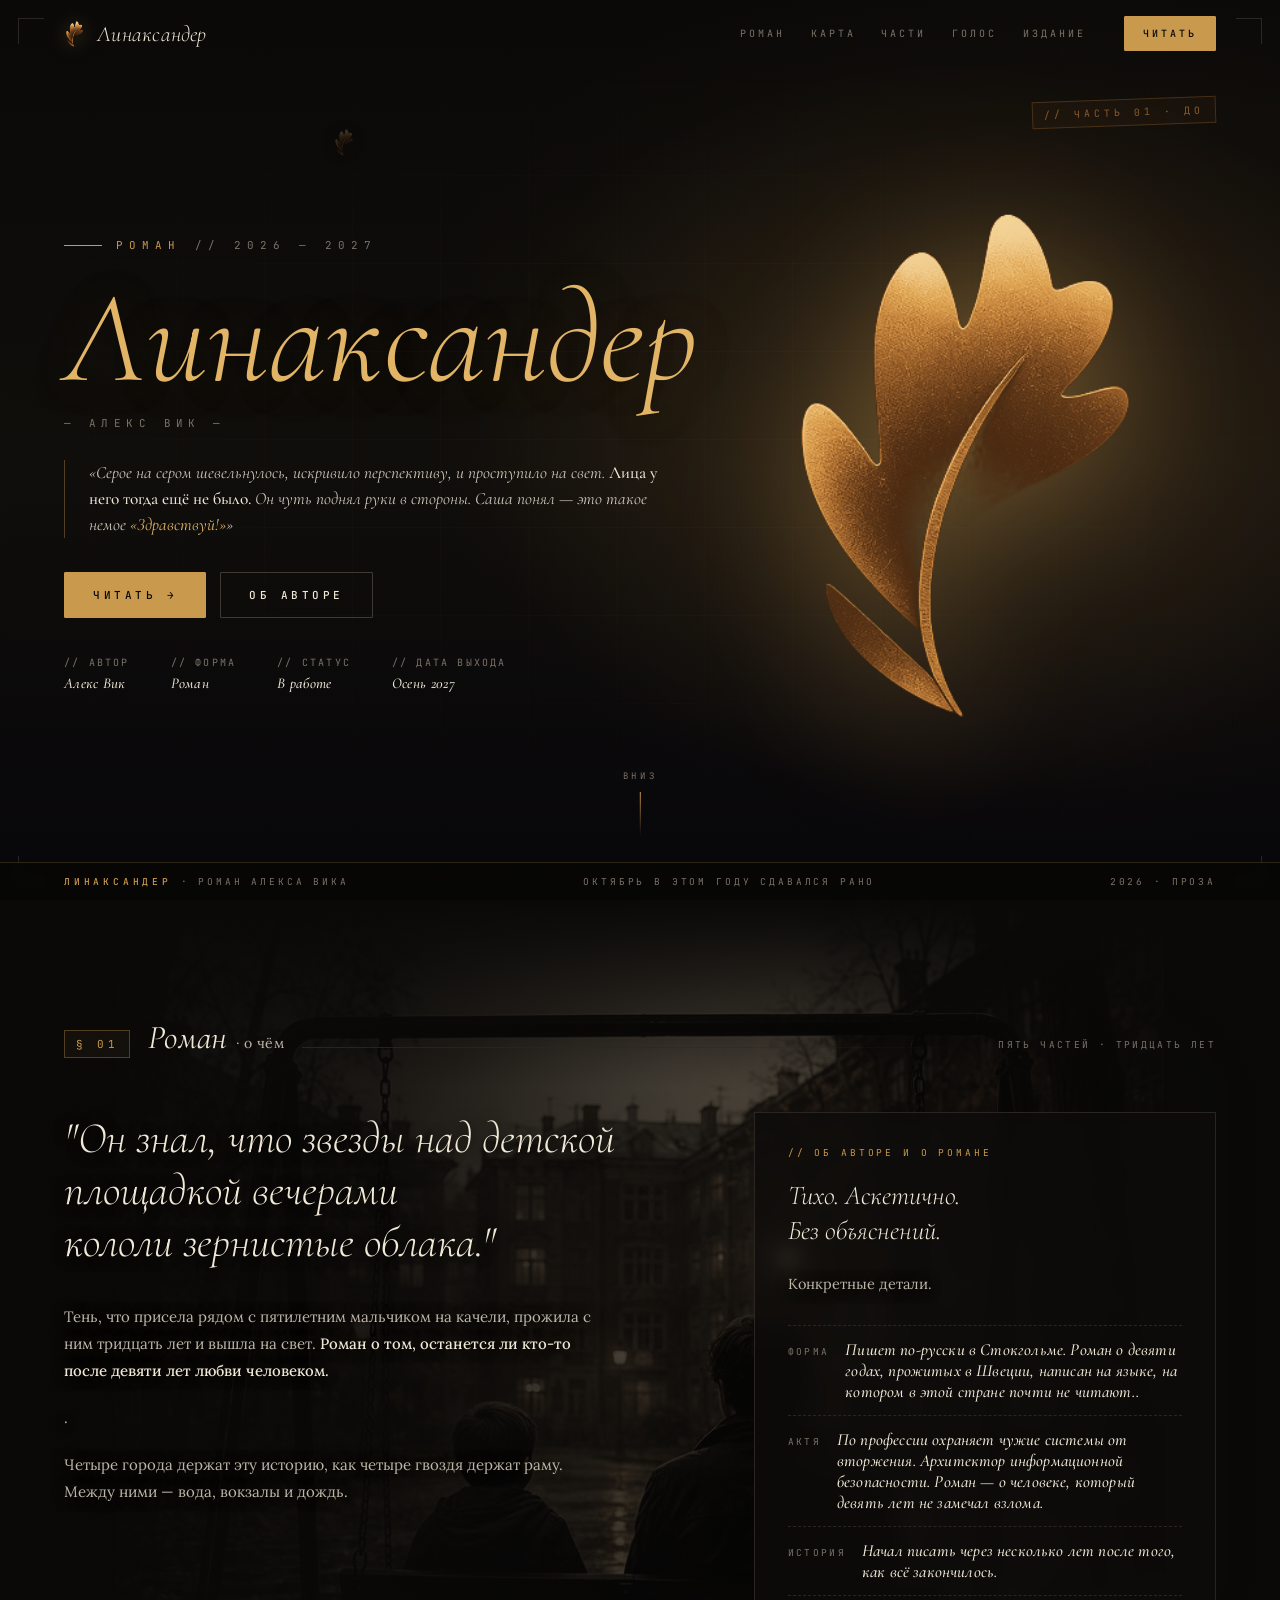
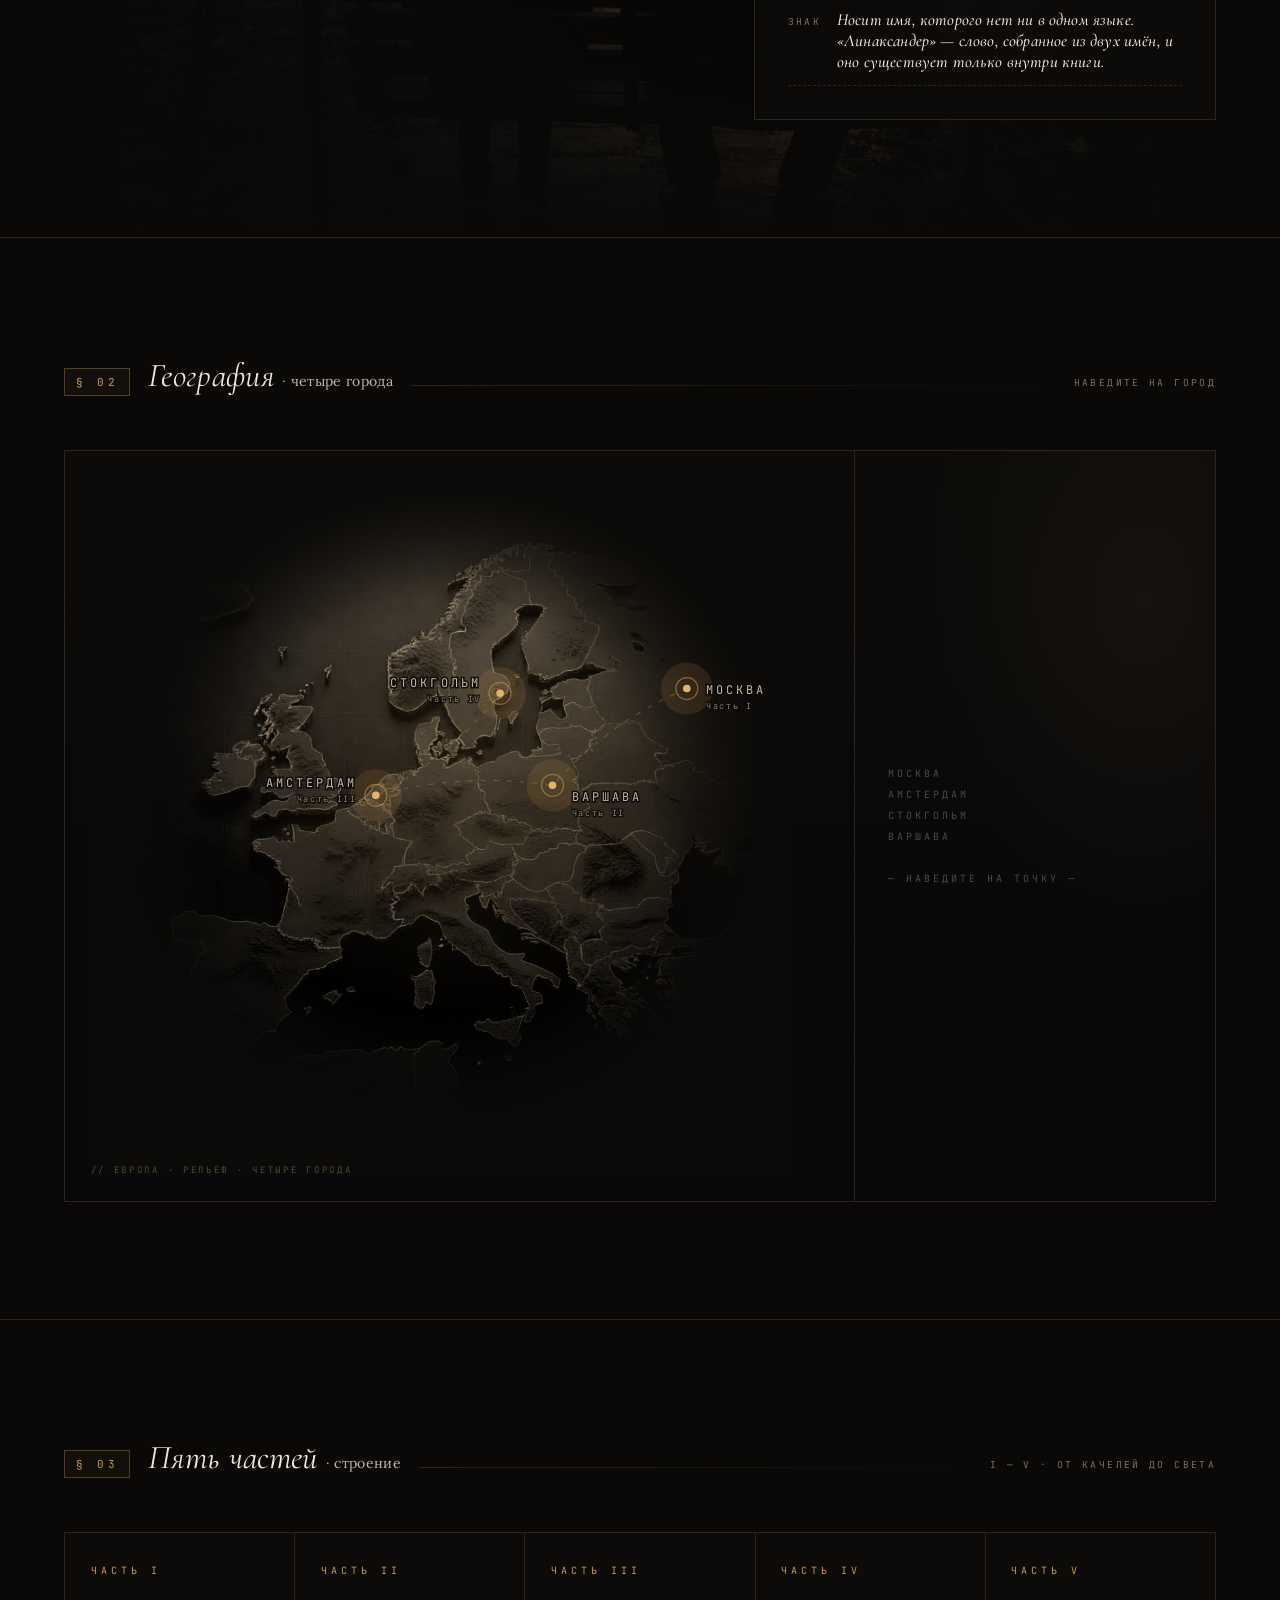
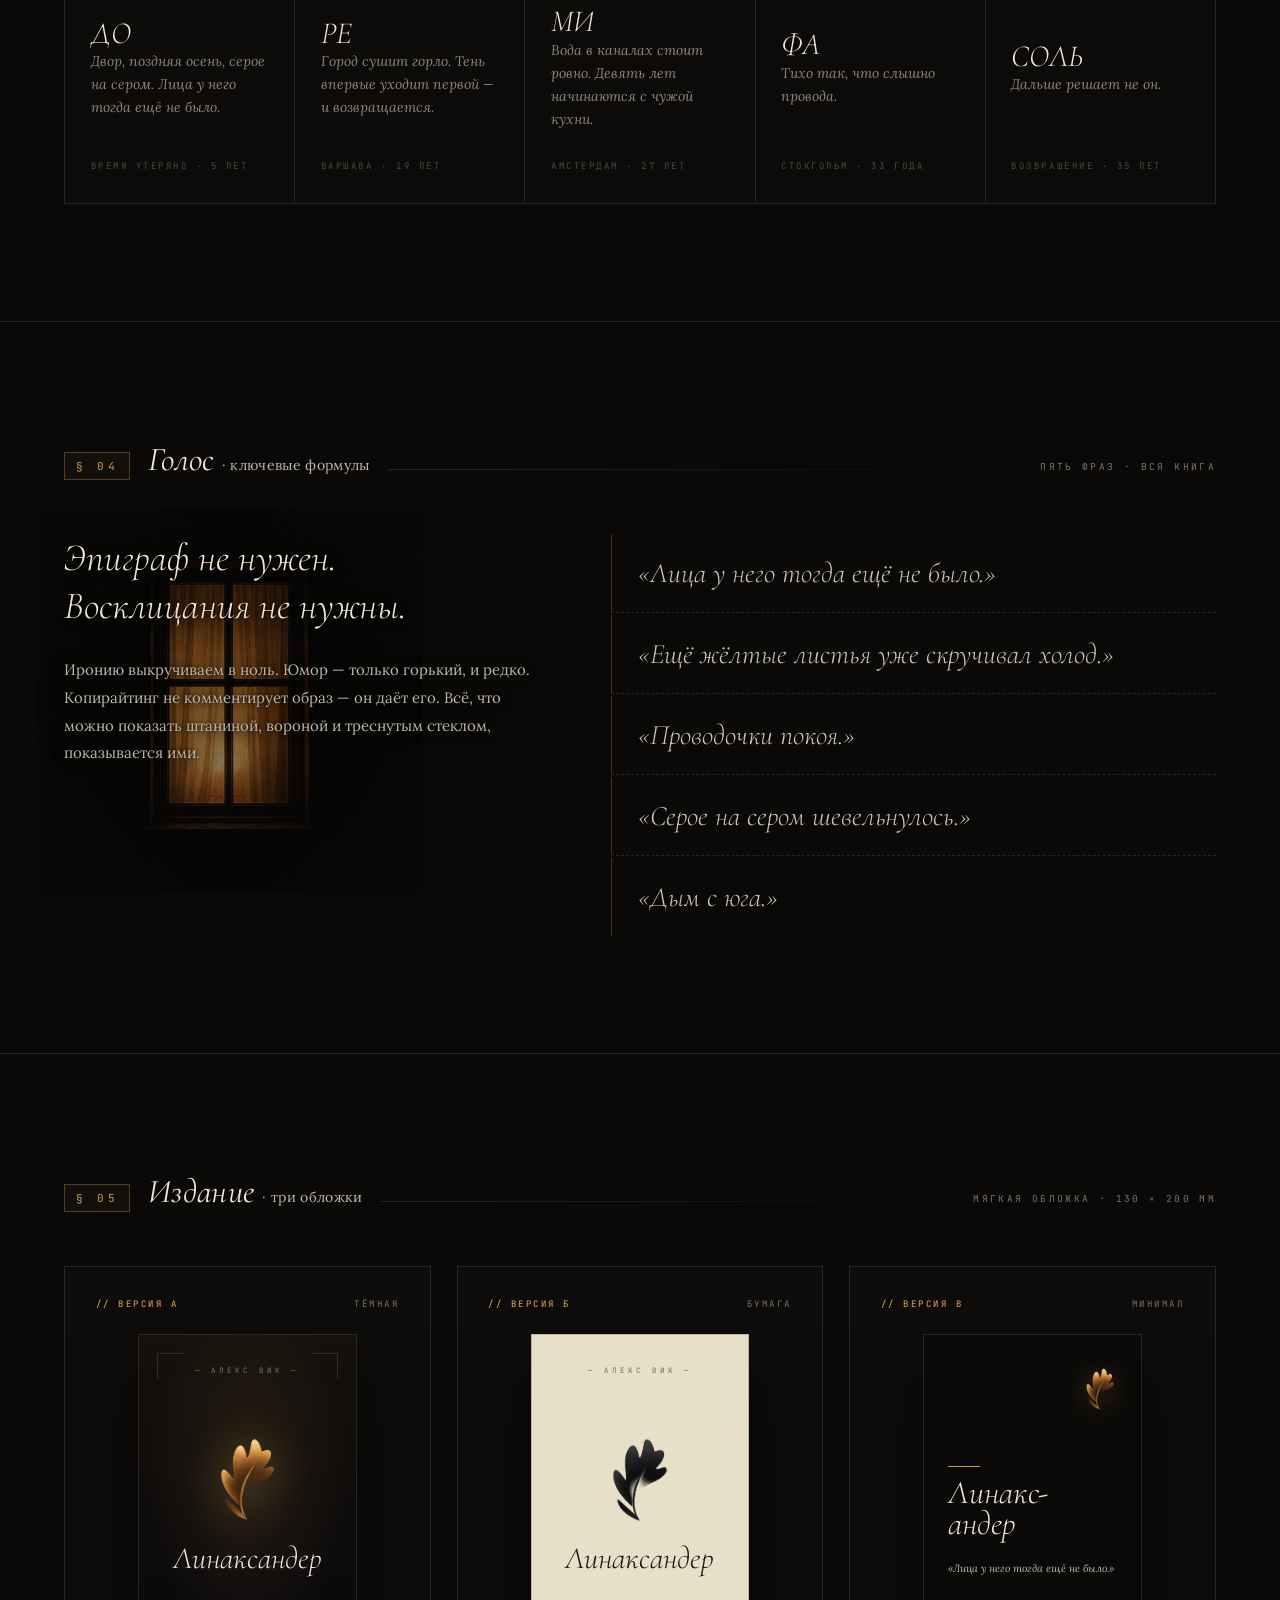
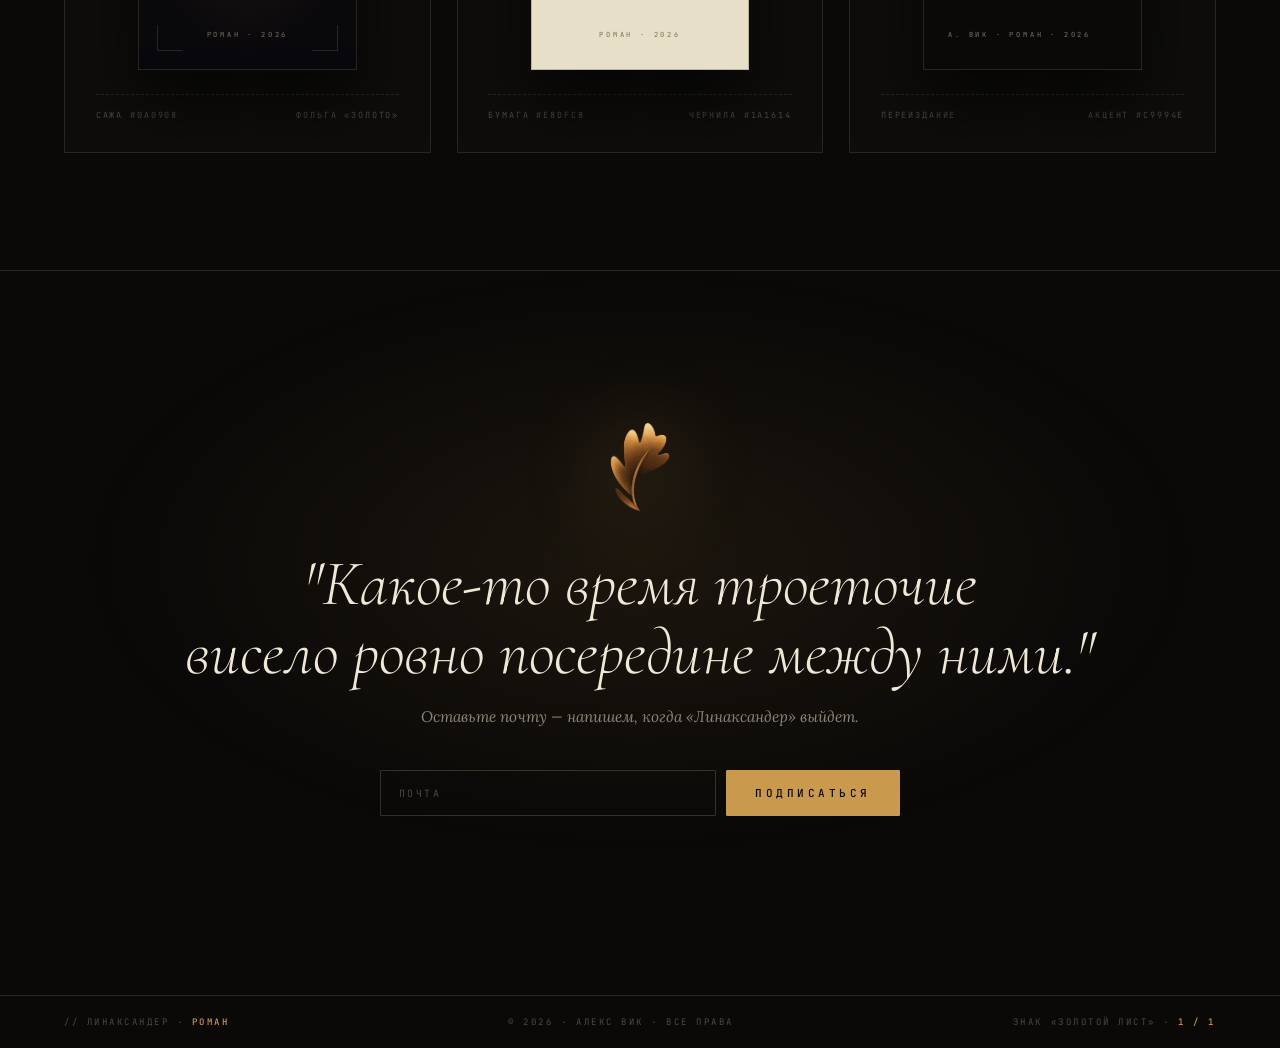
==== index.html @ ecb8b2ad "Add files via upload" ====
<!DOCTYPE html>
<html lang="ru">
<head>
<meta charset="UTF-8">
<meta name="viewport" content="width=device-width, initial-scale=1">
<title>Линаксандер · Роман Алекса Вика</title>
<meta name="description" content="Линаксандер — роман Алекса Вика. Тень, что присела рядом с пятилетним мальчиком на качели, прожила с ним тридцать лет и вышла на свет.">
<link rel="preconnect" href="https://fonts.googleapis.com">
<link rel="preconnect" href="https://fonts.gstatic.com" crossorigin>
<link href="https://fonts.googleapis.com/css2?family=Cormorant+Garamond:ital,wght@0,300;0,400;0,500;0,600;1,300;1,400;1,500;1,600&amp;family=JetBrains+Mono:wght@300;400;500&amp;family=Lora:ital,wght@0,400;0,500;0,600;1,400;1,500&amp;display=swap" rel="stylesheet">
<link rel="stylesheet" href="styles.css">
<script defer src="app.js"></script>
</head>
<body>
<canvas id="rain" aria-hidden="true"></canvas>
<div class="grain" aria-hidden="true"></div>
<div class="vignette" aria-hidden="true"></div>

<!-- ══════════════ ШАПКА ══════════════ -->
<div class="nav lx-nav" id="nav">
  <a class="nav-mark" href="#top">
    <i class="mk" aria-hidden="true"></i>
    <span>Линаксандер</span>
  </a>
  <nav class="nav-links">
    <a href="#roman">Роман</a>
    <a href="#karta">Карта</a>
    <a href="#akty">Части</a>
    <a href="#golos">Голос</a>
    <a href="#izdanie">Издание</a>
  </nav>
  <a class="nav-cta" href="#finale">Читать</a>
</div>

<div class="lx-main" id="top">

<!-- ══════════════ ГЕРОЙ ══════════════ -->
<section class="hero">
  <div class="hero-rules" aria-hidden="true"></div>
  <span class="ct tl"></span><span class="ct tr"></span><span class="ct bl"></span><span class="ct br"></span>

  <div class="drift" aria-hidden="true">
    <i class="mk"></i><i class="mk"></i>
    <i class="mk"></i><i class="mk"></i>
  </div>

  <div class="stamp-corner">// ЧАСТЬ 01 · ДО</div>

  <div class="hero-left">
    <div class="pre">Роман<i>// 2026 — 2027</i></div>
    <h1>Линаксандер</h1>
    <span class="stamp">— Алекс Вик —</span>
    <blockquote class="hero-quote">
      «Серое на сером шевельнулось, искривило перспективу, и проступило на свет.
      <b>Лица у него тогда ещё не было.</b> Он чуть поднял руки в стороны.
      Саша понял — это такое немое <em>«Здравствуй!»</em>»
    </blockquote>
    <div class="cta-row">
      <a class="btn btn-gold" href="#finale">Читать →</a>
      <a class="btn btn-ghost" href="#roman">Об авторе</a>
    </div>
    <div class="hero-meta">
      <div>// Автор<b>Алекс Вик</b></div>
      <div>// Форма<b>Роман</b></div>
      <div>// Статус<b>В работе</b></div>
      <div>// Дата выхода<b>Осень 2027</b></div>
    </div>
  </div>

  <div class="hero-right">
    <i class="mk hero-leaf" role="img" aria-label="Линаксандер — знак «золотой лист»"></i>
  </div>

  <a class="scroll-cue" href="#roman">Вниз</a>

  <div class="tape">
    <span><b>Линаксандер</b> · роман Алекса Вика</span>
    <span>Октябрь в этом году сдавался рано</span>
    <span>2026 · проза</span>
  </div>
</section>

<!-- ══════════════ §01 РОМАН ══════════════ -->
<section class="section" id="roman">
  <div class="sec-h reveal">
    <div class="sec-num">§ 01</div>
    <div class="sec-ttl">Роман<b>· о чём</b></div>
    <div class="sec-rule"></div>
    <div class="sec-meta">пять частей · тридцать лет</div>
  </div>

  <div class="about">
    <div class="reveal">
      <p class="lead">"Он знал, что звезды над детской площадкой вечерами<br>кололи зернистые облака."</p>
      <p>Тень, что присела рядом с пятилетним мальчиком на качели, прожила с ним тридцать лет и вышла на свет. <strong>Роман о том, останется ли кто-то после девяти лет любви человеком.</strong></p>
      <p>.</p>
      <p>Четыре города держат эту историю, как четыре гвоздя держат раму. Между ними — вода, вокзалы и дождь.</p>
    </div>

    <aside class="about-card reveal" data-d="2">
      <div class="tk">// Об авторе и о романе</div>
      <div class="tone">Тихо. Аскетично.<br>Без объяснений.</div>
      <p>Конкретные детали.</p>
      <ul class="facts">
        <li>Форма <b>Пишет по-русски в Стокгольме. Роман о девяти годах, прожитых в Швеции, написан на языке, на котором в этой стране почти не читают..</b></li>
        <li>Актя <b>По профессии охраняет чужие системы от вторжения. Архитектор информационной безопасности. Роман — о человеке, который девять лет не замечал взлома.</b></li>
        <li>История <b>Начал писать через несколько лет после того, как всё закончилось.</b></li>
        <li>Знак <b>Носит имя, которого нет ни в одном языке. «Линаксандер» — слово, собранное из двух имён, и оно существует только внутри книги.</b></li>
      </ul>
    </aside>
  </div>
</section>

<!-- ══════════════ §02 КАРТА ══════════════ -->
<section class="section" id="karta">
  <div class="sec-h reveal">
    <div class="sec-num">§ 02</div>
    <div class="sec-ttl">География<b>· четыре города</b></div>
    <div class="sec-rule"></div>
    <div class="sec-meta">наведите на город</div>
  </div>

  <div class="map-wrap reveal">
    <div class="map-stage" id="mapStage">
      <div class="map-canvas" id="mapCanvas">
        <div class="map-img" role="img" aria-label="Рельефная карта Европы"></div>
        <div class="map-fade"></div>
        <div class="map-glow"></div>
        <svg id="map" aria-label="Города романа на карте"></svg>
      </div>
      <div class="map-hint">// Европа · рельеф · четыре города</div>
    </div>

    <aside class="map-panel" id="mapPanel">
      <div class="mp-bg" id="mpBg"></div>
      <div class="mp-veil"></div>
      <div class="mp-idle">
        Москва<br>Амстердам<br>Стокгольм<br>Варшава<br><br>
        — наведите на точку —
      </div>
      <div class="mp-body">
        <div class="mp-act" id="mpAct"></div>
        <div class="mp-city" id="mpCity"></div>
        <div class="mp-geo" id="mpGeo"></div>
        <blockquote class="mp-quote" id="mpQuote"></blockquote>
        <div class="mp-note" id="mpNote"></div>
      </div>
    </aside>
  </div>
</section>

<!-- ══════════════ §03 АКТЫ ══════════════ -->
<section class="section" id="akty">
  <div class="sec-h reveal">
    <div class="sec-num">§ 03</div>
    <div class="sec-ttl">Пять частей<b>· строение</b></div>
    <div class="sec-rule"></div>
    <div class="sec-meta">I — V · от качелей до света</div>
  </div>

  <div class="acts reveal">
    <article class="act">
      <div class="n">Часть I</div>
      <div>
        <div class="t">ДО</div>
        <div class="d">Двор, поздняя осень, серое на сером. Лица у него тогда ещё не было.</div>
      </div>
      <div class="s">Время утеряно · 5 лет</div>
    </article>
    <article class="act">
      <div class="n">Часть II</div>
      <div>
        <div class="t">РЕ</div>
        <div class="d">Город сушит горло. Тень впервые уходит первой — и возвращается.</div>
      </div>
      <div class="s">Варшава · 19 лет</div>
    </article>
    <article class="act">
      <div class="n">Часть III</div>
      <div>
        <div class="t">МИ</div>
        <div class="d">Вода в каналах стоит ровно. Девять лет начинаются с чужой кухни.</div>
      </div>
      <div class="s">Амстердам · 27 лет</div>
    </article>
    <article class="act">
      <div class="n">Часть IV</div>
      <div>
        <div class="t">ФА</div>
        <div class="d">Тихо так, что слышно провода.</div>
      </div>
      <div class="s">Стокгольм · 33 года</div>
    </article>
    <article class="act">
      <div class="n">Часть V</div>
      <div>
        <div class="t">СОЛЬ</div>
        <div class="d">Дальше решает не он.</div>
      </div>
      <div class="s">Возвращение · 35 лет</div>
    </article>
  </div>
</section>

<!-- ══════════════ §04 ГОЛОС ══════════════ -->
<section class="section" id="golos">
  <div class="sec-h reveal">
    <div class="sec-num">§ 04</div>
    <div class="sec-ttl">Голос<b>· ключевые формулы</b></div>
    <div class="sec-rule"></div>
    <div class="sec-meta">пять фраз · вся книга</div>
  </div>

  <div class="voice">
    <div class="reveal">
      <p class="voice-lead">Эпиграф не нужен.<br>Восклицания не нужны.</p>
      <p>Иронию выкручиваем в ноль. Юмор — только горький, и редко. Копирайтинг не комментирует образ — он даёт его. Всё, что можно показать штаниной, вороной и треснутым стеклом, показывается ими.</p>
    </div>
    <ul class="formulas reveal" data-d="2">
      <li>«Лица у него тогда ещё не было.»</li>
      <li>«Ещё жёлтые листья уже скручивал холод.»</li>
      <li>«Проводочки покоя.»</li>
      <li>«Серое на сером шевельнулось.»</li>
      <li>«Дым с юга.»</li>
    </ul>
  </div>
</section>

<!-- ══════════════ §05 ИЗДАНИЕ ══════════════ -->
<section class="section" id="izdanie">
  <div class="sec-h reveal">
    <div class="sec-num">§ 05</div>
    <div class="sec-ttl">Издание<b>· три обложки</b></div>
    <div class="sec-rule"></div>
    <div class="sec-meta">мягкая обложка · 130 × 200 мм</div>
  </div>

  <div class="editions">
    <div class="ed reveal">
      <div class="tk"><b>// версия А</b><span>тёмная</span></div>
      <div class="cover-slot">
        <div class="cover dark">
          <span class="ct tl"></span><span class="ct tr"></span><span class="ct bl"></span><span class="ct br"></span>
          <div class="top">— Алекс Вик —</div>
          <div class="mid">
            <i class="mk" aria-hidden="true"></i>
            <div class="name">Линаксандер</div>
          </div>
          <div class="bot">Роман · 2026</div>
        </div>
      </div>
      <div class="spec"><span>Сажа #0A0908</span><span>Фольга «золото»</span></div>
    </div>

    <div class="ed reveal" data-d="2">
      <div class="tk"><b>// версия Б</b><span>бумага</span></div>
      <div class="cover-slot">
        <div class="cover paper">
          <div class="top">— Алекс Вик —</div>
          <div class="mid">
            <i class="mk" aria-hidden="true"></i>
            <div class="name">Линаксандер</div>
          </div>
          <div class="bot">Роман · 2026</div>
        </div>
      </div>
      <div class="spec"><span>Бумага #E8DFC8</span><span>Чернила #1A1614</span></div>
    </div>

    <div class="ed reveal" data-d="3">
      <div class="tk"><b>// версия В</b><span>минимал</span></div>
      <div class="cover-slot">
        <div class="cover min">
          <div class="corner"><i class="mk" aria-hidden="true"></i></div>
          <div class="mid">
            <div class="hair"></div>
            <div class="name">Линакс-<br>андер</div>
            <div class="ln">«Лица у него тогда ещё не было.»</div>
          </div>
          <div class="bot" style="text-align:left">А. Вик · роман · 2026</div>
        </div>
      </div>
      <div class="spec"><span>Переиздание</span><span>Акцент #C9994E</span></div>
    </div>
  </div>
</section>

<!-- ══════════════ ФИНАЛ ══════════════ -->
<section class="finale" id="finale">
  <i class="mk mark" aria-hidden="true"></i>
  <h2>"Какое-то время троеточие<br>висело ровно посередине между ними."</h2>
  <p class="sub">Оставьте почту — напишем, когда «Линаксандер» выйдет.</p>
  <form class="subscribe" id="subForm" novalidate>
    <input type="email" id="subMail" placeholder="почта" aria-label="Электронная почта" required>
    <button class="btn btn-gold" type="submit">Подписаться</button>
  </form>
  <div class="sub-done" id="subDone">// записали. остаемся на связи.</div>
</section>

</div>

<div class="foot lx-foot">
  <span>// Линаксандер · <b>роман</b></span>
  <span>© 2026 · Алекс Вик · все права</span>
  <span>Знак «золотой лист» · <b>1 / 1</b></span>
</div>
</body>
</html>
---- styles.css ----
/* ══════════════════════════════════════════════════════════════
   Squarespace: прячем меню, объявление и футер темы и снимаем
   ограничение ширины — страница должна остаться пустым холстом.
   На других сайтах этот блок просто ни на что не влияет.
   ══════════════════════════════════════════════════════════════ */
#header, .header, .Header, .Mobile-bar, .sqs-announcement-bar-dropzone,
#footer-sections, .Footer, #preFooter, .sqs-cookie-banner-v2,
.header-announcement-bar-wrapper, .page-title { display:none !important; }

#sections, .page-section, .content-wrapper, #canvas, #content, .sqs-layout,
.sqs-block, .sqs-block-content, .fluid-engine, [data-section-id],
#siteWrapper, .site-wrapper, #pageWrapper, #page, .Main, .Content {
  max-width:none !important; width:100% !important;
  margin:0 !important; padding:0 !important;
  background:transparent !important; border:0 !important;
}
.page-section, [data-section-id]{ min-height:0 !important; }
body{ overflow-x:hidden !important; }

/* ============================================================
   ЛИНАКСАНДЕР · ЛЕНДИНГ
   Палитра и типографика — по бренд-буку в. 3.0 (§04, §05)
   ============================================================ */
:root{
  --soot:#0a0908;        /* сажа · фон */
  --ink:#1a1614;         /* чернила */
  --bark:#3a2a1c;        /* кора */
  --acorn:#8a5a2a;       /* жёлудь · бронза */
  --leaf:#c9994e;        /* лист · золото · акцент */
  --leaf-2:#e2b466;      /* свет · блик */
  --paper:#e8dfc8;       /* бумага */
  --paper-hi:#f0e8d6;
  --fog:#7a7268;         /* туман · служебное */
  --body:#bdb6a8;
  --line:#2a2520;

  --serif:'Cormorant Garamond', Georgia, serif;
  --prose:'Lora', Georgia, serif;
  --mono:'JetBrains Mono', ui-monospace, monospace;

  --gutter:clamp(20px, 5vw, 76px);
  --rule:1px solid var(--line);

  /* знак «золотой лист» — встроен один раз, отсюда его берут все места */
  --mark:url("assets/leaf.png");
  /* фотографии городов — фон панели с цитатой */
  --photo-msk:url("assets/moscow.jpg");
  --photo-ams:url("assets/amsterdam.jpg");
  --photo-sth:url("assets/stockholm.jpg");
  --photo-wrs:url("assets/warsaw.jpg");
  --photo-yard:url("assets/yard-swing.jpg");
  --photo-window:url("assets/window.jpg");
  /* рельефная карта Европы — подложка §02 */
  --europe:url("assets/europe-map.jpg");
}
/* знак. Пропорции исходника 323 × 457, задаём только высоту */
.mk{
  display:block;flex-shrink:0;aspect-ratio:323/457;
  background:var(--mark) center/contain no-repeat;
}

*{margin:0;padding:0;box-sizing:border-box}
html{scroll-behavior:smooth;scroll-padding-top:84px}
body{
  background:var(--soot);
  color:var(--body);
  font-family:var(--prose);
  font-weight:400;
  -webkit-font-smoothing:antialiased;
  overflow-x:hidden;
}
::selection{background:rgba(201,153,78,.28);color:var(--paper-hi)}
img{display:block;max-width:100%}
button{font:inherit;cursor:pointer}

/* ---------- служебные слои ---------- */
#rain{position:fixed;inset:0;width:100%;height:100%;pointer-events:none;z-index:2}
.grain{
  position:fixed;inset:0;z-index:3;pointer-events:none;opacity:.5;mix-blend-mode:overlay;
  background-image:url("data:image/svg+xml;utf8,<svg xmlns='http://www.w3.org/2000/svg' width='220' height='220'><filter id='n'><feTurbulence type='fractalNoise' baseFrequency='0.95' numOctaves='2'/><feColorMatrix values='0 0 0 0 0.4  0 0 0 0 0.36  0 0 0 0 0.3  0 0 0 0.1 0'/></filter><rect width='100%' height='100%' filter='url(%23n)'/></svg>");
}
.vignette{
  position:fixed;inset:0;z-index:4;pointer-events:none;
  background:radial-gradient(ellipse 120% 90% at 50% 45%, transparent 45%, rgba(4,3,3,.72) 100%);
}
.lx-main,.lx-nav,.lx-foot{position:relative;z-index:5}

/* ---------- шапка ---------- */
.nav{
  position:fixed;top:0;left:0;right:0;z-index:60;
  display:flex;align-items:center;gap:clamp(16px,3vw,44px);
  padding:16px var(--gutter);
  border-bottom:1px solid transparent;
  transition:background .5s ease, border-color .5s ease, padding .5s ease, backdrop-filter .5s ease;
}
.nav.stuck{
  background:rgba(8,7,6,.82);backdrop-filter:blur(14px);
  border-bottom-color:var(--line);padding-top:11px;padding-bottom:11px;
}
.nav-mark{display:flex;align-items:center;gap:12px;text-decoration:none;flex-shrink:0}
.nav-mark .mk{height:30px;filter:drop-shadow(0 2px 10px rgba(201,153,78,.35))}
.nav-mark span{
  font-family:var(--serif);font-style:italic;font-weight:300;font-size:22px;
  color:var(--paper-hi);letter-spacing:.01em;white-space:nowrap;
}
.nav-links{display:flex;gap:clamp(14px,2vw,30px);margin-left:auto;align-items:center}
.nav-links a{
  font-family:var(--mono);font-size:10px;letter-spacing:.3em;text-transform:uppercase;
  color:var(--fog);text-decoration:none;padding:6px 0;position:relative;transition:color .35s ease;
}
.nav-links a::after{
  content:"";position:absolute;left:0;right:100%;bottom:0;height:1px;background:var(--leaf);
  transition:right .45s cubic-bezier(.22,1,.36,1);
}
.nav-links a:hover,.nav-links a.active{color:var(--paper-hi)}
.nav-links a:hover::after,.nav-links a.active::after{right:0}
.nav-cta{
  font-family:var(--mono);font-size:10px;letter-spacing:.3em;text-transform:uppercase;
  color:var(--soot);background:var(--leaf);border:1px solid var(--leaf);
  padding:10px 18px;border-radius:1px;text-decoration:none;font-weight:500;
  transition:background .3s ease, box-shadow .3s ease, transform .3s ease;
}
.nav-cta:hover{background:var(--leaf-2);box-shadow:0 0 26px rgba(201,153,78,.35);transform:translateY(-1px)}

/* ---------- герой ---------- */
.hero{
  min-height:100svh;position:relative;overflow:hidden;
  display:grid;grid-template-columns:1.05fr .95fr;align-items:center;
  gap:40px;padding:clamp(120px,14vh,180px) var(--gutter) 96px;
  background:
    radial-gradient(ellipse 720px 560px at 74% 48%, rgba(201,153,78,.15), transparent 66%),
    radial-gradient(ellipse 900px 640px at 82% 44%, rgba(138,90,42,.11), transparent 72%),
    linear-gradient(180deg,#0a0908 0%,#100e0b 52%,#07060a 100%);
}
.hero-rules{
  position:absolute;inset:0;pointer-events:none;
  background-image:
    linear-gradient(0deg,rgba(201,153,78,.028) 1px,transparent 1px),
    linear-gradient(90deg,rgba(201,153,78,.022) 1px,transparent 1px);
  background-size:88px 88px;
  -webkit-mask-image:radial-gradient(ellipse 76% 62% at 50% 48%, #000 28%, transparent 86%);
  mask-image:radial-gradient(ellipse 76% 62% at 50% 48%, #000 28%, transparent 86%);
}
.ct{position:absolute;width:26px;height:26px;border-color:rgba(232,223,200,.14);border-style:solid;border-width:0;z-index:6}
.ct.tl{top:18px;left:18px;border-top-width:1px;border-left-width:1px}
.ct.tr{top:18px;right:18px;border-top-width:1px;border-right-width:1px}
.ct.bl{bottom:18px;left:18px;border-bottom-width:1px;border-left-width:1px}
.ct.br{bottom:18px;right:18px;border-bottom-width:1px;border-right-width:1px}

.hero-left{position:relative;z-index:8;max-width:760px}
.pre{
  font-family:var(--mono);font-size:clamp(10px,.85vw,12px);letter-spacing:.55em;
  color:var(--leaf);text-transform:uppercase;margin-bottom:28px;
  display:flex;align-items:center;gap:14px;
}
.pre::before{content:"";display:inline-block;width:clamp(28px,3vw,46px);height:1px;background:var(--leaf)}
.pre i{font-style:normal;color:var(--fog)}
.hero h1{
  font-family:var(--serif);font-style:italic;font-weight:300;
  font-size:clamp(58px,10.2vw,168px);line-height:.9;letter-spacing:.004em;
  color:var(--leaf-2);margin-bottom:6px;
  text-shadow:0 2px 60px rgba(201,153,78,.18), 0 1px 30px rgba(0,0,0,.5);
}
.hero .stamp{
  display:block;font-family:var(--mono);font-size:clamp(10px,.85vw,14px);
  letter-spacing:.5em;color:var(--fog);text-transform:uppercase;margin:18px 0 30px;
}
.hero-quote{
  font-family:var(--serif);font-style:italic;font-weight:400;
  font-size:clamp(16px,1.35vw,23px);line-height:1.5;color:#cdc6b8;
  max-width:600px;padding-left:24px;border-left:1px solid rgba(201,153,78,.36);margin-bottom:34px;
}
.hero-quote b{color:var(--paper-hi);font-weight:500;font-style:normal}
.hero-quote em{color:var(--leaf-2)}
.cta-row{display:flex;gap:14px;align-items:center;flex-wrap:wrap}
.btn{
  padding:15px 28px;font-family:var(--mono);font-size:11px;letter-spacing:.32em;
  text-transform:uppercase;border-radius:1px;font-weight:500;text-decoration:none;
  display:inline-block;transition:transform .3s ease, box-shadow .3s ease, background .3s ease, border-color .3s ease, color .3s ease;
}
.btn-gold{background:var(--leaf);color:var(--soot);border:1px solid var(--leaf)}
.btn-gold:hover{background:var(--leaf-2);border-color:var(--leaf-2);transform:translateY(-2px);box-shadow:0 0 34px rgba(201,153,78,.38)}
.btn-ghost{background:transparent;color:var(--paper-hi);border:1px solid rgba(232,223,200,.22)}
.btn-ghost:hover{border-color:var(--paper);transform:translateY(-2px)}
.hero-meta{
  margin-top:38px;display:flex;gap:clamp(20px,3.2vw,42px);flex-wrap:wrap;
  font-family:var(--mono);font-size:10px;letter-spacing:.22em;color:var(--fog);text-transform:uppercase;
}
.hero-meta b{
  color:var(--paper-hi);font-weight:500;display:block;margin-top:5px;font-size:15px;
  letter-spacing:.02em;font-family:var(--serif);font-style:italic;text-transform:none;
}
.hero-right{position:relative;z-index:6;display:flex;align-items:center;justify-content:center;height:100%}
.hero-leaf{
  height:min(66vh,620px);
  filter:drop-shadow(0 18px 70px rgba(201,153,78,.42));
  animation:sway 13s ease-in-out infinite;
}
@keyframes sway{
  0%,100%{transform:translateY(0) rotate(0deg)}
  50%{transform:translateY(-16px) rotate(1.6deg)}
}
.stamp-corner{
  position:absolute;top:clamp(84px,11vh,120px);right:var(--gutter);z-index:9;
  font-family:var(--mono);font-size:10px;letter-spacing:.4em;color:var(--acorn);
  border:1px solid rgba(138,90,42,.4);padding:6px 11px;background:rgba(138,90,42,.07);
  text-transform:uppercase;transform:rotate(-2deg);
}
.tape{
  position:absolute;bottom:0;left:0;right:0;z-index:9;
  background:rgba(8,7,5,.72);border-top:1px solid rgba(201,153,78,.2);backdrop-filter:blur(5px);
  padding:12px var(--gutter);display:flex;justify-content:space-between;gap:20px;flex-wrap:wrap;
  font-family:var(--mono);font-size:9.5px;letter-spacing:.3em;color:var(--fog);text-transform:uppercase;
}
.tape b{color:var(--leaf);font-weight:500;letter-spacing:.4em}
.scroll-cue{
  position:absolute;bottom:64px;left:50%;transform:translateX(-50%);z-index:9;
  font-family:var(--mono);font-size:9px;letter-spacing:.4em;color:var(--fog);
  text-transform:uppercase;display:flex;flex-direction:column;align-items:center;gap:10px;
  text-decoration:none;transition:color .3s ease;
}
.scroll-cue:hover{color:var(--leaf)}
.scroll-cue::after{content:"";width:1px;height:44px;background:linear-gradient(180deg,var(--leaf),transparent);animation:drip 2.6s ease-in-out infinite}
@keyframes drip{0%{opacity:0;transform:scaleY(.2)}40%{opacity:1}100%{opacity:0;transform:scaleY(1)}}

/* дрейфующие листья */
.drift{position:absolute;inset:0;z-index:5;pointer-events:none;overflow:hidden}
.drift .mk{position:absolute;opacity:.22;filter:drop-shadow(0 2px 10px rgba(0,0,0,.5))}
.drift .mk:nth-child(1){top:14%;left:26%;height:32px;animation:fall1 26s linear infinite}
.drift .mk:nth-child(2){top:-8%;left:52%;height:24px;animation:fall2 34s linear infinite}
.drift .mk:nth-child(3){top:-12%;left:78%;height:28px;animation:fall1 41s linear infinite 6s}
.drift .mk:nth-child(4){top:-6%;left:8%;height:20px;animation:fall2 30s linear infinite 12s}
@keyframes fall1{0%{transform:translate(0,-14vh) rotate(12deg)}100%{transform:translate(-90px,116vh) rotate(340deg)}}
@keyframes fall2{0%{transform:translate(0,-14vh) rotate(-24deg)}100%{transform:translate(120px,116vh) rotate(300deg)}}

/* ---------- каркас секций ---------- */
.section{padding:clamp(90px,13vh,150px) var(--gutter);position:relative}
.section + .section{border-top:var(--rule)}
.sec-h{display:flex;align-items:baseline;gap:18px;margin-bottom:clamp(40px,6vh,68px);flex-wrap:wrap}
.sec-num{
  font-family:var(--mono);font-size:11px;color:var(--leaf);letter-spacing:.32em;
  border:1px solid rgba(201,153,78,.34);padding:6px 11px;background:rgba(201,153,78,.05);flex-shrink:0;
}
.sec-ttl{font-family:var(--serif);font-style:italic;font-weight:400;font-size:clamp(24px,2.6vw,34px);color:var(--paper-hi);letter-spacing:.01em}
.sec-ttl b{font-style:normal;font-family:var(--prose);font-weight:400;color:var(--body);font-size:clamp(13px,1.1vw,16px);margin-left:8px}
.sec-rule{flex:1;height:1px;background:linear-gradient(90deg,var(--line),transparent);min-width:40px}
.sec-meta{font-family:var(--mono);font-size:9.5px;color:var(--fog);letter-spacing:.25em;text-transform:uppercase}

/* ---------- §01 роман ---------- */
/* двор с качелями — фон под текстом; слои уводим за содержимое
   отрицательным z-index внутри собственного контекста наложения */
#roman{position:relative;isolation:isolate;overflow:hidden}
#roman::before{
  content:"";position:absolute;inset:0;z-index:-2;
  background:var(--photo-yard) 50% 50%/auto 112% no-repeat;
  filter:brightness(.66) contrast(1.08) saturate(.5) sepia(.28);
}
#roman::after{
  content:"";position:absolute;inset:0;z-index:-1;
  background:
    linear-gradient(90deg, rgba(10,9,8,.95) 0%, rgba(10,9,8,.86) 30%, rgba(10,9,8,.5) 62%, rgba(10,9,8,.72) 84%, rgba(10,9,8,.95) 100%),
    linear-gradient(180deg, #0a0908 0%, rgba(10,9,8,0) 20%, rgba(10,9,8,0) 72%, #0a0908 100%);
}
#roman .sec-h,#roman .about{position:relative}
.about .lead,.about > .reveal p{text-shadow:0 1px 14px rgba(6,5,4,.92)}
.about{display:grid;grid-template-columns:1.15fr .85fr;gap:clamp(32px,5vw,80px);align-items:start}
.about .lead{
  font-family:var(--serif);font-style:italic;font-weight:300;
  font-size:clamp(28px,3.4vw,50px);line-height:1.2;color:var(--paper-hi);margin-bottom:34px;
}
.about p{font-size:clamp(15px,1.15vw,17px);line-height:1.8;margin-bottom:20px;max-width:60ch}
.about p strong{color:var(--paper-hi);font-weight:500}
.about-card{
  border:var(--rule);background:rgba(14,13,11,.74);backdrop-filter:blur(8px);
  padding:clamp(24px,2.6vw,36px);
}
.about-card .tk{font-family:var(--mono);font-size:9.5px;letter-spacing:.3em;color:var(--leaf);text-transform:uppercase;margin-bottom:20px}
.about-card .tone{font-family:var(--serif);font-style:italic;font-weight:300;font-size:clamp(22px,2.1vw,30px);line-height:1.3;color:var(--paper-hi);margin-bottom:22px}
.about-card p{font-size:14.5px;line-height:1.75;color:var(--body)}
.facts{list-style:none;margin-top:28px;border-top:1px dashed var(--line)}
.facts li{
  display:flex;justify-content:space-between;gap:16px;align-items:baseline;
  padding:13px 0;border-bottom:1px dashed var(--line);
  font-family:var(--mono);font-size:9.5px;letter-spacing:.24em;color:var(--fog);text-transform:uppercase;
}
.facts li b{font-family:var(--serif);font-style:italic;font-size:17px;color:var(--paper-hi);font-weight:500;letter-spacing:.01em;text-transform:none}

/* ---------- §02 карта ---------- */
.map-wrap{
  display:grid;grid-template-columns:1.35fr .65fr;gap:clamp(24px,3vw,52px);align-items:stretch;
  border:var(--rule);background:linear-gradient(180deg,#0c0b09,#08070a);
}
.map-stage{position:relative;padding:clamp(16px,2vw,30px);min-width:0}
/* холст карты — строго квадрат: рельеф и слой точек делят одну систему
   координат (1024 × 1024 пикселя исходной картинки), поэтому метки
   держатся своих мест при любой ширине */
.map-canvas{position:relative;aspect-ratio:1/1;width:100%}
.map-canvas svg{position:absolute;inset:0;width:100%;height:100%;overflow:visible}
.map-img{
  position:absolute;inset:0;
  background:var(--europe) center/100% 100% no-repeat;
  /* рельеф серо-зелёный — уводим его в бренд: сажа и бронза */
  filter:brightness(1.25) contrast(1.18) saturate(.55) sepia(.6) hue-rotate(-8deg);
  -webkit-mask-image:radial-gradient(ellipse closest-side at 50% 48%, #000 64%, transparent 100%);
          mask-image:radial-gradient(ellipse closest-side at 50% 48%, #000 64%, transparent 100%);
}
/* растворяем квадратные края картинки в фоне страницы */
.map-fade{
  position:absolute;inset:-1px;pointer-events:none;
  background:radial-gradient(ellipse closest-side at 50% 48%,
    transparent 58%, rgba(11,10,8,.72) 86%, #0b0a08 100%);
}
.map-glow{
  position:absolute;inset:0;pointer-events:none;mix-blend-mode:screen;
  background:radial-gradient(ellipse 58% 52% at 54% 40%, rgba(201,153,78,.14), transparent 72%);
}
.route{
  fill:none;stroke:rgba(201,153,78,.34);stroke-width:1.1;stroke-dasharray:5 8;
  vector-effect:non-scaling-stroke;animation:march 24s linear infinite;
}
@keyframes march{to{stroke-dashoffset:-260}}

.city{cursor:pointer}
.city .halo{fill:rgba(201,153,78,.14);transform-box:fill-box;transform-origin:center;animation:pulse 4.2s ease-in-out infinite}
@keyframes pulse{0%,100%{transform:scale(.55);opacity:.75}50%{transform:scale(1.5);opacity:.06}}
.city .ring{fill:none;stroke:var(--leaf);stroke-width:1.2;vector-effect:non-scaling-stroke;opacity:.55;transition:opacity .35s ease}
.city .dot{fill:var(--leaf-2);transition:fill .35s ease}
/* размеры точек и подписей задаёт скрипт — в экранных пикселях,
   иначе на узком экране карта сжимает их до нечитаемого */
.city .lbl{
  font-family:var(--mono);letter-spacing:.26em;text-transform:uppercase;
  fill:#c3b9a6;transition:fill .35s ease;
  /* подписи лежат на рельефе — тёмная обводка держит их читаемыми */
  paint-order:stroke fill;stroke:rgba(6,5,4,.85);
}
.city .sub{
  font-family:var(--mono);letter-spacing:.2em;fill:#8b8172;transition:fill .35s ease;
  paint-order:stroke fill;stroke:rgba(6,5,4,.8);
}
.city:hover .lbl,.city.on .lbl{fill:var(--paper-hi)}
.city:hover .sub,.city.on .sub{fill:var(--leaf)}
.city:hover .ring,.city.on .ring{opacity:1}
.city:hover .dot,.city.on .dot{fill:#fff3dd}
.city:focus{outline:none}
.city:focus-visible .ring{opacity:1;stroke-width:2.4}
.map-stage.hot .city:not(.on){opacity:.42;transition:opacity .35s ease}

.map-hint{
  position:absolute;left:clamp(16px,2vw,30px);bottom:clamp(14px,2vw,26px);
  font-family:var(--mono);font-size:9px;letter-spacing:.3em;color:#4e4840;text-transform:uppercase;
}

/* панель цитаты */
.map-panel{
  border-left:var(--rule);padding:clamp(26px,2.6vw,40px);
  display:flex;flex-direction:column;justify-content:center;gap:18px;min-height:340px;position:relative;
  background:radial-gradient(ellipse 90% 60% at 80% 20%, rgba(201,153,78,.06), transparent 70%);
}
/* фон панели: фотография города под текстом + затемнение, чтобы текст читался */
.mp-bg,.mp-veil{position:absolute;inset:0;pointer-events:none;opacity:0;transition:opacity .9s ease}
.mp-bg{
  /* по вертикали кадр смещён к силуэту города — на узкой панели небо уходит вверх */
  background-position:50% 62%;background-size:cover;background-repeat:no-repeat;
  filter:brightness(.92) contrast(1.12) saturate(.55) sepia(.3);
  transform:scale(1.06);transition:opacity .9s ease, transform 7s ease;
}
.mp-veil{background:linear-gradient(180deg,rgba(10,9,8,.62),rgba(10,9,8,.46) 45%,rgba(10,9,8,.84))}
/* на фотографии силуэт города попадает прямо под текст — держим его тенью */
.map-panel.has-photo .mp-body{text-shadow:0 1px 14px rgba(6,5,4,.95), 0 0 3px rgba(6,5,4,.8)}
.map-panel.has-photo .mp-bg{opacity:1;transform:none}
.map-panel.has-photo .mp-veil{opacity:1}
.mp-idle,.mp-body{position:relative;z-index:1}
.mp-idle{font-family:var(--mono);font-size:10px;letter-spacing:.3em;color:#4e4840;text-transform:uppercase;line-height:2.1}
.mp-body{display:none}
.map-panel.on .mp-idle{display:none}
.map-panel.on .mp-body{display:block;animation:rise .55s cubic-bezier(.22,1,.36,1)}
@keyframes rise{from{opacity:0;transform:translateY(14px)}to{opacity:1;transform:none}}
.mp-act{font-family:var(--mono);font-size:9.5px;letter-spacing:.4em;color:var(--leaf);text-transform:uppercase;margin-bottom:14px}
.mp-city{font-family:var(--serif);font-style:italic;font-weight:300;font-size:clamp(30px,3vw,44px);color:var(--paper-hi);line-height:1;margin-bottom:6px}
.mp-geo{font-family:var(--mono);font-size:9.5px;letter-spacing:.24em;color:var(--fog);text-transform:uppercase;margin-bottom:26px}
.mp-quote{
  font-family:var(--serif);font-style:italic;font-weight:400;font-size:clamp(17px,1.5vw,24px);
  line-height:1.5;color:#d6cfc0;padding-left:20px;border-left:1px solid rgba(201,153,78,.4);
}
.mp-note{margin-top:22px;font-family:var(--prose);font-style:italic;font-size:13.5px;line-height:1.7;color:#8d8578}

/* ---------- §03 акты ---------- */
.acts{display:grid;grid-template-columns:repeat(auto-fit,minmax(220px,1fr));gap:1px;background:var(--line);border:var(--rule)}
.act{
  background:#0c0b09;padding:clamp(26px,2.4vw,38px) clamp(20px,2vw,30px);
  min-height:270px;display:flex;flex-direction:column;justify-content:space-between;gap:26px;
  transition:background .55s ease, transform .55s cubic-bezier(.22,1,.36,1);
}
.act:hover{background:#131109;transform:translateY(-4px)}
.act .n{font-family:var(--mono);font-size:10px;letter-spacing:.4em;color:var(--leaf);text-transform:uppercase}
.act .t{font-family:var(--serif);font-style:italic;font-weight:300;font-size:clamp(26px,2.4vw,36px);color:var(--paper-hi);line-height:1.05}
.act .d{font-family:var(--prose);font-style:italic;font-size:14px;line-height:1.65;color:#8d8578}
.act .s{font-family:var(--mono);font-size:9px;letter-spacing:.28em;color:#4e4840;text-transform:uppercase}

/* ---------- §04 голос ---------- */
/* освещённое окно — фон под текстом, левее центра.
   Края снимка заранее сведены к цвету страницы и растворены по эллипсу,
   поэтому прямоугольник кадра не читается — светится только окно. */
#golos{position:relative;isolation:isolate;overflow:hidden}
#golos::before{
  content:"";position:absolute;z-index:-1;pointer-events:none;
  left:3%;top:52%;transform:translateY(-50%);
  width:clamp(230px,30vw,410px);aspect-ratio:1;
  background:var(--photo-window) center/contain no-repeat;
  opacity:.5;
}
/* текст лежит поверх освещённого окна — держим его тенью */
.voice .voice-lead,.voice > .reveal p{text-shadow:0 1px 12px rgba(6,5,4,.95), 0 0 3px rgba(6,5,4,.7)}
.voice{display:grid;grid-template-columns:.9fr 1.1fr;gap:clamp(28px,4vw,70px);align-items:start}
.voice p{font-size:15px;line-height:1.85;max-width:52ch}
/* .voice p специфичнее одного класса — поэтому лид задаём через .voice */
.voice .voice-lead{font-family:var(--serif);font-style:italic;font-weight:300;font-size:clamp(26px,3vw,42px);line-height:1.25;color:var(--paper-hi);margin-bottom:26px;max-width:none}
.formulas{list-style:none;display:flex;flex-direction:column;gap:2px}
.formulas li{
  font-family:var(--serif);font-style:italic;font-weight:300;
  font-size:clamp(20px,2.2vw,32px);line-height:1.35;color:#cdc6b8;
  padding:20px 0 20px 26px;border-left:1px solid rgba(201,153,78,.3);
  border-bottom:1px dashed var(--line);
  transition:color .45s ease, border-left-color .45s ease, padding-left .45s cubic-bezier(.22,1,.36,1);
}
.formulas li:hover{color:var(--leaf-2);border-left-color:var(--leaf);padding-left:36px}
.formulas li:last-child{border-bottom:none}

/* ---------- §05 издание ---------- */
.editions{display:grid;grid-template-columns:repeat(auto-fit,minmax(240px,1fr));gap:clamp(18px,2vw,26px)}
.ed{border:var(--rule);background:#0e0d0b;padding:clamp(24px,2.4vw,38px);position:relative;overflow:hidden}
.ed .tk{font-family:var(--mono);font-size:9px;letter-spacing:.28em;color:var(--fog);text-transform:uppercase;margin-bottom:24px;display:flex;justify-content:space-between;gap:12px}
.ed .tk b{color:var(--leaf);font-weight:500}
.cover-slot{display:flex;justify-content:center;perspective:1200px}
.cover{
  aspect-ratio:130/200;width:min(230px,72%);padding:30px 24px;position:relative;
  display:flex;flex-direction:column;justify-content:space-between;
  box-shadow:0 34px 64px rgba(0,0,0,.62);
  transition:transform .8s cubic-bezier(.22,1,.36,1), box-shadow .8s ease;
}
.ed:hover .cover{transform:rotateY(-11deg) translateY(-8px);box-shadow:0 46px 80px rgba(0,0,0,.7)}
.cover.dark{background:radial-gradient(ellipse at 50% 42%,rgba(201,153,78,.11),transparent 66%),linear-gradient(180deg,#15110c,#08070b);border:1px solid #2a2520;color:var(--paper-hi)}
.cover.paper{background:var(--paper);border:1px solid #bfb59c;color:var(--ink)}
.cover.min{background:var(--soot);border:1px solid #2a2520;color:var(--paper-hi)}
.cover .top{font-family:var(--mono);font-size:7.5px;letter-spacing:.4em;text-transform:uppercase;text-align:center;color:var(--fog)}
.cover.paper .top,.cover.paper .bot{color:#7a6f55}
.cover .mid{display:flex;flex-direction:column;align-items:center}
.cover .mid .mk{height:96px}
.cover.dark .mid .mk{filter:drop-shadow(0 6px 24px rgba(201,153,78,.4))}
.cover.paper .mid .mk{filter:grayscale(1) brightness(.28)}
.cover .name{font-family:var(--serif);font-style:italic;font-weight:300;font-size:31px;line-height:.95;margin-top:16px;text-align:center}
.cover .bot{font-family:var(--mono);font-size:7px;letter-spacing:.4em;text-transform:uppercase;text-align:center;color:var(--fog)}
.cover.min .mid{align-items:flex-start;flex:1;justify-content:center;gap:10px}
.cover.min .hair{width:32px;height:1px;background:var(--leaf)}
.cover.min .name{text-align:left;font-size:33px;margin-top:0}
.cover.min .ln{font-family:var(--prose);font-style:italic;font-size:10.5px;line-height:1.5;color:var(--body);margin-top:12px}
.cover.min .corner{display:flex;justify-content:flex-end}
.cover.min .corner .mk{height:48px;filter:drop-shadow(0 4px 16px rgba(201,153,78,.35))}
.ed .spec{margin-top:24px;display:flex;justify-content:space-between;gap:12px;font-family:var(--mono);font-size:8.5px;letter-spacing:.22em;color:#4e4840;text-transform:uppercase;border-top:1px dashed var(--line);padding-top:14px}

/* ---------- финал ---------- */
.finale{
  text-align:center;padding:clamp(100px,16vh,180px) var(--gutter);border-top:var(--rule);position:relative;overflow:hidden;
  background:radial-gradient(ellipse 800px 420px at 50% 40%, rgba(201,153,78,.09), transparent 70%);
}
.finale .mark{height:104px;margin:0 auto 30px;filter:drop-shadow(0 10px 44px rgba(201,153,78,.4));animation:sway 15s ease-in-out infinite}
.finale h2{font-family:var(--serif);font-style:italic;font-weight:300;font-size:clamp(32px,5vw,74px);line-height:1.08;color:var(--paper-hi);margin-bottom:20px}
.finale .sub{font-family:var(--prose);font-style:italic;font-size:clamp(14px,1.2vw,17px);color:#8d8578;margin-bottom:44px}
.subscribe{display:flex;gap:10px;justify-content:center;flex-wrap:wrap;max-width:520px;margin:0 auto}
.subscribe input{
  flex:1;min-width:220px;background:transparent;border:1px solid rgba(232,223,200,.18);
  color:var(--paper-hi);padding:15px 18px;font-family:var(--mono);font-size:11px;letter-spacing:.18em;
  border-radius:1px;transition:border-color .35s ease;
}
.subscribe input::placeholder{color:#4e4840;text-transform:uppercase;letter-spacing:.24em;font-size:10px}
.subscribe input:focus{outline:none;border-color:var(--leaf)}
.sub-done{
  font-family:var(--mono);font-size:10px;letter-spacing:.3em;color:var(--leaf);
  text-transform:uppercase;margin-top:22px;opacity:0;transition:opacity .6s ease;
}
.sub-done.on{opacity:1}

.foot{
  padding:20px var(--gutter);border-top:var(--rule);
  display:flex;justify-content:space-between;align-items:center;gap:18px;flex-wrap:wrap;
  font-family:var(--mono);font-size:9px;letter-spacing:.28em;color:#4e4840;text-transform:uppercase;
}
.foot b{color:var(--leaf);font-weight:500}

/* ---------- появление ---------- */
.reveal{opacity:0;transform:translateY(26px);transition:opacity 1s cubic-bezier(.22,1,.36,1),transform 1s cubic-bezier(.22,1,.36,1)}
.reveal.in{opacity:1;transform:none}
.reveal[data-d="1"]{transition-delay:.1s}
.reveal[data-d="2"]{transition-delay:.2s}
.reveal[data-d="3"]{transition-delay:.3s}
.reveal[data-d="4"]{transition-delay:.4s}

/* ---------- адаптив ---------- */
@media (max-width:1080px){
  .hero{grid-template-columns:1fr;min-height:auto;padding-bottom:130px}
  .hero-right{order:-1;margin-bottom:8px}
  .hero-leaf{height:min(34vh,280px)}
  .about,.voice{grid-template-columns:1fr}
  /* в столбик окно уходит под вводный текст, ближе к левому краю */
  #golos::before{width:clamp(200px,56vw,300px);left:-3%;top:34%;opacity:.42}
  /* на узком экране секция вытягивается в столбик, и фотография превращалась
     в вертикальную полоску — показываем её кадром сверху и растворяем вниз */
  #roman::before{
    background-size:142% auto;background-position:50% 0;
    -webkit-mask-image:linear-gradient(180deg,#000 0 24%,transparent 46%);
            mask-image:linear-gradient(180deg,#000 0 24%,transparent 46%);
  }
  #roman::after{
    background:linear-gradient(180deg, rgba(10,9,8,.5) 0%, rgba(10,9,8,.72) 22%, #0a0908 46%);
  }
  .map-wrap{grid-template-columns:1fr}
  .map-panel{border-left:none;border-top:var(--rule);min-height:auto}
  .scroll-cue{display:none}
  .stamp-corner{display:none}
}
@media (max-width:720px){
  .nav-links{display:none}
  .nav-cta{margin-left:auto}
  .tape span:nth-child(2){display:none}
  .city .sub{display:none}   /* на телефоне достаточно названия */
}
@media (prefers-reduced-motion:reduce){
  html{scroll-behavior:auto}
  *,*::before,*::after{animation-duration:.001ms!important;animation-iteration-count:1!important;transition-duration:.01ms!important}
  .reveal{opacity:1;transform:none}
}
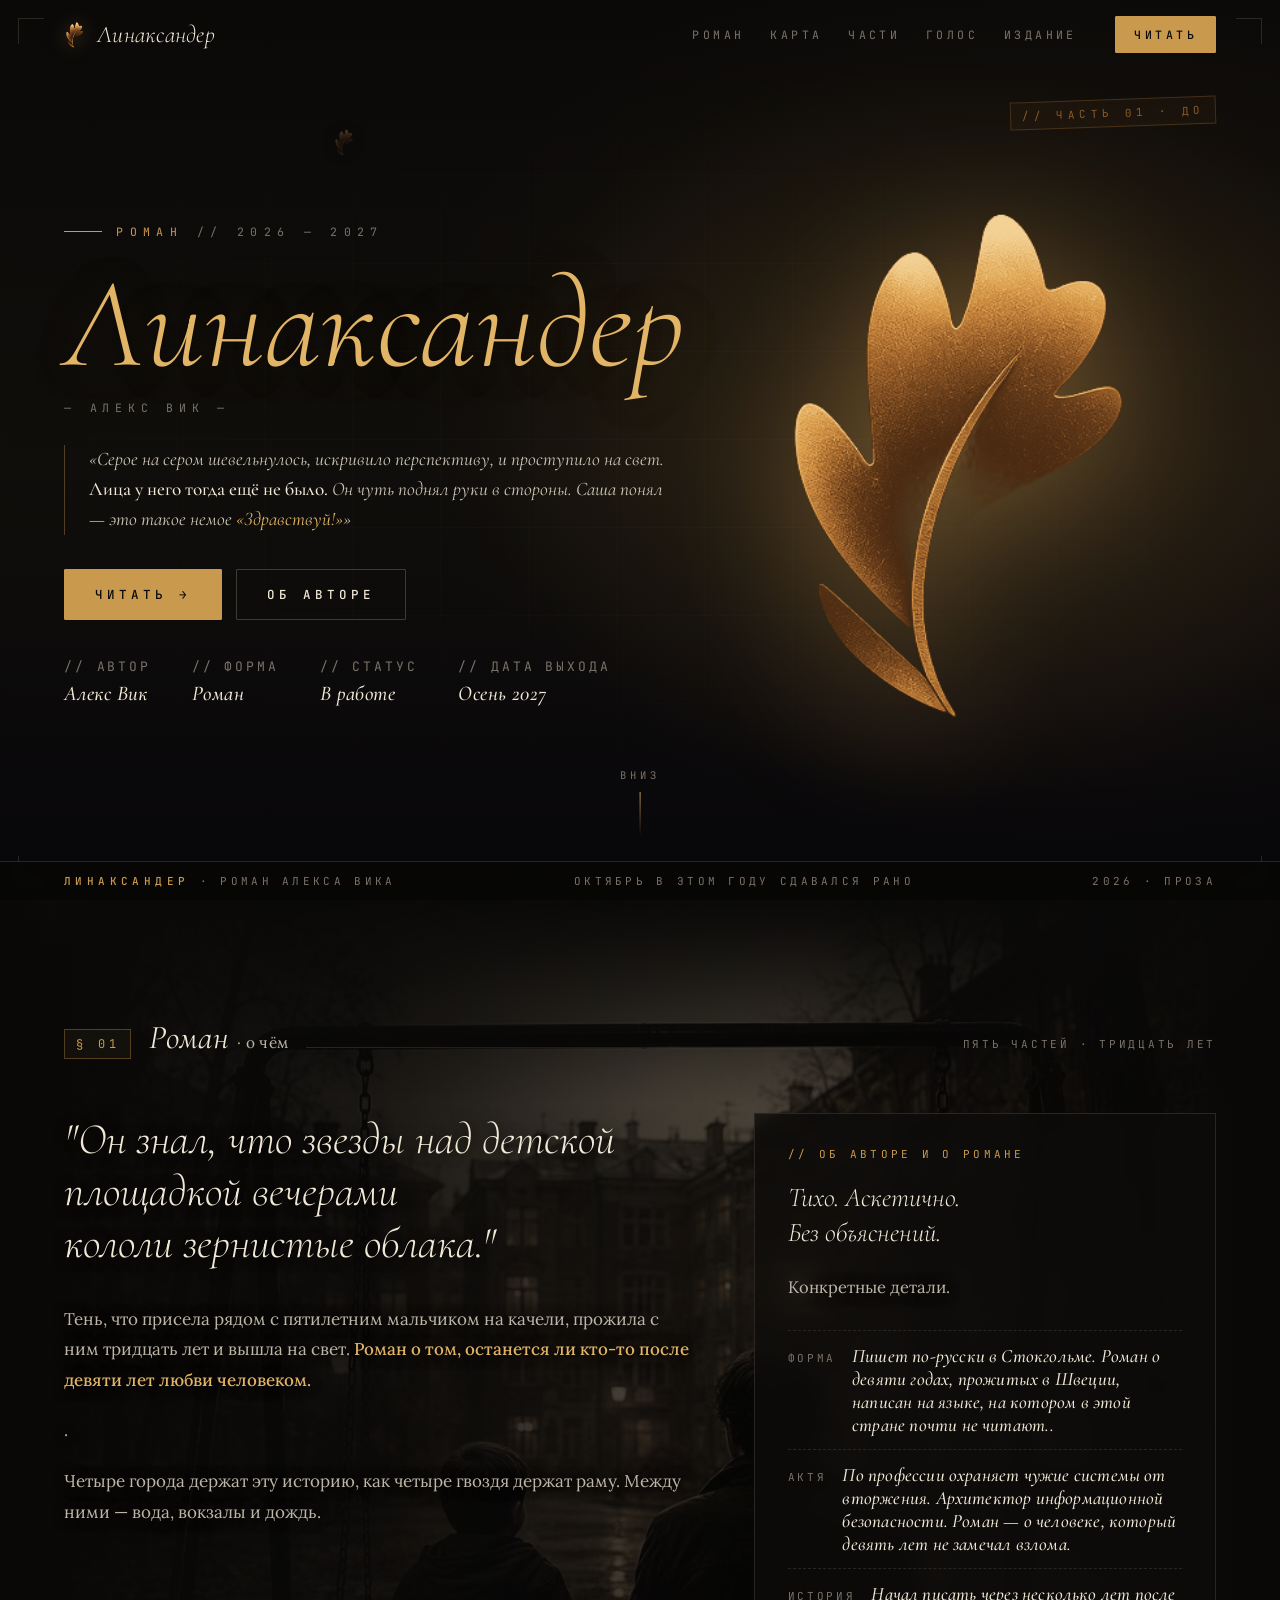
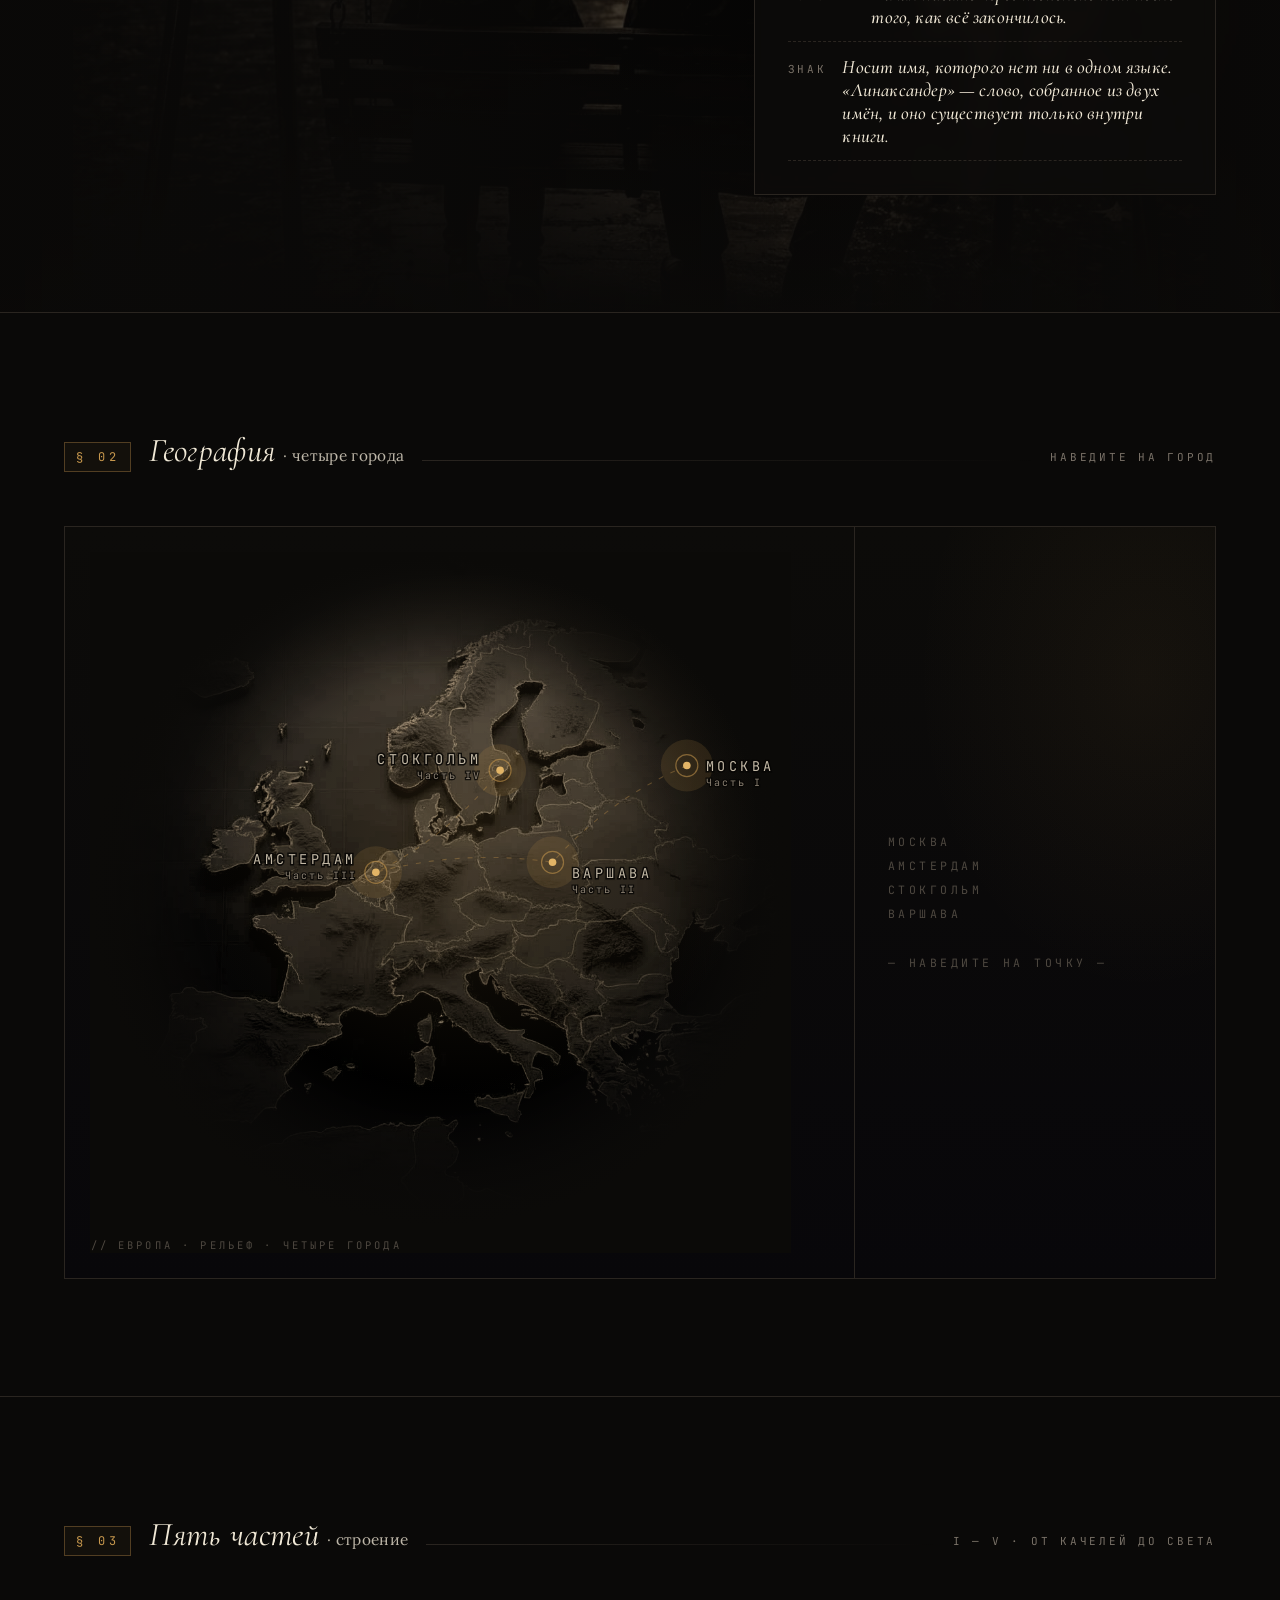
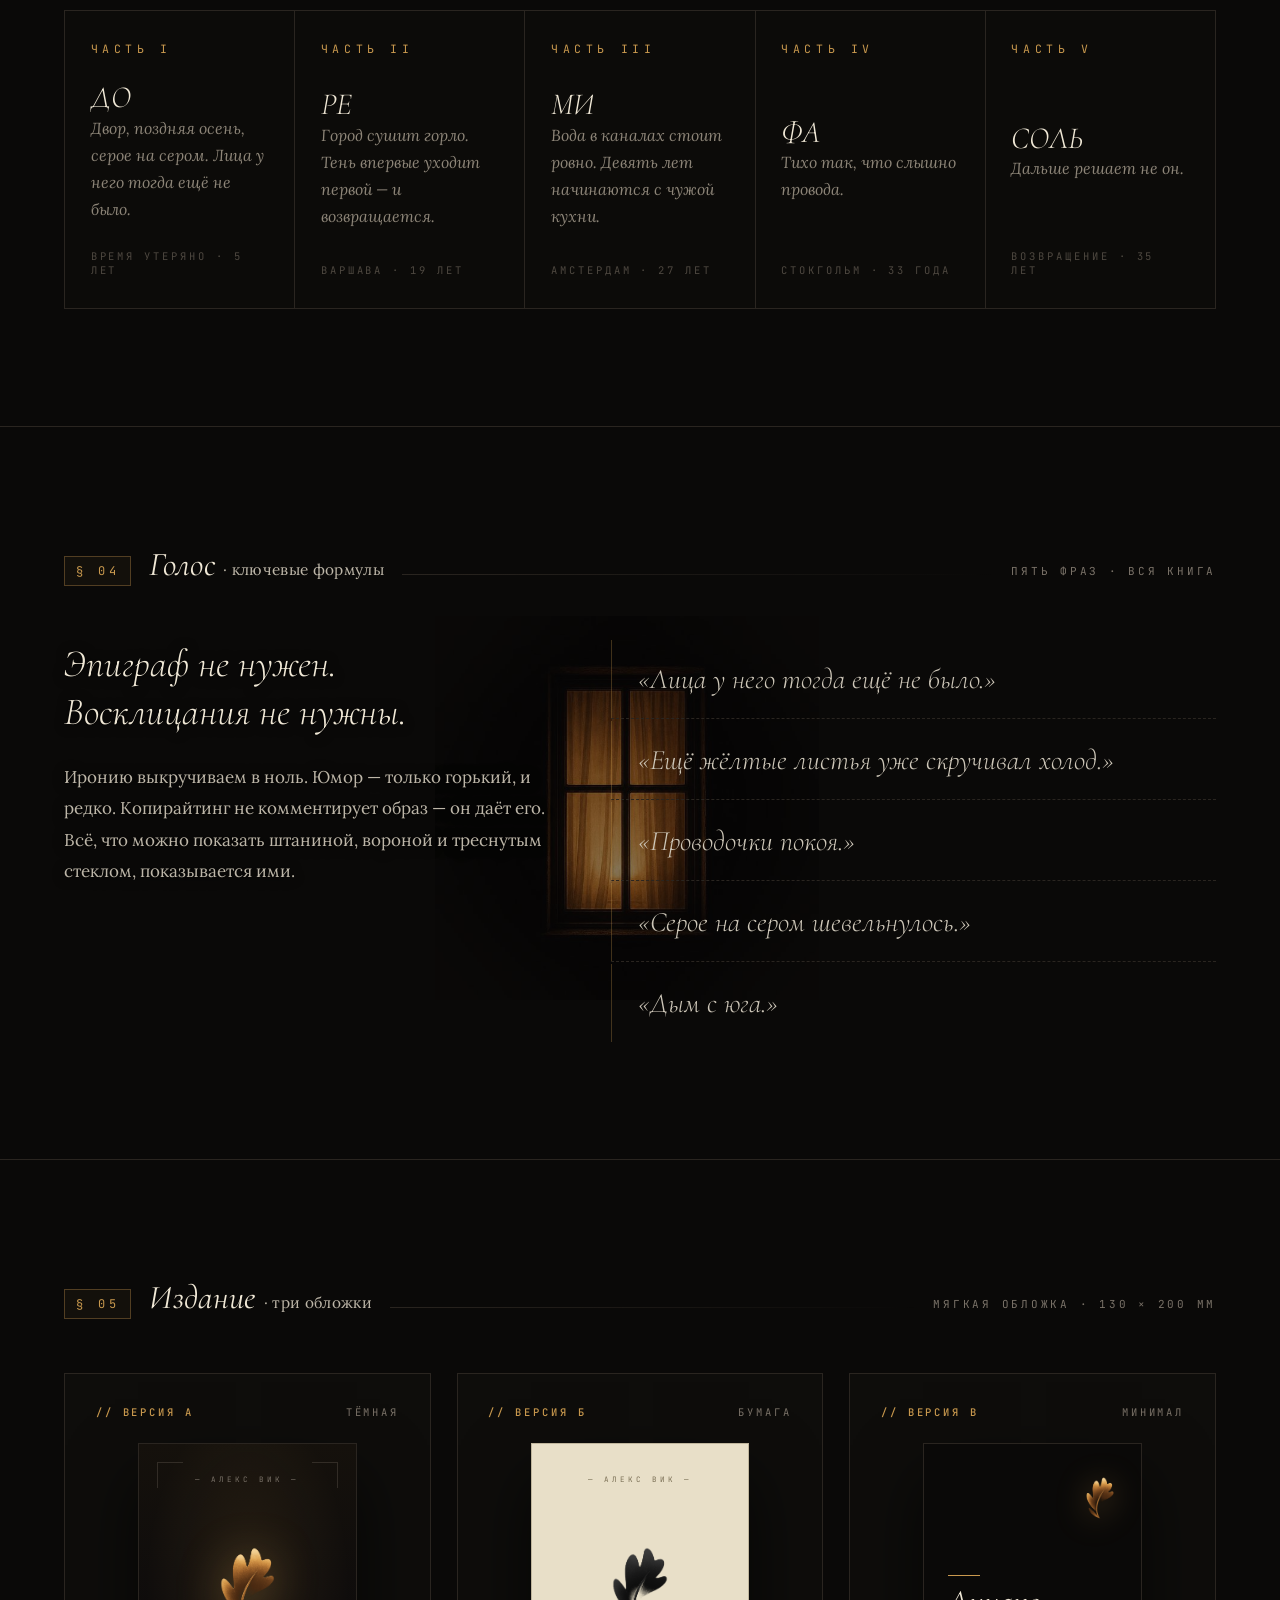
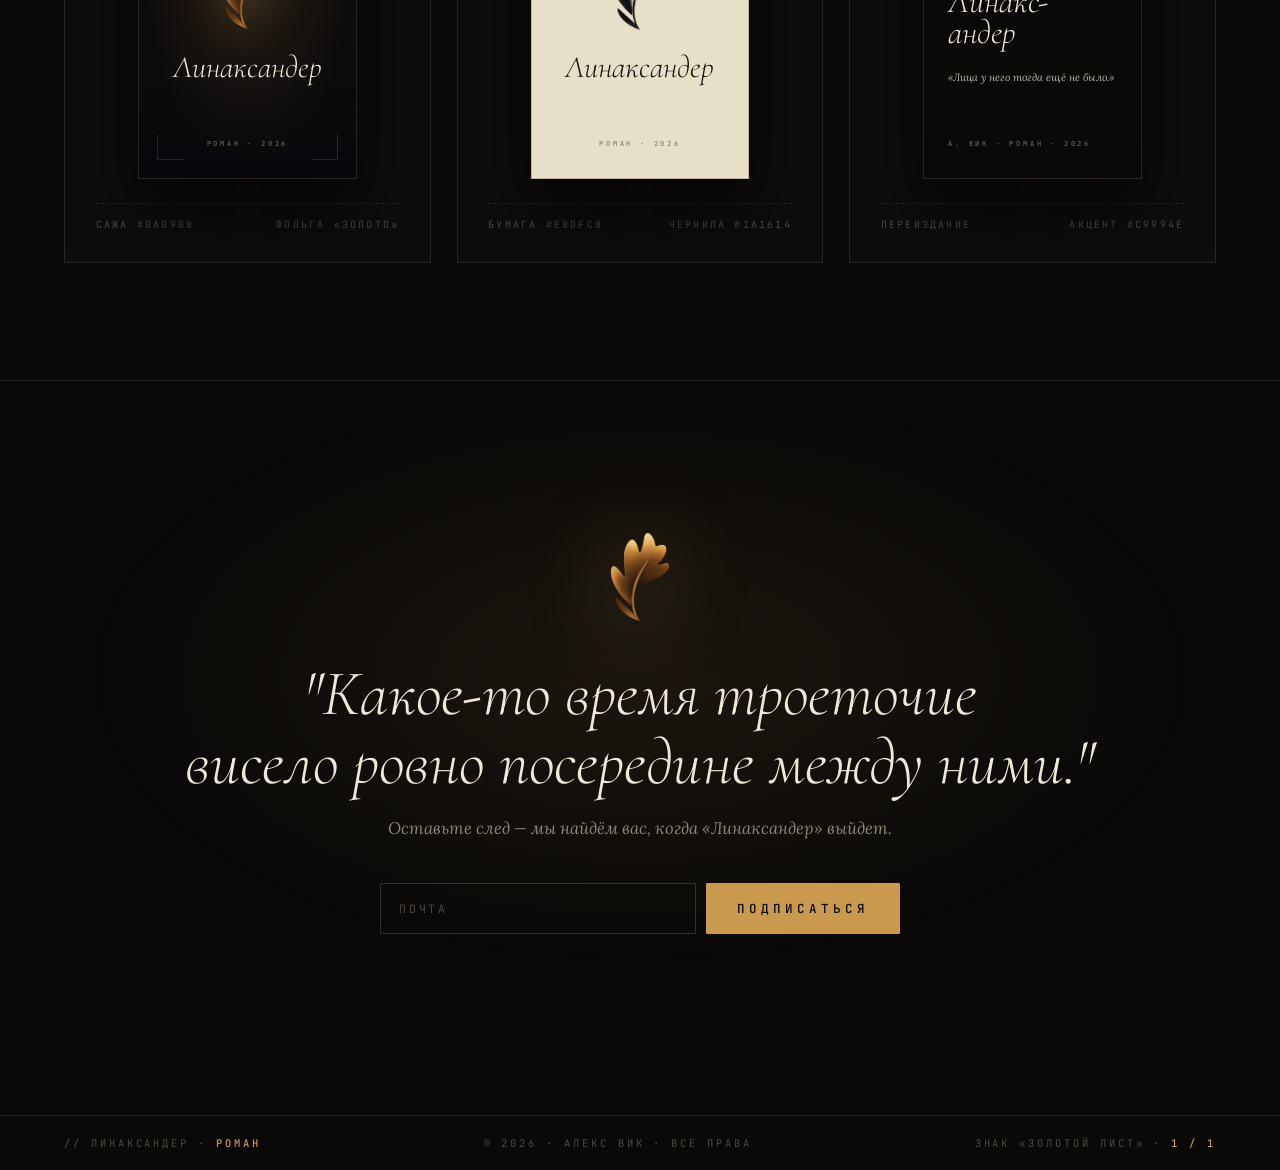
==== commit 144b5025: "Add files via upload" ====
--- a/index.html
+++ b/index.html
@@ -289,7 +289,7 @@
 <section class="finale" id="finale">
   <i class="mk mark" aria-hidden="true"></i>
   <h2>"Какое-то время троеточие<br>висело ровно посередине между ними."</h2>
-  <p class="sub">Оставьте почту — напишем, когда «Линаксандер» выйдет.</p>
+  <p class="sub">Оставьте след — мы найдём вас, когда «Линаксандер» выйдет.</p>
   <form class="subscribe" id="subForm" novalidate>
     <input type="email" id="subMail" placeholder="почта" aria-label="Электронная почта" required>
     <button class="btn btn-gold" type="submit">Подписаться</button>
--- a/styles.css
+++ b/styles.css
@@ -60,6 +60,9 @@
 }
 
 *{margin:0;padding:0;box-sizing:border-box}
+/* чужая тема (Squarespace) включает перенос по буквам — свои слова не рвём */
+.nav,.hero,.section,.finale,.foot,
+.nav *,.hero *,.section *,.finale *,.foot *{overflow-wrap:normal;word-break:normal;hyphens:none}
 html{scroll-behavior:smooth;scroll-padding-top:84px}
 body{
   background:var(--soot);
@@ -100,12 +103,12 @@
 .nav-mark{display:flex;align-items:center;gap:12px;text-decoration:none;flex-shrink:0}
 .nav-mark .mk{height:30px;filter:drop-shadow(0 2px 10px rgba(201,153,78,.35))}
 .nav-mark span{
-  font-family:var(--serif);font-style:italic;font-weight:300;font-size:22px;
+  font-family:var(--serif);font-style:italic;font-weight:300;font-size:24px;
   color:var(--paper-hi);letter-spacing:.01em;white-space:nowrap;
 }
 .nav-links{display:flex;gap:clamp(14px,2vw,30px);margin-left:auto;align-items:center}
 .nav-links a{
-  font-family:var(--mono);font-size:10px;letter-spacing:.3em;text-transform:uppercase;
+  font-family:var(--mono);font-size:11.5px;letter-spacing:.3em;text-transform:uppercase;
   color:var(--fog);text-decoration:none;padding:6px 0;position:relative;transition:color .35s ease;
 }
 .nav-links a::after{
@@ -115,7 +118,7 @@
 .nav-links a:hover,.nav-links a.active{color:var(--paper-hi)}
 .nav-links a:hover::after,.nav-links a.active::after{right:0}
 .nav-cta{
-  font-family:var(--mono);font-size:10px;letter-spacing:.3em;text-transform:uppercase;
+  font-family:var(--mono);font-size:11.5px;letter-spacing:.3em;text-transform:uppercase;
   color:var(--soot);background:var(--leaf);border:1px solid var(--leaf);
   padding:10px 18px;border-radius:1px;text-decoration:none;font-weight:500;
   transition:background .3s ease, box-shadow .3s ease, transform .3s ease;
@@ -149,7 +152,7 @@
 
 .hero-left{position:relative;z-index:8;max-width:760px}
 .pre{
-  font-family:var(--mono);font-size:clamp(10px,.85vw,12px);letter-spacing:.55em;
+  font-family:var(--mono);font-size:clamp(11px,.9vw,13px);letter-spacing:.55em;
   color:var(--leaf);text-transform:uppercase;margin-bottom:28px;
   display:flex;align-items:center;gap:14px;
 }
@@ -157,24 +160,25 @@
 .pre i{font-style:normal;color:var(--fog)}
 .hero h1{
   font-family:var(--serif);font-style:italic;font-weight:300;
-  font-size:clamp(58px,10.2vw,168px);line-height:.9;letter-spacing:.004em;
+  font-size:clamp(52px,10vw,168px);line-height:.9;letter-spacing:.004em;
+  white-space:nowrap;
   color:var(--leaf-2);margin-bottom:6px;
   text-shadow:0 2px 60px rgba(201,153,78,.18), 0 1px 30px rgba(0,0,0,.5);
 }
 .hero .stamp{
-  display:block;font-family:var(--mono);font-size:clamp(10px,.85vw,14px);
+  display:block;font-family:var(--mono);font-size:clamp(11px,.9vw,15px);
   letter-spacing:.5em;color:var(--fog);text-transform:uppercase;margin:18px 0 30px;
 }
 .hero-quote{
   font-family:var(--serif);font-style:italic;font-weight:400;
-  font-size:clamp(16px,1.35vw,23px);line-height:1.5;color:#cdc6b8;
+  font-size:clamp(19px,1.5vw,26px);line-height:1.55;color:#cdc6b8;
   max-width:600px;padding-left:24px;border-left:1px solid rgba(201,153,78,.36);margin-bottom:34px;
 }
 .hero-quote b{color:var(--paper-hi);font-weight:500;font-style:normal}
 .hero-quote em{color:var(--leaf-2)}
 .cta-row{display:flex;gap:14px;align-items:center;flex-wrap:wrap}
 .btn{
-  padding:15px 28px;font-family:var(--mono);font-size:11px;letter-spacing:.32em;
+  padding:16px 30px;font-family:var(--mono);font-size:12.5px;letter-spacing:.32em;
   text-transform:uppercase;border-radius:1px;font-weight:500;text-decoration:none;
   display:inline-block;transition:transform .3s ease, box-shadow .3s ease, background .3s ease, border-color .3s ease, color .3s ease;
 }
@@ -184,10 +188,10 @@
 .btn-ghost:hover{border-color:var(--paper);transform:translateY(-2px)}
 .hero-meta{
   margin-top:38px;display:flex;gap:clamp(20px,3.2vw,42px);flex-wrap:wrap;
-  font-family:var(--mono);font-size:10px;letter-spacing:.22em;color:var(--fog);text-transform:uppercase;
+  font-family:var(--mono);font-size:13px;letter-spacing:.22em;color:var(--fog);text-transform:uppercase;
 }
 .hero-meta b{
-  color:var(--paper-hi);font-weight:500;display:block;margin-top:5px;font-size:15px;
+  color:var(--paper-hi);font-weight:500;display:block;margin-top:6px;font-size:21px;
   letter-spacing:.02em;font-family:var(--serif);font-style:italic;text-transform:none;
 }
 .hero-right{position:relative;z-index:6;display:flex;align-items:center;justify-content:center;height:100%}
@@ -202,7 +206,7 @@
 }
 .stamp-corner{
   position:absolute;top:clamp(84px,11vh,120px);right:var(--gutter);z-index:9;
-  font-family:var(--mono);font-size:10px;letter-spacing:.4em;color:var(--acorn);
+  font-family:var(--mono);font-size:11px;letter-spacing:.4em;color:var(--acorn);
   border:1px solid rgba(138,90,42,.4);padding:6px 11px;background:rgba(138,90,42,.07);
   text-transform:uppercase;transform:rotate(-2deg);
 }
@@ -210,12 +214,12 @@
   position:absolute;bottom:0;left:0;right:0;z-index:9;
   background:rgba(8,7,5,.72);border-top:1px solid rgba(201,153,78,.2);backdrop-filter:blur(5px);
   padding:12px var(--gutter);display:flex;justify-content:space-between;gap:20px;flex-wrap:wrap;
-  font-family:var(--mono);font-size:9.5px;letter-spacing:.3em;color:var(--fog);text-transform:uppercase;
+  font-family:var(--mono);font-size:11px;letter-spacing:.3em;color:var(--fog);text-transform:uppercase;
 }
 .tape b{color:var(--leaf);font-weight:500;letter-spacing:.4em}
 .scroll-cue{
   position:absolute;bottom:64px;left:50%;transform:translateX(-50%);z-index:9;
-  font-family:var(--mono);font-size:9px;letter-spacing:.4em;color:var(--fog);
+  font-family:var(--mono);font-size:10.5px;letter-spacing:.4em;color:var(--fog);
   text-transform:uppercase;display:flex;flex-direction:column;align-items:center;gap:10px;
   text-decoration:none;transition:color .3s ease;
 }
@@ -238,13 +242,13 @@
 .section + .section{border-top:var(--rule)}
 .sec-h{display:flex;align-items:baseline;gap:18px;margin-bottom:clamp(40px,6vh,68px);flex-wrap:wrap}
 .sec-num{
-  font-family:var(--mono);font-size:11px;color:var(--leaf);letter-spacing:.32em;
+  font-family:var(--mono);font-size:12px;color:var(--leaf);letter-spacing:.32em;
   border:1px solid rgba(201,153,78,.34);padding:6px 11px;background:rgba(201,153,78,.05);flex-shrink:0;
 }
 .sec-ttl{font-family:var(--serif);font-style:italic;font-weight:400;font-size:clamp(24px,2.6vw,34px);color:var(--paper-hi);letter-spacing:.01em}
-.sec-ttl b{font-style:normal;font-family:var(--prose);font-weight:400;color:var(--body);font-size:clamp(13px,1.1vw,16px);margin-left:8px}
+.sec-ttl b{font-style:normal;font-family:var(--prose);font-weight:400;color:var(--body);font-size:clamp(15px,1.2vw,18px);margin-left:8px}
 .sec-rule{flex:1;height:1px;background:linear-gradient(90deg,var(--line),transparent);min-width:40px}
-.sec-meta{font-family:var(--mono);font-size:9.5px;color:var(--fog);letter-spacing:.25em;text-transform:uppercase}
+.sec-meta{font-family:var(--mono);font-size:11px;color:var(--fog);letter-spacing:.25em;text-transform:uppercase}
 
 /* ---------- §01 роман ---------- */
 /* двор с качелями — фон под текстом; слои уводим за содержимое
@@ -268,22 +272,22 @@
   font-family:var(--serif);font-style:italic;font-weight:300;
   font-size:clamp(28px,3.4vw,50px);line-height:1.2;color:var(--paper-hi);margin-bottom:34px;
 }
-.about p{font-size:clamp(15px,1.15vw,17px);line-height:1.8;margin-bottom:20px;max-width:60ch}
-.about p strong{color:var(--paper-hi);font-weight:500}
+.about p{font-size:clamp(17px,1.3vw,19px);line-height:1.8;margin-bottom:20px;max-width:60ch}
+.about p strong{color:var(--leaf-2);font-weight:500}
 .about-card{
   border:var(--rule);background:rgba(14,13,11,.74);backdrop-filter:blur(8px);
   padding:clamp(24px,2.6vw,36px);
 }
-.about-card .tk{font-family:var(--mono);font-size:9.5px;letter-spacing:.3em;color:var(--leaf);text-transform:uppercase;margin-bottom:20px}
+.about-card .tk{font-family:var(--mono);font-size:11px;letter-spacing:.3em;color:var(--leaf);text-transform:uppercase;margin-bottom:20px}
 .about-card .tone{font-family:var(--serif);font-style:italic;font-weight:300;font-size:clamp(22px,2.1vw,30px);line-height:1.3;color:var(--paper-hi);margin-bottom:22px}
-.about-card p{font-size:14.5px;line-height:1.75;color:var(--body)}
+.about-card p{font-size:16.5px;line-height:1.75;color:var(--body)}
 .facts{list-style:none;margin-top:28px;border-top:1px dashed var(--line)}
 .facts li{
   display:flex;justify-content:space-between;gap:16px;align-items:baseline;
   padding:13px 0;border-bottom:1px dashed var(--line);
-  font-family:var(--mono);font-size:9.5px;letter-spacing:.24em;color:var(--fog);text-transform:uppercase;
-}
-.facts li b{font-family:var(--serif);font-style:italic;font-size:17px;color:var(--paper-hi);font-weight:500;letter-spacing:.01em;text-transform:none}
+  font-family:var(--mono);font-size:11px;letter-spacing:.24em;color:var(--fog);text-transform:uppercase;
+}
+.facts li b{font-family:var(--serif);font-style:italic;font-size:19px;color:var(--paper-hi);font-weight:500;letter-spacing:.01em;text-transform:none}
 
 /* ---------- §02 карта ---------- */
 .map-wrap{
@@ -347,7 +351,7 @@
 
 .map-hint{
   position:absolute;left:clamp(16px,2vw,30px);bottom:clamp(14px,2vw,26px);
-  font-family:var(--mono);font-size:9px;letter-spacing:.3em;color:#4e4840;text-transform:uppercase;
+  font-family:var(--mono);font-size:10.5px;letter-spacing:.3em;color:#4e4840;text-transform:uppercase;
 }
 
 /* панель цитаты */
@@ -370,19 +374,19 @@
 .map-panel.has-photo .mp-bg{opacity:1;transform:none}
 .map-panel.has-photo .mp-veil{opacity:1}
 .mp-idle,.mp-body{position:relative;z-index:1}
-.mp-idle{font-family:var(--mono);font-size:10px;letter-spacing:.3em;color:#4e4840;text-transform:uppercase;line-height:2.1}
+.mp-idle{font-family:var(--mono);font-size:11.5px;letter-spacing:.3em;color:#4e4840;text-transform:uppercase;line-height:2.1}
 .mp-body{display:none}
 .map-panel.on .mp-idle{display:none}
 .map-panel.on .mp-body{display:block;animation:rise .55s cubic-bezier(.22,1,.36,1)}
 @keyframes rise{from{opacity:0;transform:translateY(14px)}to{opacity:1;transform:none}}
-.mp-act{font-family:var(--mono);font-size:9.5px;letter-spacing:.4em;color:var(--leaf);text-transform:uppercase;margin-bottom:14px}
+.mp-act{font-family:var(--mono);font-size:11px;letter-spacing:.4em;color:var(--leaf);text-transform:uppercase;margin-bottom:14px}
 .mp-city{font-family:var(--serif);font-style:italic;font-weight:300;font-size:clamp(30px,3vw,44px);color:var(--paper-hi);line-height:1;margin-bottom:6px}
-.mp-geo{font-family:var(--mono);font-size:9.5px;letter-spacing:.24em;color:var(--fog);text-transform:uppercase;margin-bottom:26px}
+.mp-geo{font-family:var(--mono);font-size:11px;letter-spacing:.24em;color:var(--fog);text-transform:uppercase;margin-bottom:26px}
 .mp-quote{
-  font-family:var(--serif);font-style:italic;font-weight:400;font-size:clamp(17px,1.5vw,24px);
+  font-family:var(--serif);font-style:italic;font-weight:400;font-size:clamp(20px,1.7vw,27px);
   line-height:1.5;color:#d6cfc0;padding-left:20px;border-left:1px solid rgba(201,153,78,.4);
 }
-.mp-note{margin-top:22px;font-family:var(--prose);font-style:italic;font-size:13.5px;line-height:1.7;color:#8d8578}
+.mp-note{margin-top:22px;font-family:var(--prose);font-style:italic;font-size:15.5px;line-height:1.7;color:#8d8578}
 
 /* ---------- §03 акты ---------- */
 .acts{display:grid;grid-template-columns:repeat(auto-fit,minmax(220px,1fr));gap:1px;background:var(--line);border:var(--rule)}
@@ -392,10 +396,10 @@
   transition:background .55s ease, transform .55s cubic-bezier(.22,1,.36,1);
 }
 .act:hover{background:#131109;transform:translateY(-4px)}
-.act .n{font-family:var(--mono);font-size:10px;letter-spacing:.4em;color:var(--leaf);text-transform:uppercase}
+.act .n{font-family:var(--mono);font-size:11.5px;letter-spacing:.4em;color:var(--leaf);text-transform:uppercase}
 .act .t{font-family:var(--serif);font-style:italic;font-weight:300;font-size:clamp(26px,2.4vw,36px);color:var(--paper-hi);line-height:1.05}
-.act .d{font-family:var(--prose);font-style:italic;font-size:14px;line-height:1.65;color:#8d8578}
-.act .s{font-family:var(--mono);font-size:9px;letter-spacing:.28em;color:#4e4840;text-transform:uppercase}
+.act .d{font-family:var(--prose);font-style:italic;font-size:16px;line-height:1.7;color:#8d8578}
+.act .s{font-family:var(--mono);font-size:10.5px;letter-spacing:.28em;color:#4e4840;text-transform:uppercase}
 
 /* ---------- §04 голос ---------- */
 /* освещённое окно — фон под текстом, левее центра.
@@ -404,7 +408,8 @@
 #golos{position:relative;isolation:isolate;overflow:hidden}
 #golos::before{
   content:"";position:absolute;z-index:-1;pointer-events:none;
-  left:3%;top:52%;transform:translateY(-50%);
+  /* сдвинуто вправо на собственную ширину */
+  left:calc(4% + clamp(230px,30vw,410px));top:52%;transform:translateY(-50%);
   width:clamp(230px,30vw,410px);aspect-ratio:1;
   background:var(--photo-window) center/contain no-repeat;
   opacity:.5;
@@ -412,7 +417,7 @@
 /* текст лежит поверх освещённого окна — держим его тенью */
 .voice .voice-lead,.voice > .reveal p{text-shadow:0 1px 12px rgba(6,5,4,.95), 0 0 3px rgba(6,5,4,.7)}
 .voice{display:grid;grid-template-columns:.9fr 1.1fr;gap:clamp(28px,4vw,70px);align-items:start}
-.voice p{font-size:15px;line-height:1.85;max-width:52ch}
+.voice p{font-size:17px;line-height:1.85;max-width:52ch}
 /* .voice p специфичнее одного класса — поэтому лид задаём через .voice */
 .voice .voice-lead{font-family:var(--serif);font-style:italic;font-weight:300;font-size:clamp(26px,3vw,42px);line-height:1.25;color:var(--paper-hi);margin-bottom:26px;max-width:none}
 .formulas{list-style:none;display:flex;flex-direction:column;gap:2px}
@@ -429,7 +434,7 @@
 /* ---------- §05 издание ---------- */
 .editions{display:grid;grid-template-columns:repeat(auto-fit,minmax(240px,1fr));gap:clamp(18px,2vw,26px)}
 .ed{border:var(--rule);background:#0e0d0b;padding:clamp(24px,2.4vw,38px);position:relative;overflow:hidden}
-.ed .tk{font-family:var(--mono);font-size:9px;letter-spacing:.28em;color:var(--fog);text-transform:uppercase;margin-bottom:24px;display:flex;justify-content:space-between;gap:12px}
+.ed .tk{font-family:var(--mono);font-size:10.5px;letter-spacing:.28em;color:var(--fog);text-transform:uppercase;margin-bottom:24px;display:flex;justify-content:space-between;gap:12px}
 .ed .tk b{color:var(--leaf);font-weight:500}
 .cover-slot{display:flex;justify-content:center;perspective:1200px}
 .cover{
@@ -456,7 +461,7 @@
 .cover.min .ln{font-family:var(--prose);font-style:italic;font-size:10.5px;line-height:1.5;color:var(--body);margin-top:12px}
 .cover.min .corner{display:flex;justify-content:flex-end}
 .cover.min .corner .mk{height:48px;filter:drop-shadow(0 4px 16px rgba(201,153,78,.35))}
-.ed .spec{margin-top:24px;display:flex;justify-content:space-between;gap:12px;font-family:var(--mono);font-size:8.5px;letter-spacing:.22em;color:#4e4840;text-transform:uppercase;border-top:1px dashed var(--line);padding-top:14px}
+.ed .spec{margin-top:24px;display:flex;justify-content:space-between;gap:12px;font-family:var(--mono);font-size:10px;letter-spacing:.22em;color:#4e4840;text-transform:uppercase;border-top:1px dashed var(--line);padding-top:14px}
 
 /* ---------- финал ---------- */
 .finale{
@@ -465,17 +470,17 @@
 }
 .finale .mark{height:104px;margin:0 auto 30px;filter:drop-shadow(0 10px 44px rgba(201,153,78,.4));animation:sway 15s ease-in-out infinite}
 .finale h2{font-family:var(--serif);font-style:italic;font-weight:300;font-size:clamp(32px,5vw,74px);line-height:1.08;color:var(--paper-hi);margin-bottom:20px}
-.finale .sub{font-family:var(--prose);font-style:italic;font-size:clamp(14px,1.2vw,17px);color:#8d8578;margin-bottom:44px}
+.finale .sub{font-family:var(--prose);font-style:italic;font-size:clamp(16px,1.3vw,19px);color:#8d8578;margin-bottom:44px}
 .subscribe{display:flex;gap:10px;justify-content:center;flex-wrap:wrap;max-width:520px;margin:0 auto}
 .subscribe input{
   flex:1;min-width:220px;background:transparent;border:1px solid rgba(232,223,200,.18);
-  color:var(--paper-hi);padding:15px 18px;font-family:var(--mono);font-size:11px;letter-spacing:.18em;
+  color:var(--paper-hi);padding:16px 18px;font-family:var(--mono);font-size:12.5px;letter-spacing:.18em;
   border-radius:1px;transition:border-color .35s ease;
 }
-.subscribe input::placeholder{color:#4e4840;text-transform:uppercase;letter-spacing:.24em;font-size:10px}
+.subscribe input::placeholder{color:#4e4840;text-transform:uppercase;letter-spacing:.24em;font-size:11.5px}
 .subscribe input:focus{outline:none;border-color:var(--leaf)}
 .sub-done{
-  font-family:var(--mono);font-size:10px;letter-spacing:.3em;color:var(--leaf);
+  font-family:var(--mono);font-size:11.5px;letter-spacing:.3em;color:var(--leaf);
   text-transform:uppercase;margin-top:22px;opacity:0;transition:opacity .6s ease;
 }
 .sub-done.on{opacity:1}
@@ -483,7 +488,7 @@
 .foot{
   padding:20px var(--gutter);border-top:var(--rule);
   display:flex;justify-content:space-between;align-items:center;gap:18px;flex-wrap:wrap;
-  font-family:var(--mono);font-size:9px;letter-spacing:.28em;color:#4e4840;text-transform:uppercase;
+  font-family:var(--mono);font-size:10.5px;letter-spacing:.28em;color:#4e4840;text-transform:uppercase;
 }
 .foot b{color:var(--leaf);font-weight:500}
 
@@ -502,7 +507,7 @@
   .hero-leaf{height:min(34vh,280px)}
   .about,.voice{grid-template-columns:1fr}
   /* в столбик окно уходит под вводный текст, ближе к левому краю */
-  #golos::before{width:clamp(200px,56vw,300px);left:-3%;top:34%;opacity:.42}
+  #golos::before{width:clamp(200px,56vw,300px);left:auto;right:-4%;top:34%;opacity:.42}
   /* на узком экране секция вытягивается в столбик, и фотография превращалась
      в вертикальную полоску — показываем её кадром сверху и растворяем вниз */
   #roman::before{
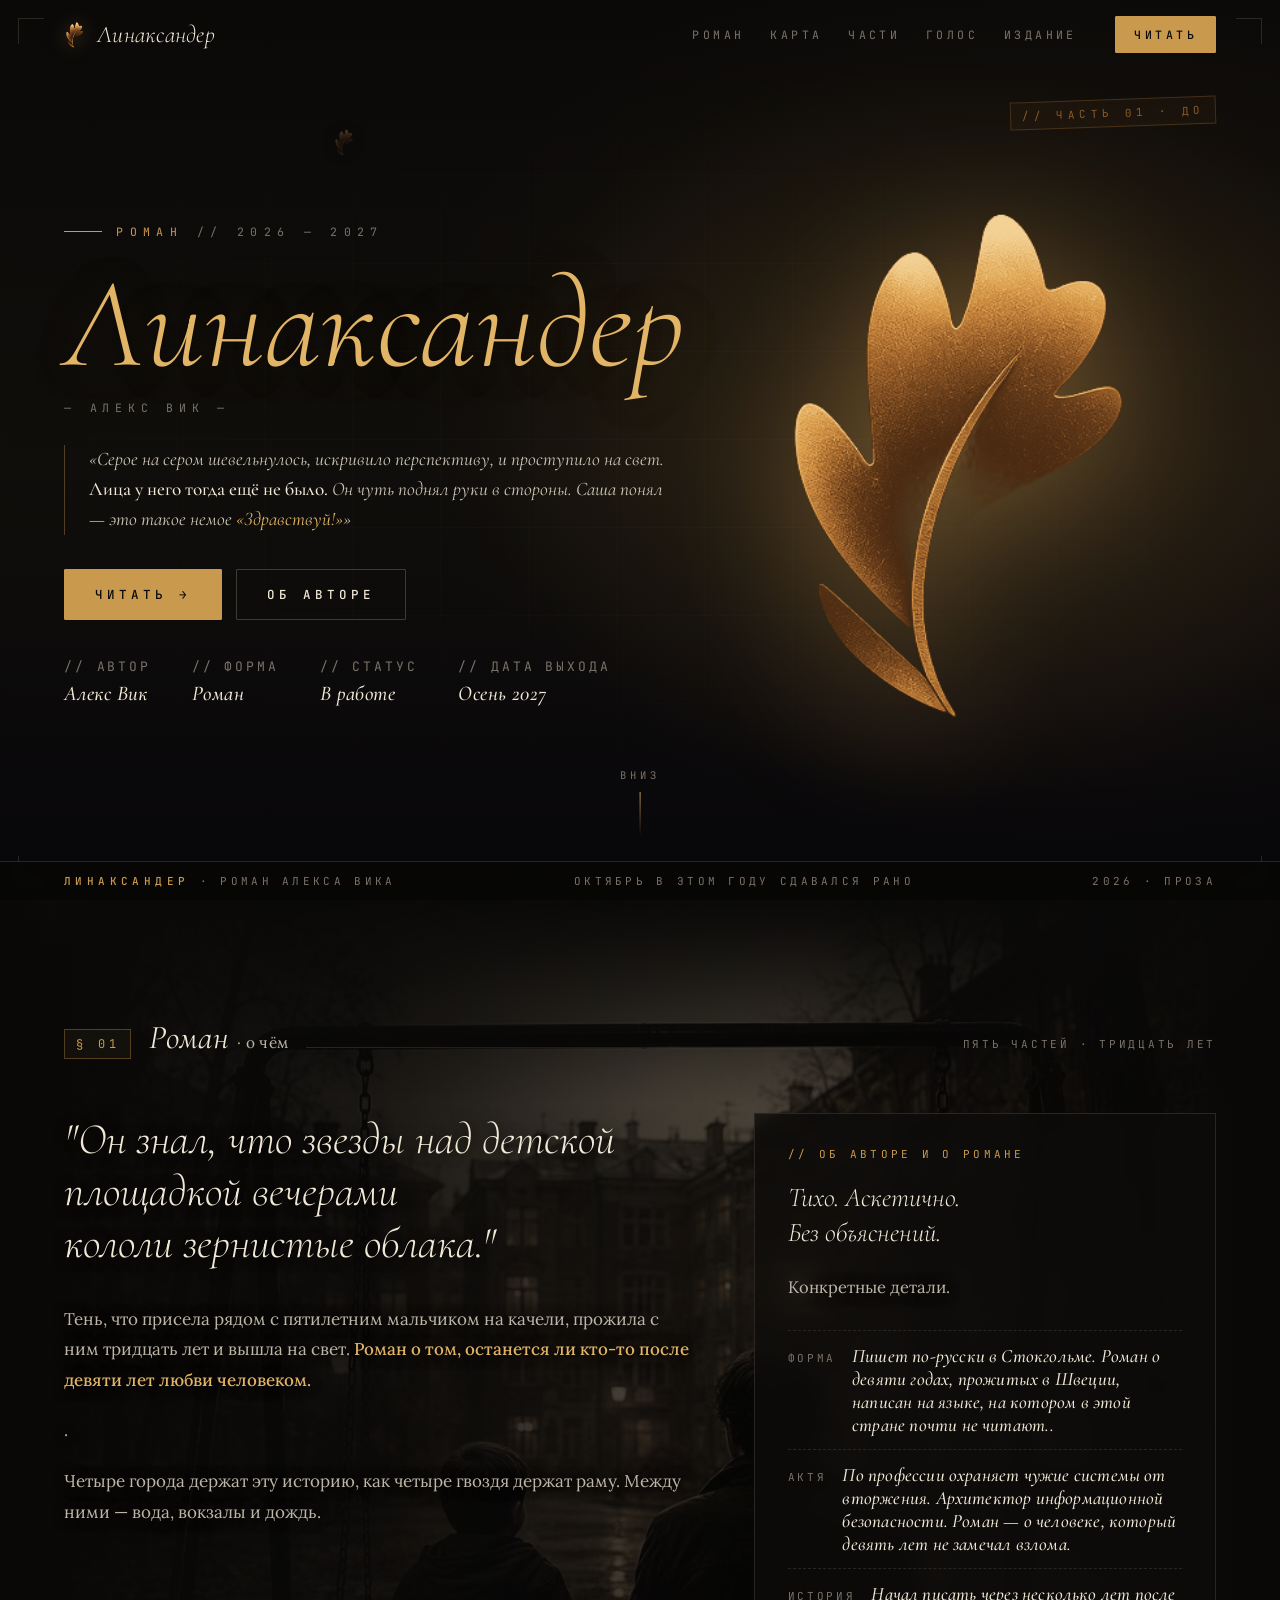
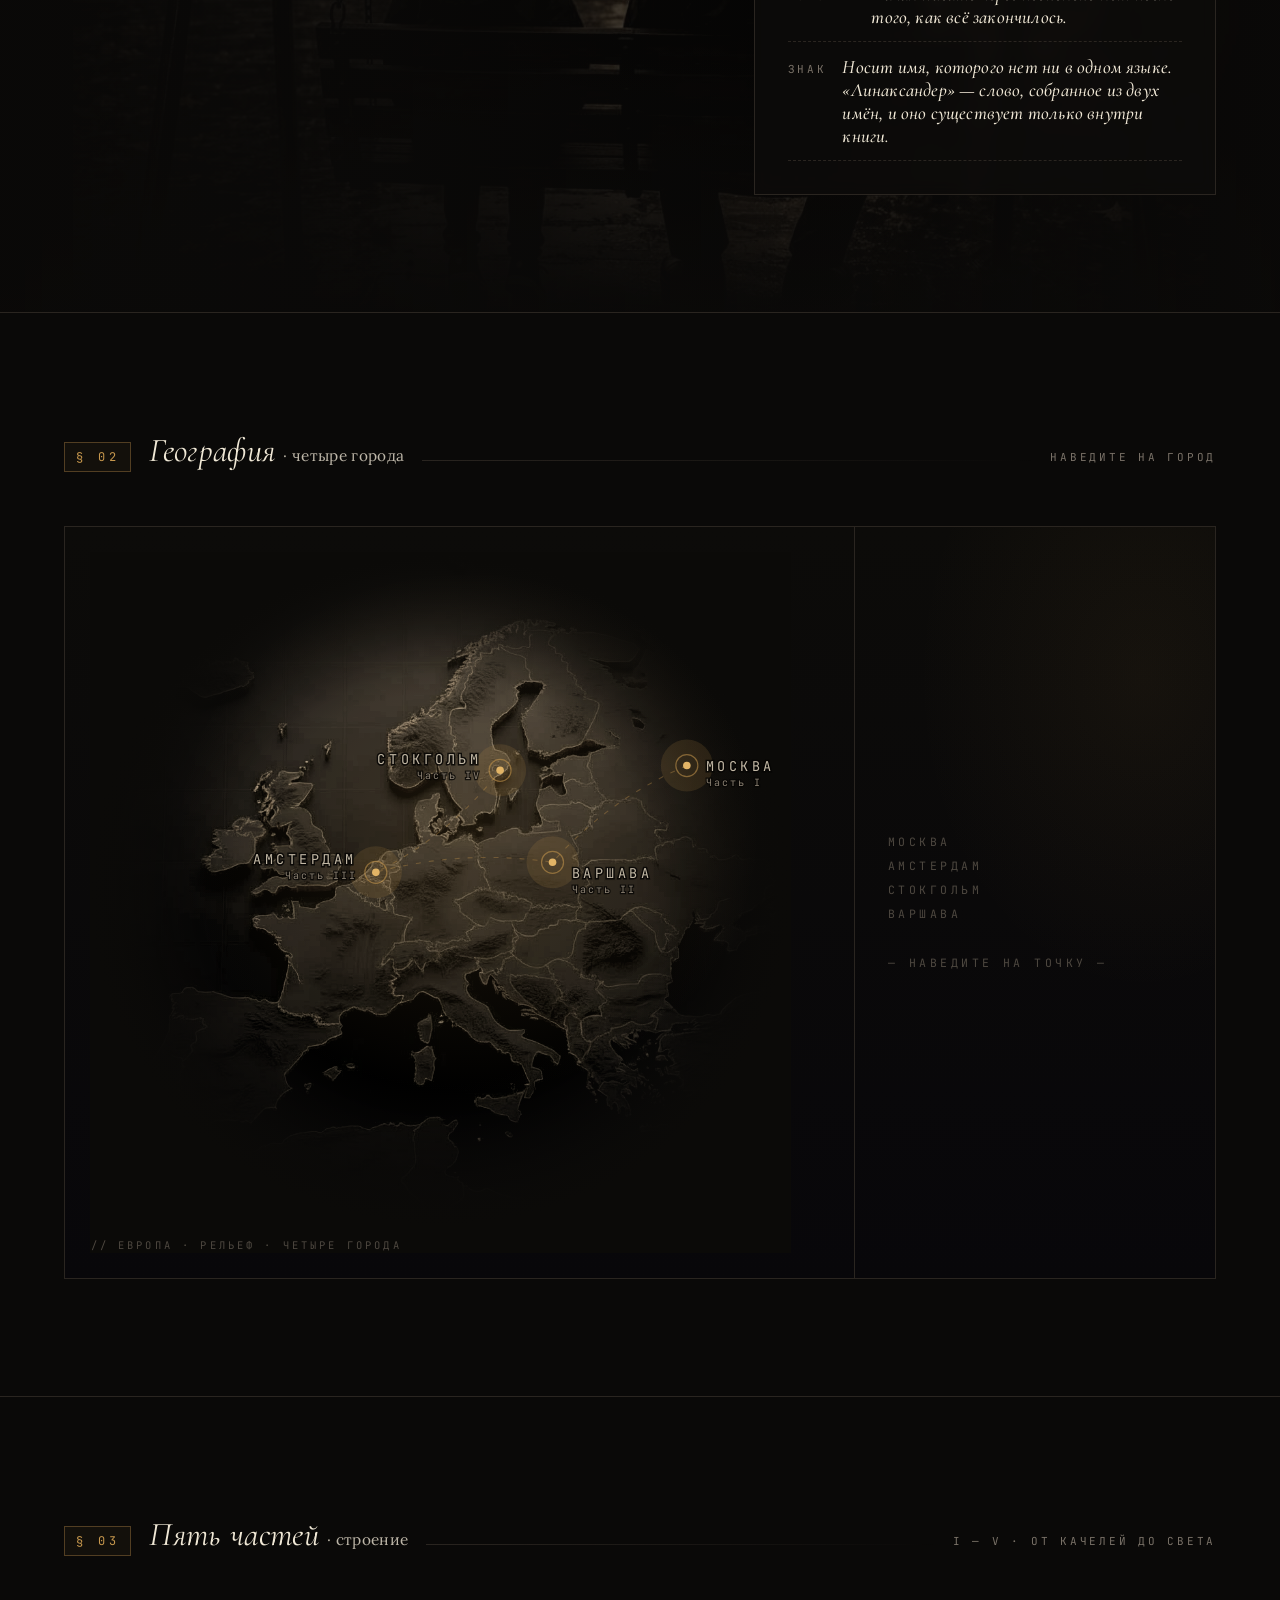
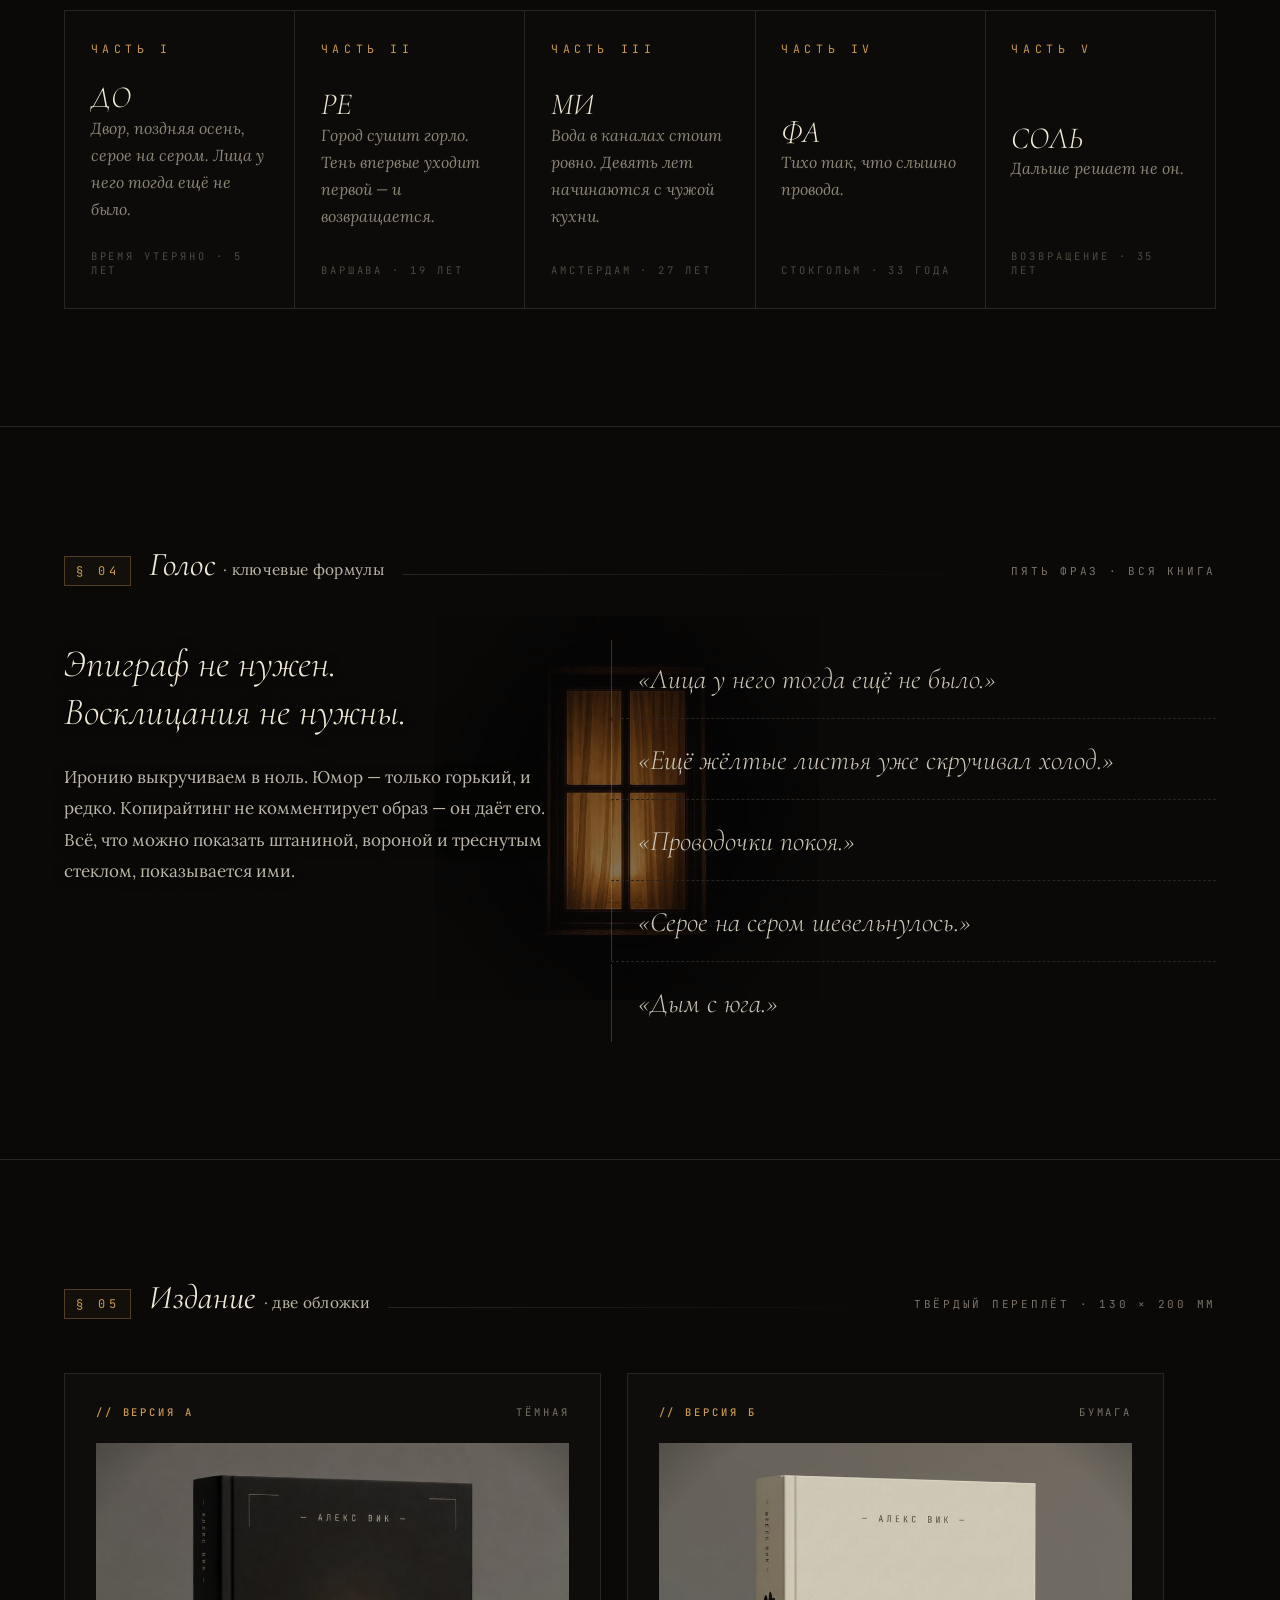
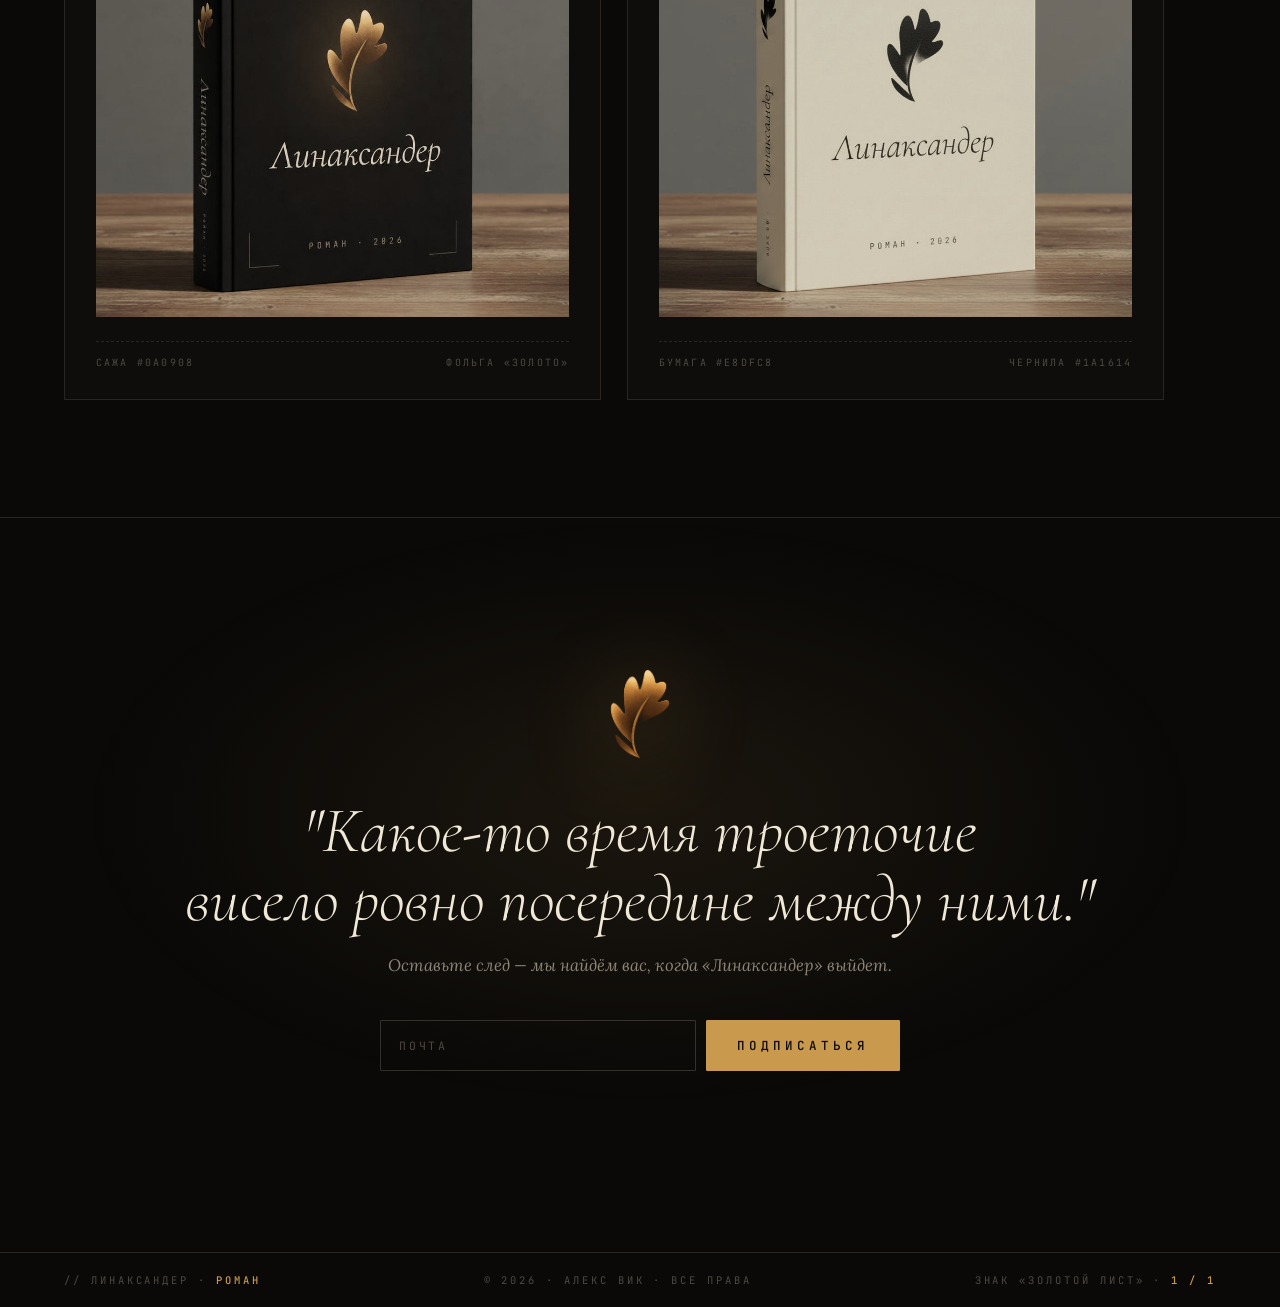
==== commit cb87ae37: "Add files via upload" ====
--- a/index.html
+++ b/index.html
@@ -230,24 +230,16 @@
 <section class="section" id="izdanie">
   <div class="sec-h reveal">
     <div class="sec-num">§ 05</div>
-    <div class="sec-ttl">Издание<b>· три обложки</b></div>
-    <div class="sec-rule"></div>
-    <div class="sec-meta">мягкая обложка · 130 × 200 мм</div>
+    <div class="sec-ttl">Издание<b>· две обложки</b></div>
+    <div class="sec-rule"></div>
+    <div class="sec-meta">твёрдый переплёт · 130 × 200 мм</div>
   </div>
 
   <div class="editions">
     <div class="ed reveal">
       <div class="tk"><b>// версия А</b><span>тёмная</span></div>
       <div class="cover-slot">
-        <div class="cover dark">
-          <span class="ct tl"></span><span class="ct tr"></span><span class="ct bl"></span><span class="ct br"></span>
-          <div class="top">— Алекс Вик —</div>
-          <div class="mid">
-            <i class="mk" aria-hidden="true"></i>
-            <div class="name">Линаксандер</div>
-          </div>
-          <div class="bot">Роман · 2026</div>
-        </div>
+        <div class="cover-photo dark" role="img" aria-label="Обложка «Линаксандер», тёмная версия"></div>
       </div>
       <div class="spec"><span>Сажа #0A0908</span><span>Фольга «золото»</span></div>
     </div>
@@ -255,32 +247,9 @@
     <div class="ed reveal" data-d="2">
       <div class="tk"><b>// версия Б</b><span>бумага</span></div>
       <div class="cover-slot">
-        <div class="cover paper">
-          <div class="top">— Алекс Вик —</div>
-          <div class="mid">
-            <i class="mk" aria-hidden="true"></i>
-            <div class="name">Линаксандер</div>
-          </div>
-          <div class="bot">Роман · 2026</div>
-        </div>
+        <div class="cover-photo paper" role="img" aria-label="Обложка «Линаксандер», версия на бумаге"></div>
       </div>
       <div class="spec"><span>Бумага #E8DFC8</span><span>Чернила #1A1614</span></div>
-    </div>
-
-    <div class="ed reveal" data-d="3">
-      <div class="tk"><b>// версия В</b><span>минимал</span></div>
-      <div class="cover-slot">
-        <div class="cover min">
-          <div class="corner"><i class="mk" aria-hidden="true"></i></div>
-          <div class="mid">
-            <div class="hair"></div>
-            <div class="name">Линакс-<br>андер</div>
-            <div class="ln">«Лица у него тогда ещё не было.»</div>
-          </div>
-          <div class="bot" style="text-align:left">А. Вик · роман · 2026</div>
-        </div>
-      </div>
-      <div class="spec"><span>Переиздание</span><span>Акцент #C9994E</span></div>
     </div>
   </div>
 </section>
--- a/styles.css
+++ b/styles.css
@@ -50,6 +50,8 @@
   --photo-wrs:url("assets/warsaw.jpg");
   --photo-yard:url("assets/yard-swing.jpg");
   --photo-window:url("assets/window.jpg");
+  --cover-dark:url("[data-uri]");
+  --cover-paper:url("[data-uri]");
   /* рельефная карта Европы — подложка §02 */
   --europe:url("assets/europe-map.jpg");
 }
@@ -432,35 +434,26 @@
 .formulas li:last-child{border-bottom:none}
 
 /* ---------- §05 издание ---------- */
-.editions{display:grid;grid-template-columns:repeat(auto-fit,minmax(240px,1fr));gap:clamp(18px,2vw,26px)}
+.editions{display:grid;grid-template-columns:repeat(auto-fit,minmax(280px,1fr));gap:clamp(18px,2vw,30px);max-width:1100px}
 .ed{border:var(--rule);background:#0e0d0b;padding:clamp(24px,2.4vw,38px);position:relative;overflow:hidden}
 .ed .tk{font-family:var(--mono);font-size:10.5px;letter-spacing:.28em;color:var(--fog);text-transform:uppercase;margin-bottom:24px;display:flex;justify-content:space-between;gap:12px}
 .ed .tk b{color:var(--leaf);font-weight:500}
 .cover-slot{display:flex;justify-content:center;perspective:1200px}
-.cover{
-  aspect-ratio:130/200;width:min(230px,72%);padding:30px 24px;position:relative;
-  display:flex;flex-direction:column;justify-content:space-between;
-  box-shadow:0 34px 64px rgba(0,0,0,.62);
-  transition:transform .8s cubic-bezier(.22,1,.36,1), box-shadow .8s ease;
-}
-.ed:hover .cover{transform:rotateY(-11deg) translateY(-8px);box-shadow:0 46px 80px rgba(0,0,0,.7)}
-.cover.dark{background:radial-gradient(ellipse at 50% 42%,rgba(201,153,78,.11),transparent 66%),linear-gradient(180deg,#15110c,#08070b);border:1px solid #2a2520;color:var(--paper-hi)}
-.cover.paper{background:var(--paper);border:1px solid #bfb59c;color:var(--ink)}
-.cover.min{background:var(--soot);border:1px solid #2a2520;color:var(--paper-hi)}
-.cover .top{font-family:var(--mono);font-size:7.5px;letter-spacing:.4em;text-transform:uppercase;text-align:center;color:var(--fog)}
-.cover.paper .top,.cover.paper .bot{color:#7a6f55}
-.cover .mid{display:flex;flex-direction:column;align-items:center}
-.cover .mid .mk{height:96px}
-.cover.dark .mid .mk{filter:drop-shadow(0 6px 24px rgba(201,153,78,.4))}
-.cover.paper .mid .mk{filter:grayscale(1) brightness(.28)}
-.cover .name{font-family:var(--serif);font-style:italic;font-weight:300;font-size:31px;line-height:.95;margin-top:16px;text-align:center}
-.cover .bot{font-family:var(--mono);font-size:7px;letter-spacing:.4em;text-transform:uppercase;text-align:center;color:var(--fog)}
-.cover.min .mid{align-items:flex-start;flex:1;justify-content:center;gap:10px}
-.cover.min .hair{width:32px;height:1px;background:var(--leaf)}
-.cover.min .name{text-align:left;font-size:33px;margin-top:0}
-.cover.min .ln{font-family:var(--prose);font-style:italic;font-size:10.5px;line-height:1.5;color:var(--body);margin-top:12px}
-.cover.min .corner{display:flex;justify-content:flex-end}
-.cover.min .corner .mk{height:48px;filter:drop-shadow(0 4px 16px rgba(201,153,78,.35))}
+/* снимок макета: тонируем под палитру и гасим края, чтобы квадрат кадра
+   не спорил с чёрным фоном страницы */
+.cover-photo{
+  width:100%;aspect-ratio:1/1;position:relative;overflow:hidden;
+  background:center/cover no-repeat;
+  filter:brightness(.94) contrast(1.04) saturate(.7) sepia(.12);
+  transition:transform .8s cubic-bezier(.22,1,.36,1), filter .8s ease;
+}
+.cover-photo::after{
+  content:"";position:absolute;inset:0;
+  background:radial-gradient(ellipse 92% 92% at 50% 50%, transparent 64%, rgba(11,10,8,.4) 90%, rgba(11,10,8,.72) 100%);
+}
+.cover-photo.dark{background-image:var(--cover-dark)}
+.cover-photo.paper{background-image:var(--cover-paper)}
+.ed:hover .cover-photo{transform:scale(1.03);filter:brightness(1.06) contrast(1.04) saturate(.8) sepia(.06)}
 .ed .spec{margin-top:24px;display:flex;justify-content:space-between;gap:12px;font-family:var(--mono);font-size:10px;letter-spacing:.22em;color:#4e4840;text-transform:uppercase;border-top:1px dashed var(--line);padding-top:14px}
 
 /* ---------- финал ---------- */
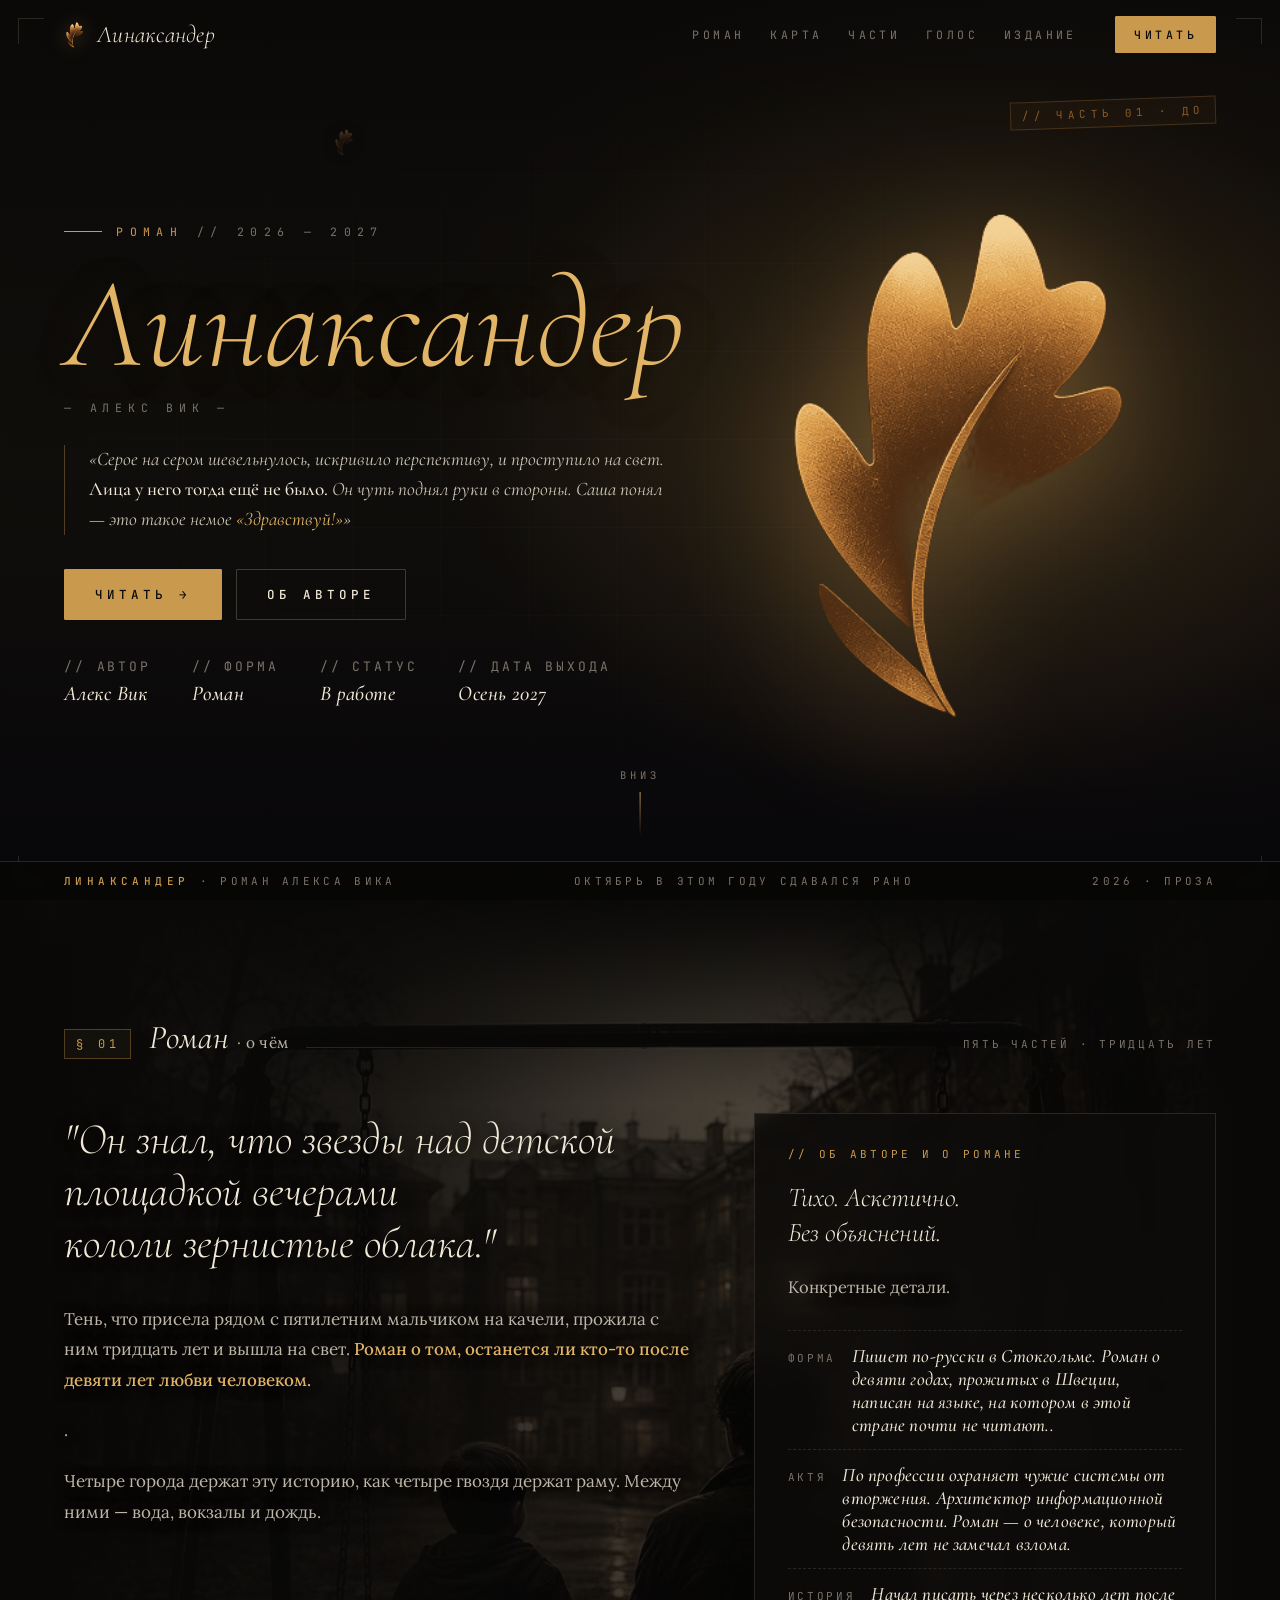
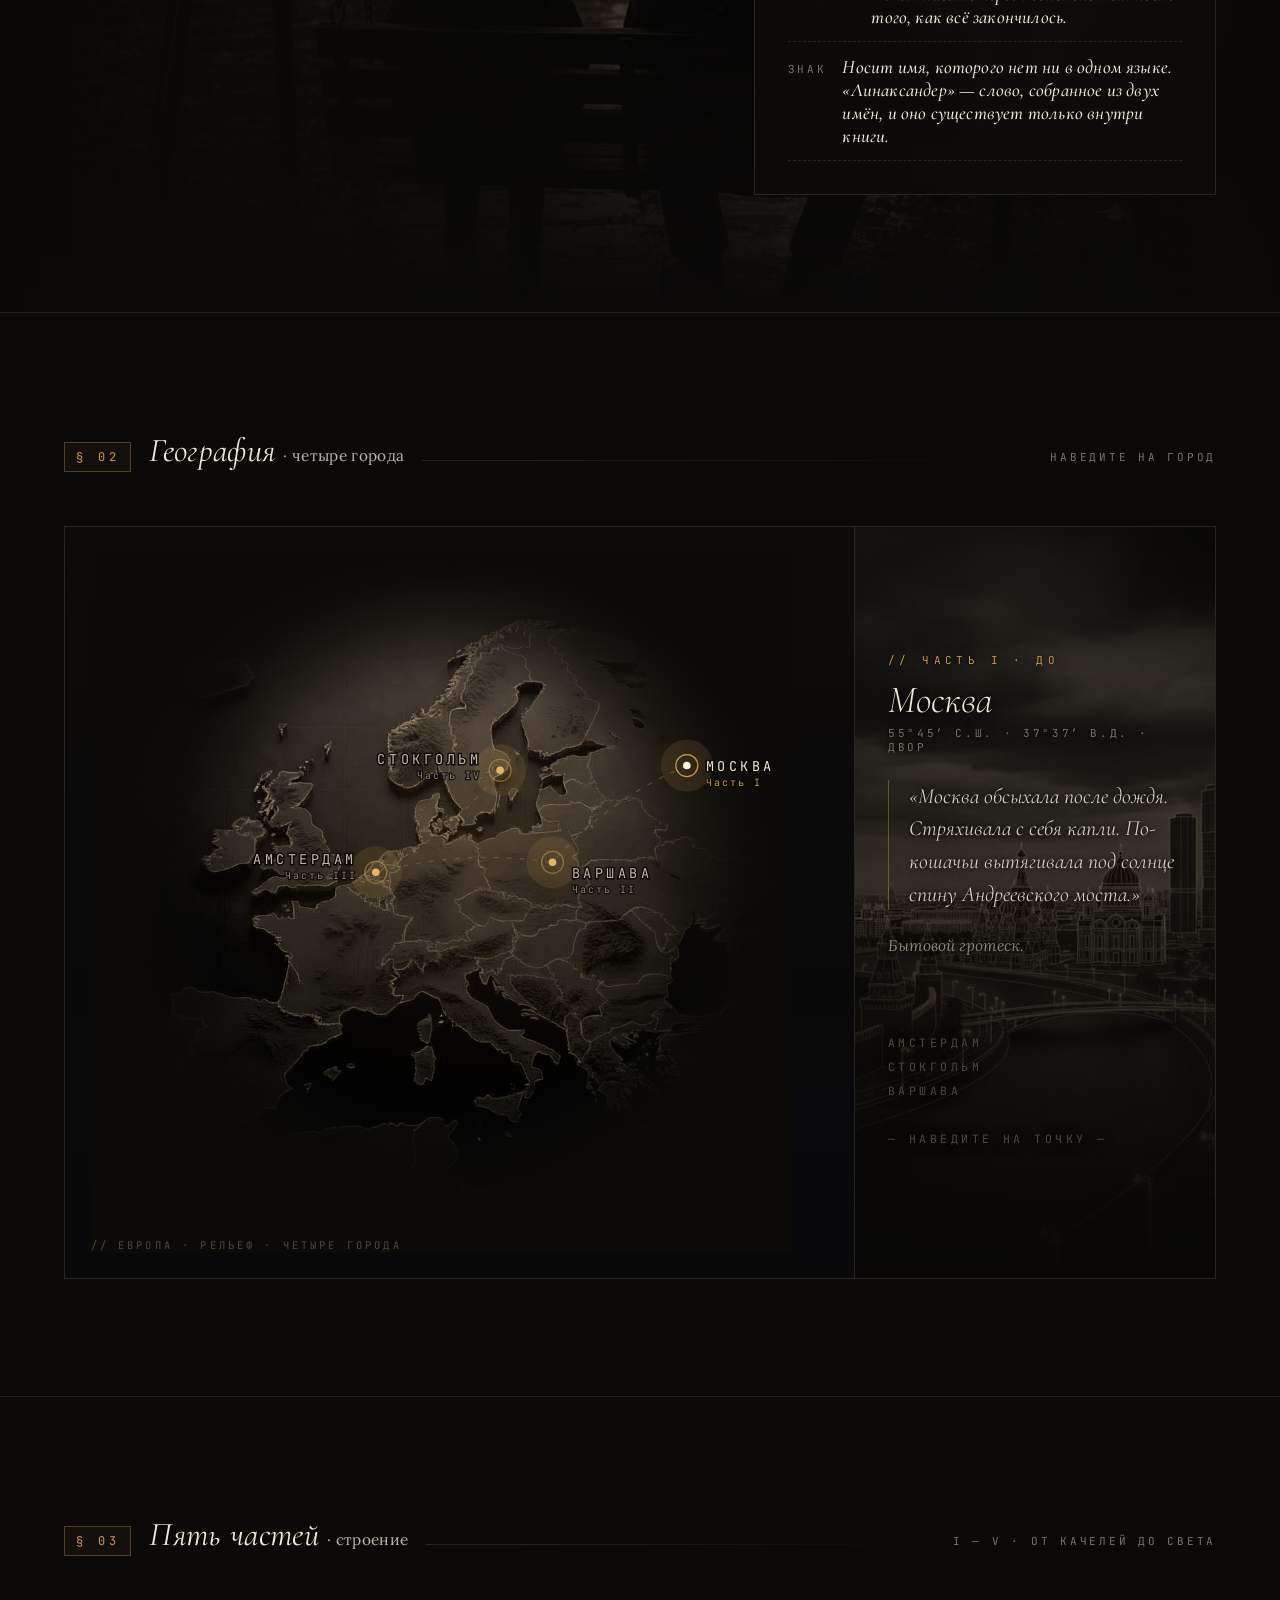
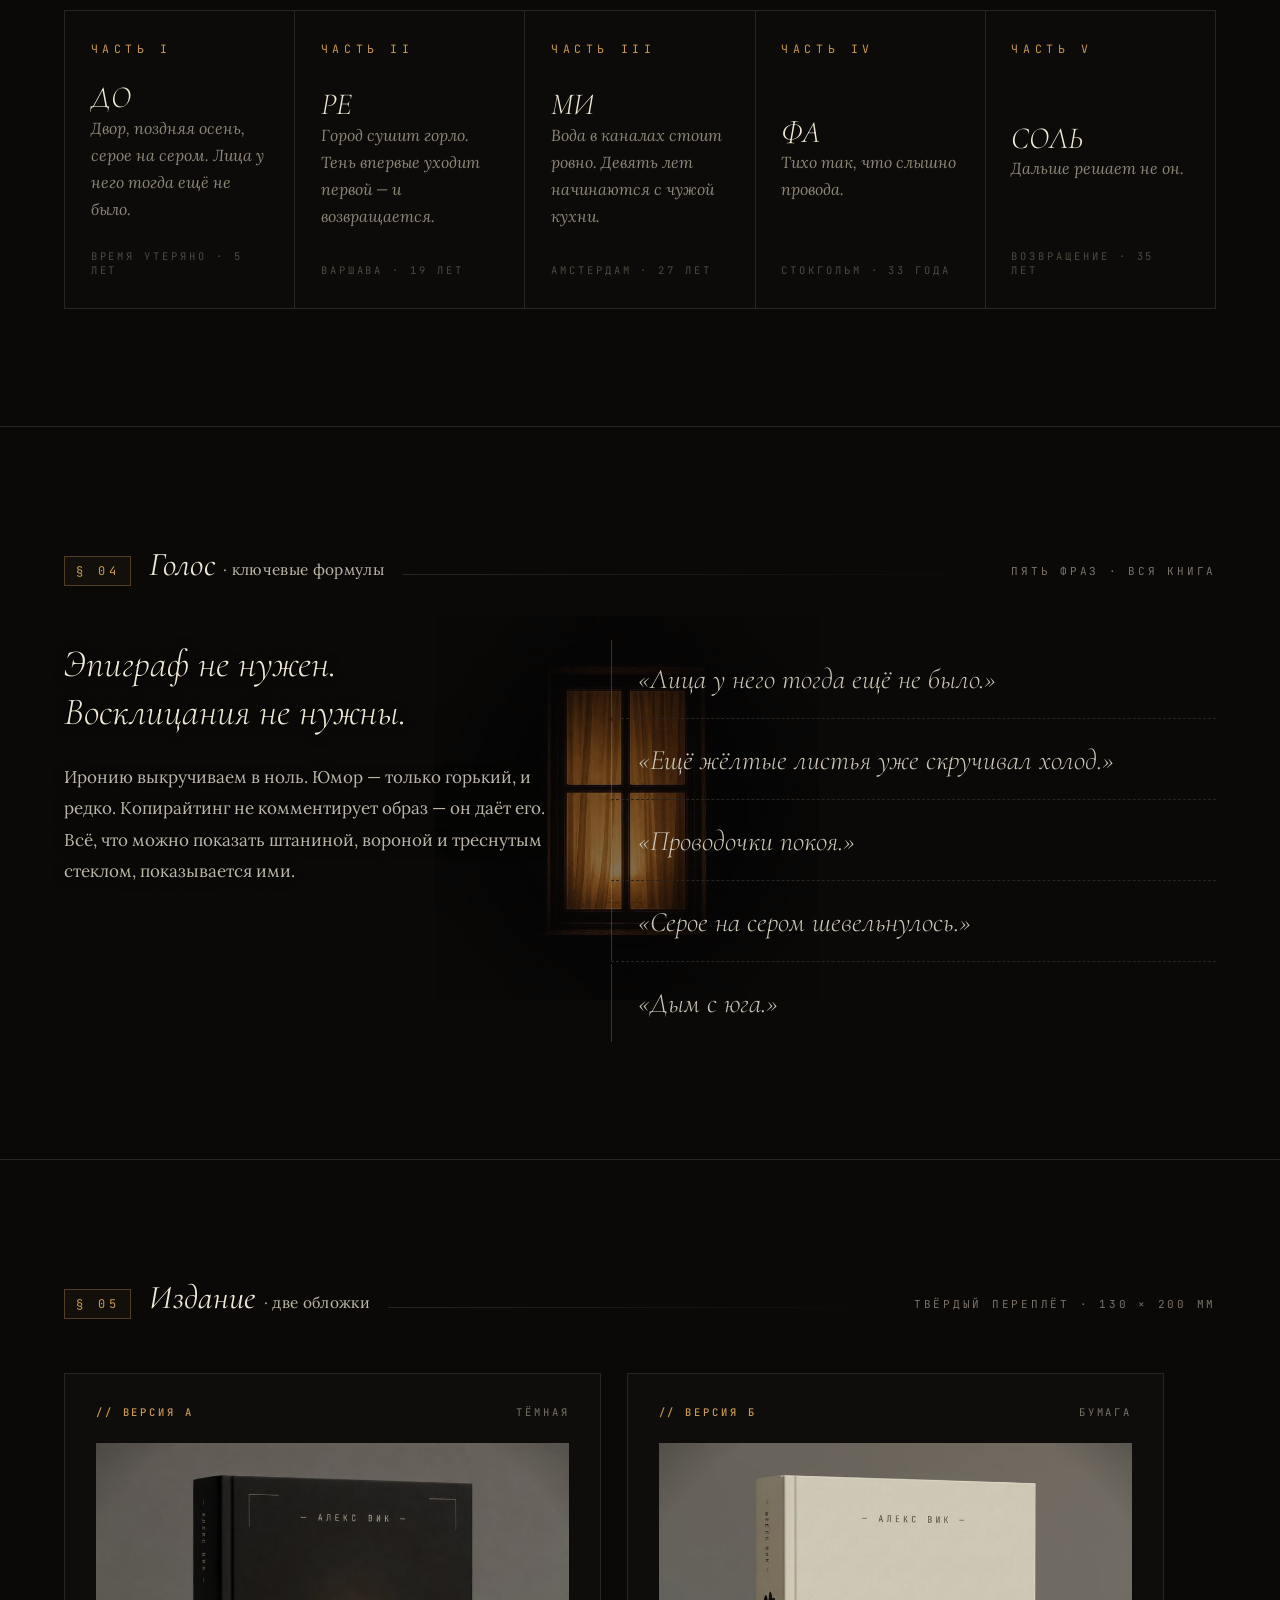
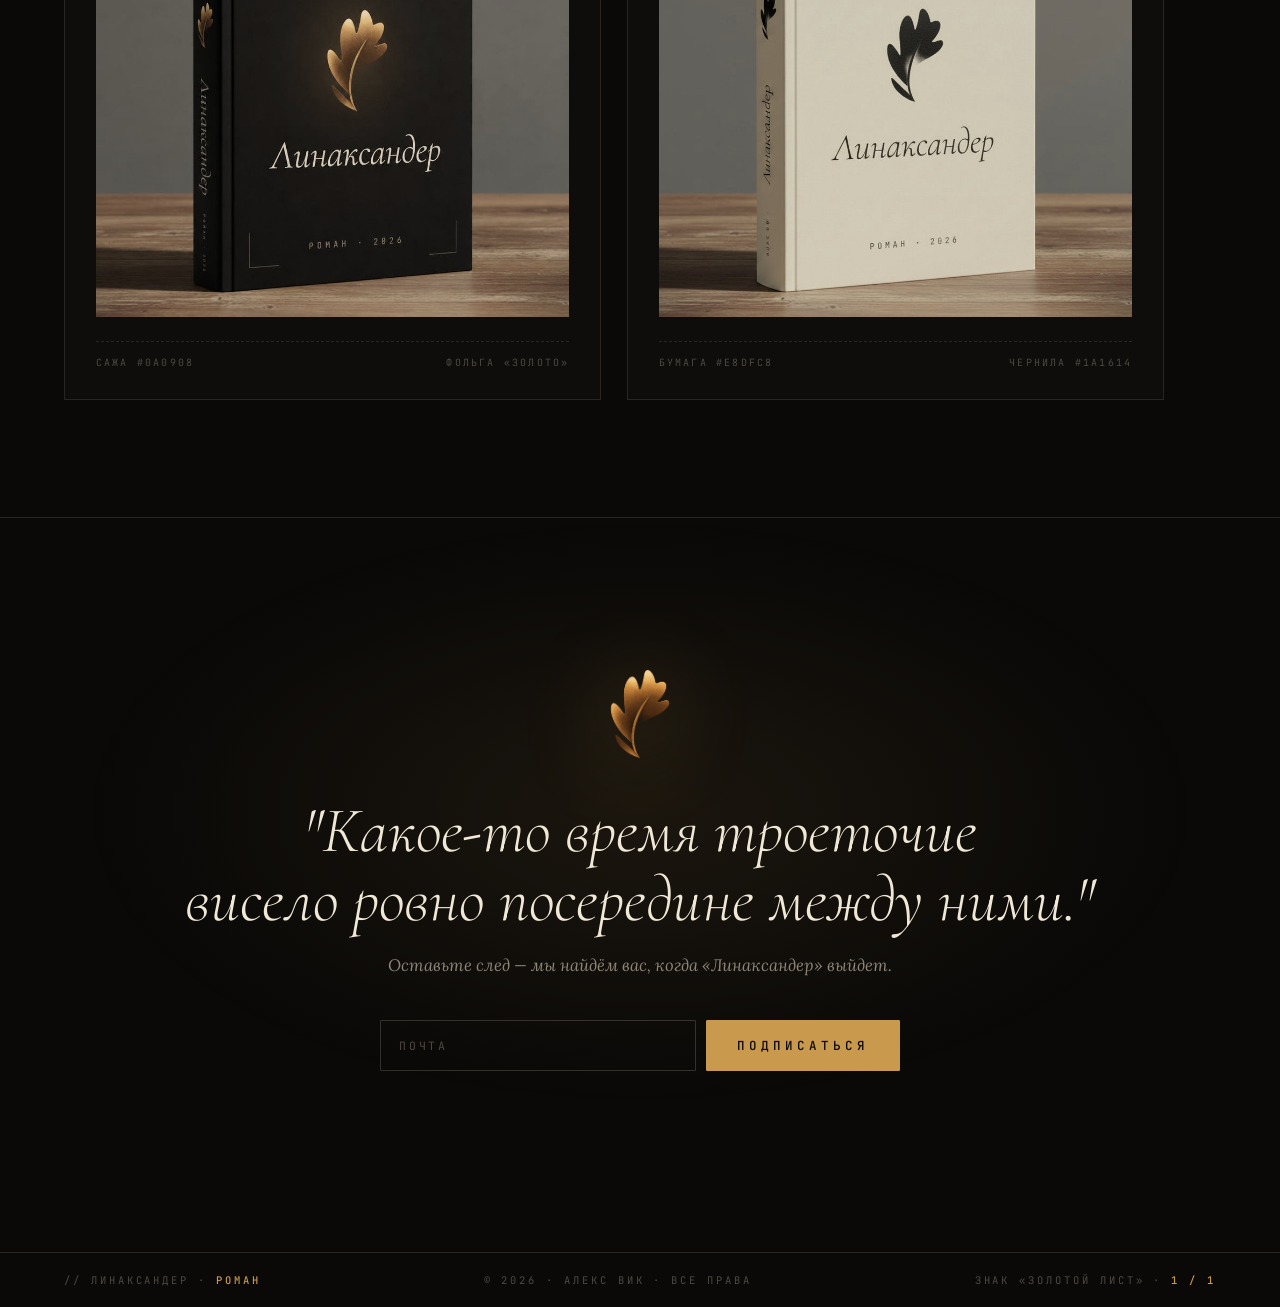
==== commit 31b2262c: "Add files via upload" ====
--- a/index.html
+++ b/index.html
@@ -8,8 +8,8 @@
 <link rel="preconnect" href="https://fonts.googleapis.com">
 <link rel="preconnect" href="https://fonts.gstatic.com" crossorigin>
 <link href="https://fonts.googleapis.com/css2?family=Cormorant+Garamond:ital,wght@0,300;0,400;0,500;0,600;1,300;1,400;1,500;1,600&amp;family=JetBrains+Mono:wght@300;400;500&amp;family=Lora:ital,wght@0,400;0,500;0,600;1,400;1,500&amp;display=swap" rel="stylesheet">
-<link rel="stylesheet" href="styles.css">
-<script defer src="app.js"></script>
+<link rel="stylesheet" href="styles.css?v=202608091255">
+<script defer src="app.js?v=202608091255"></script>
 </head>
 <body>
 <canvas id="rain" aria-hidden="true"></canvas>
@@ -29,7 +29,7 @@
     <a href="#golos">Голос</a>
     <a href="#izdanie">Издание</a>
   </nav>
-  <a class="nav-cta" href="#finale">Читать</a>
+  <a class="nav-cta" href="read.html">Читать</a>
 </div>
 
 <div class="lx-main" id="top">
@@ -56,7 +56,7 @@
       Саша понял — это такое немое <em>«Здравствуй!»</em>»
     </blockquote>
     <div class="cta-row">
-      <a class="btn btn-gold" href="#finale">Читать →</a>
+      <a class="btn btn-gold" href="read.html">Читать →</a>
       <a class="btn btn-ghost" href="#roman">Об авторе</a>
     </div>
     <div class="hero-meta">
@@ -134,16 +134,13 @@
     <aside class="map-panel" id="mapPanel">
       <div class="mp-bg" id="mpBg"></div>
       <div class="mp-veil"></div>
-      <div class="mp-idle">
-        Москва<br>Амстердам<br>Стокгольм<br>Варшава<br><br>
-        — наведите на точку —
-      </div>
       <div class="mp-body">
         <div class="mp-act" id="mpAct"></div>
         <div class="mp-city" id="mpCity"></div>
         <div class="mp-geo" id="mpGeo"></div>
         <blockquote class="mp-quote" id="mpQuote"></blockquote>
         <div class="mp-note" id="mpNote"></div>
+        <div class="mp-hint" id="mpHint"></div>
       </div>
     </aside>
   </div>
--- a/styles.css
+++ b/styles.css
@@ -375,10 +375,17 @@
 .map-panel.has-photo .mp-body{text-shadow:0 1px 14px rgba(6,5,4,.95), 0 0 3px rgba(6,5,4,.8)}
 .map-panel.has-photo .mp-bg{opacity:1;transform:none}
 .map-panel.has-photo .mp-veil{opacity:1}
-.mp-idle,.mp-body{position:relative;z-index:1}
-.mp-idle{font-family:var(--mono);font-size:11.5px;letter-spacing:.3em;color:#4e4840;text-transform:uppercase;line-height:2.1}
+.mp-hint,.mp-body{position:relative;z-index:1}
+/* список остальных городов — под текстом, с большим отступом,
+   проявляется медленно после загрузки */
+.mp-hint{
+  margin-top:clamp(54px,8vh,96px);
+  font-family:var(--mono);font-size:11.5px;letter-spacing:.3em;color:#4e4840;
+  text-transform:uppercase;line-height:2.1;
+  opacity:0;transition:opacity 1.8s ease;
+}
+.mp-hint.in{opacity:1}
 .mp-body{display:none}
-.map-panel.on .mp-idle{display:none}
 .map-panel.on .mp-body{display:block;animation:rise .55s cubic-bezier(.22,1,.36,1)}
 @keyframes rise{from{opacity:0;transform:translateY(14px)}to{opacity:1;transform:none}}
 .mp-act{font-family:var(--mono);font-size:11px;letter-spacing:.4em;color:var(--leaf);text-transform:uppercase;margin-bottom:14px}
@@ -455,6 +462,49 @@
 .cover-photo.paper{background-image:var(--cover-paper)}
 .ed:hover .cover-photo{transform:scale(1.03);filter:brightness(1.06) contrast(1.04) saturate(.8) sepia(.06)}
 .ed .spec{margin-top:24px;display:flex;justify-content:space-between;gap:12px;font-family:var(--mono);font-size:10px;letter-spacing:.22em;color:#4e4840;text-transform:uppercase;border-top:1px dashed var(--line);padding-top:14px}
+
+
+/* ---------- страница отрывка ---------- */
+.read{padding:clamp(120px,16vh,190px) var(--gutter) clamp(60px,8vh,100px);position:relative}
+.read-head{max-width:40rem;margin:0 auto clamp(40px,6vh,70px)}
+.read-pre{
+  font-family:var(--mono);font-size:11px;letter-spacing:.5em;color:var(--leaf);
+  text-transform:uppercase;margin-bottom:22px;display:flex;align-items:center;gap:14px;
+}
+.read-pre::before{content:"";display:inline-block;width:38px;height:1px;background:var(--leaf)}
+.read h1{
+  font-family:var(--serif);font-style:italic;font-weight:300;
+  font-size:clamp(40px,6vw,86px);line-height:.95;color:var(--leaf-2);letter-spacing:.004em;
+}
+.read-note{
+  font-family:var(--mono);font-size:10.5px;letter-spacing:.3em;color:var(--fog);
+  text-transform:uppercase;margin-top:20px;
+}
+/* сам текст: колонка под чтение, абзацы с красной строки */
+.prose{
+  max-width:40rem;margin:0 auto;
+  font-family:var(--prose);font-size:clamp(18px,1.45vw,21px);line-height:1.85;color:#cdc6b8;
+}
+.prose p{text-indent:1.8em;margin-bottom:.15em}
+.prose > p:first-child{text-indent:0}
+/* буквица — только у самого первого абзаца, не у строк переписки */
+.prose > p:first-child::first-letter{
+  font-family:var(--serif);font-style:italic;font-size:3.4em;line-height:.8;
+  float:left;padding:.06em .12em 0 0;color:var(--leaf-2);
+}
+/* переписка: строки идут как в рукописи — с отступом, но без красной строки */
+.prose .msgs{margin:1.4em 0;display:flex;flex-direction:column;gap:.35em}
+.prose .msgs p{text-indent:0;padding-left:1.8em;margin:0;color:#d6cfc0}
+.read-end{
+  max-width:40rem;margin:clamp(50px,7vh,80px) auto 0;display:flex;align-items:center;gap:18px;
+  font-family:var(--mono);font-size:10.5px;letter-spacing:.3em;color:#4e4840;text-transform:uppercase;
+}
+.read-end::before,.read-end::after{content:"";flex:1;height:1px;background:var(--line)}
+.read-back{
+  font-family:var(--mono);font-size:11.5px;letter-spacing:.3em;text-transform:uppercase;
+  color:var(--fog);text-decoration:none;transition:color .35s ease;margin-left:auto;
+}
+.read-back:hover{color:var(--paper-hi)}
 
 /* ---------- финал ---------- */
 .finale{
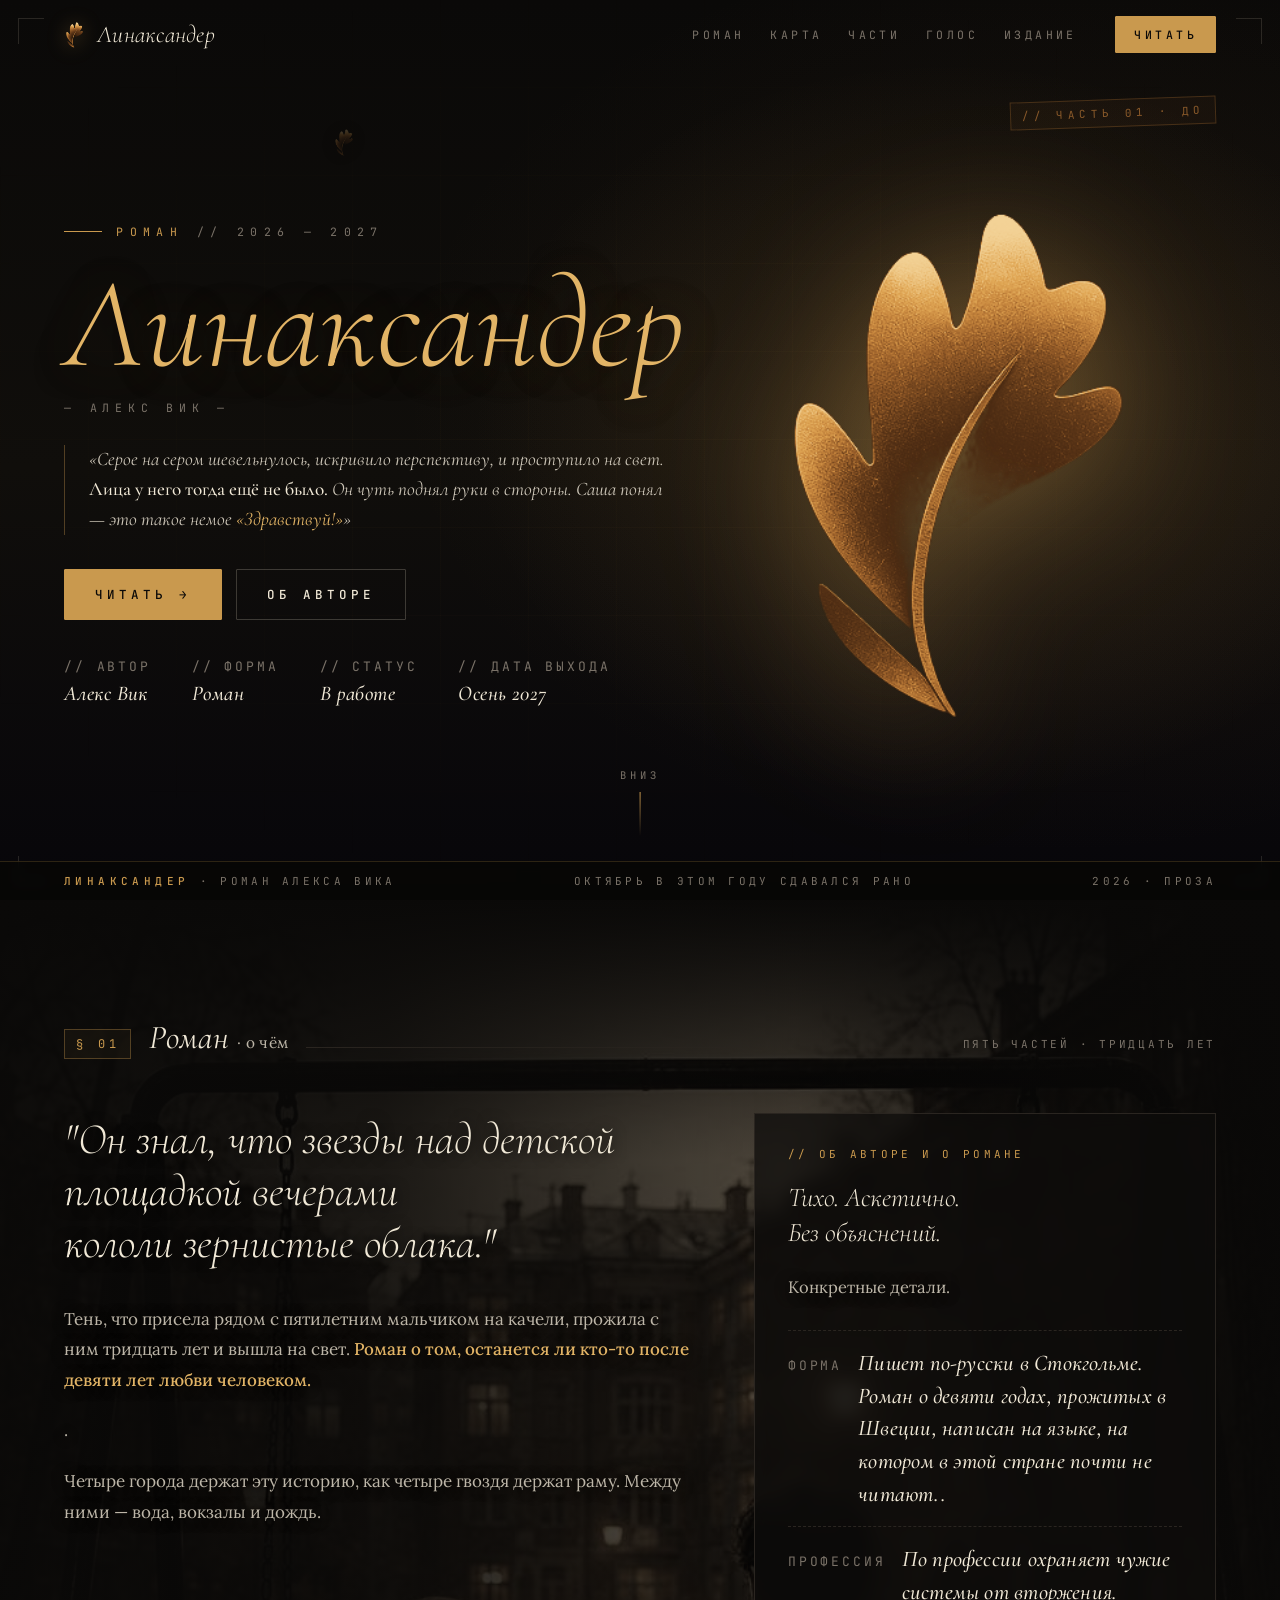
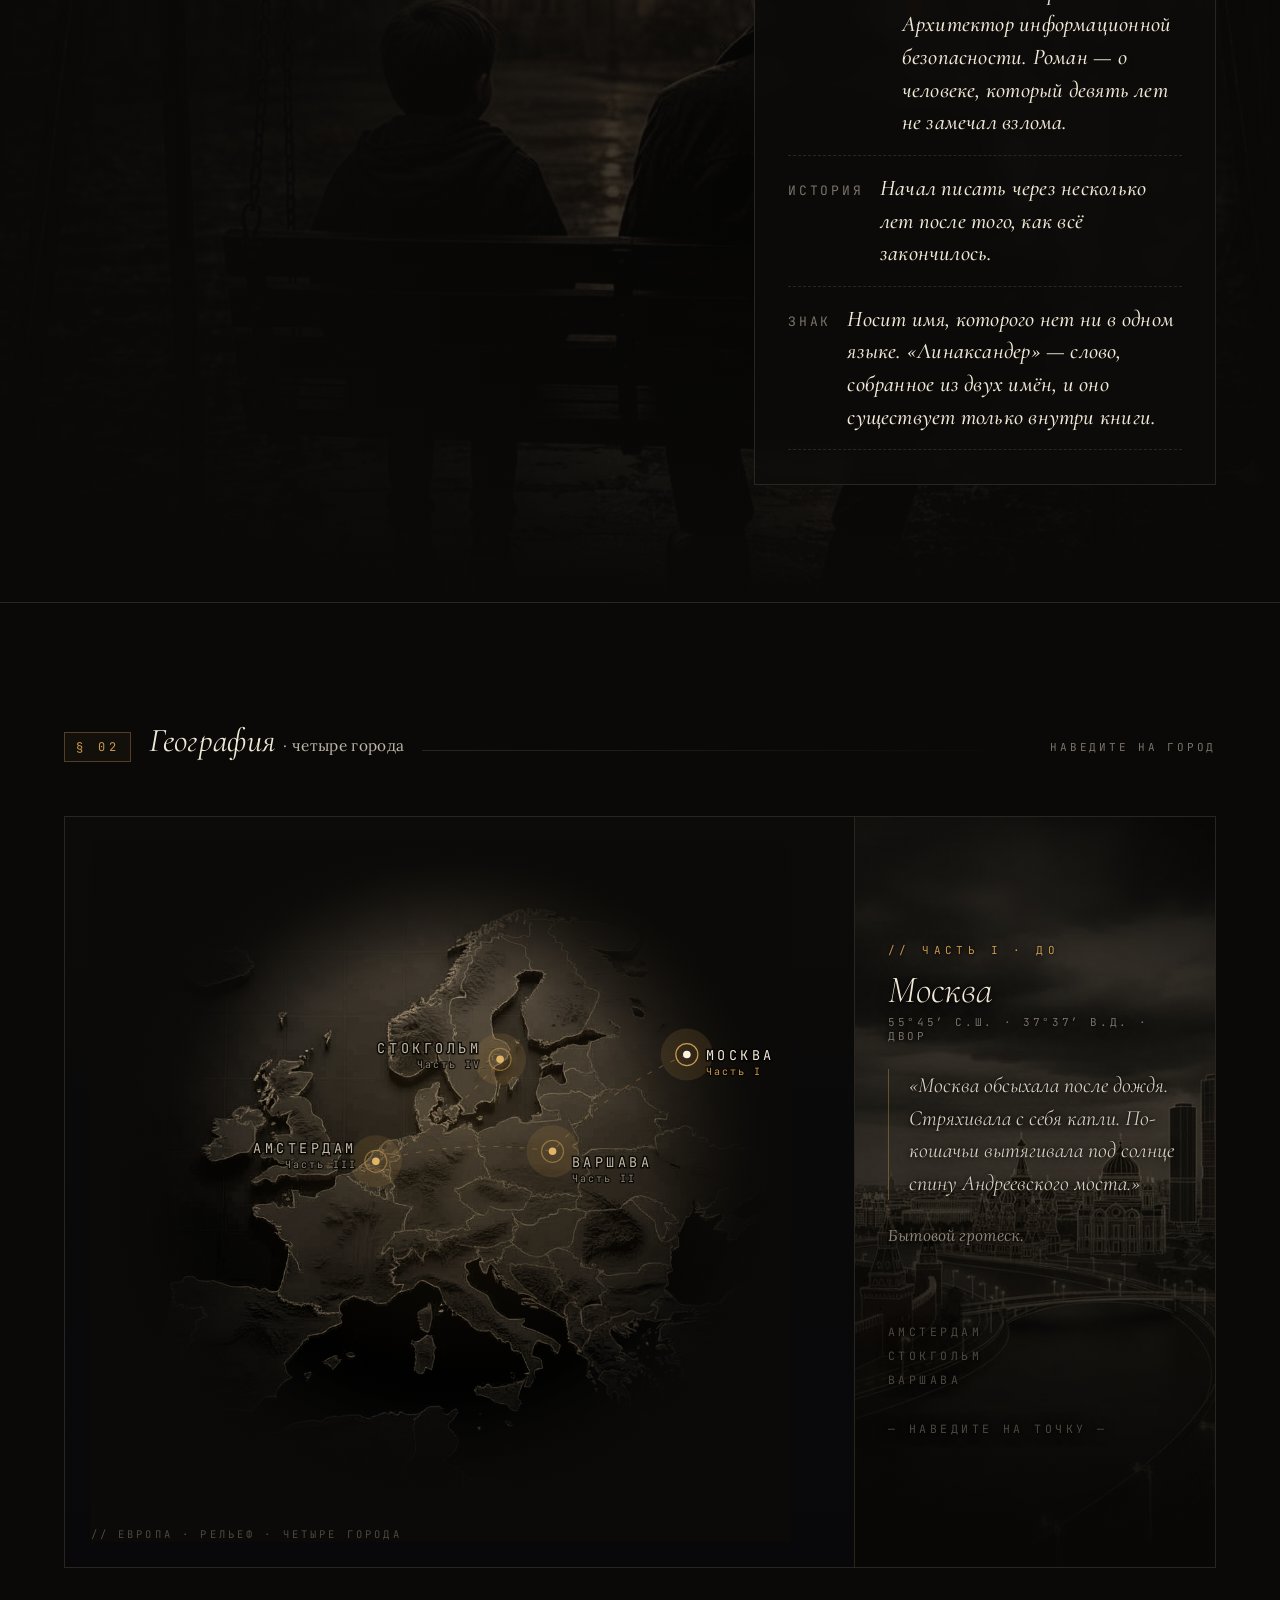
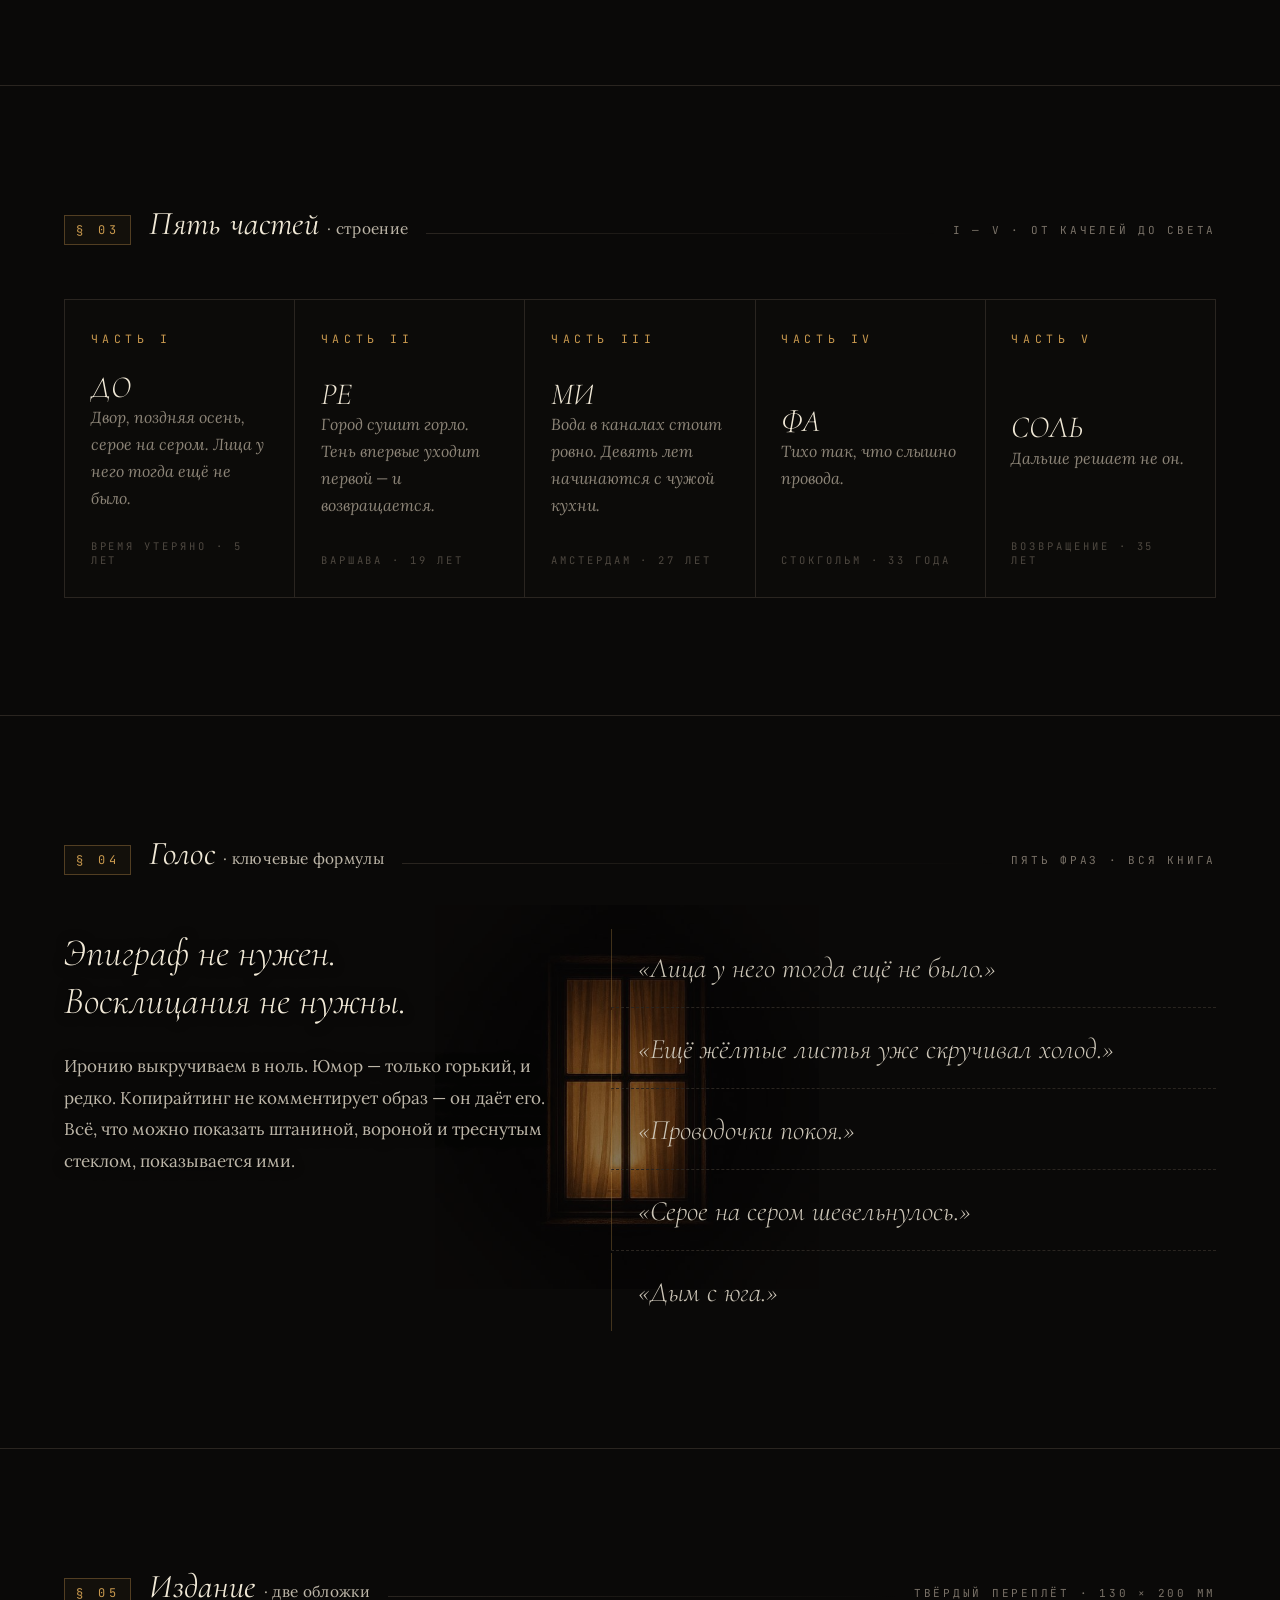
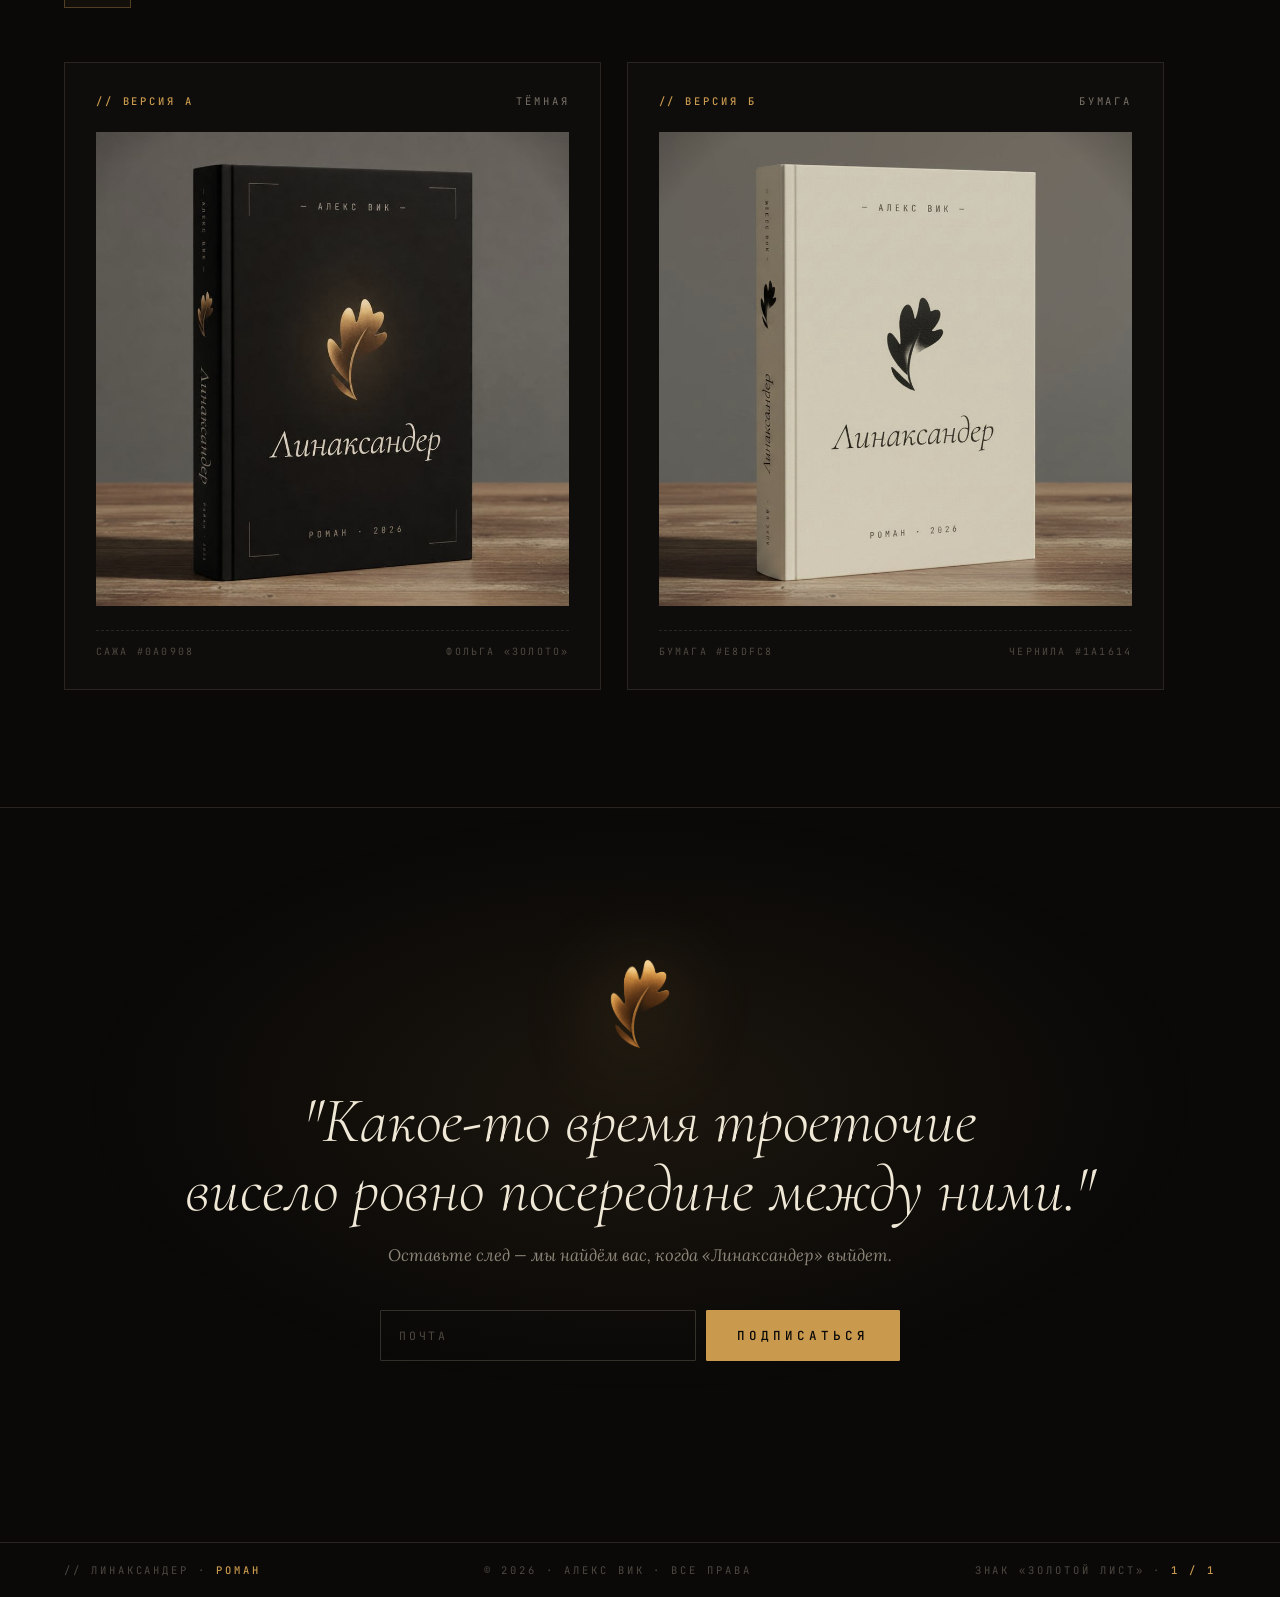
==== commit d1276f43: "Add files via upload" ====
--- a/index.html
+++ b/index.html
@@ -8,8 +8,8 @@
 <link rel="preconnect" href="https://fonts.googleapis.com">
 <link rel="preconnect" href="https://fonts.gstatic.com" crossorigin>
 <link href="https://fonts.googleapis.com/css2?family=Cormorant+Garamond:ital,wght@0,300;0,400;0,500;0,600;1,300;1,400;1,500;1,600&amp;family=JetBrains+Mono:wght@300;400;500&amp;family=Lora:ital,wght@0,400;0,500;0,600;1,400;1,500&amp;display=swap" rel="stylesheet">
-<link rel="stylesheet" href="styles.css?v=202608091255">
-<script defer src="app.js?v=202608091255"></script>
+<link rel="stylesheet" href="styles.css?v=202608151055">
+<script defer src="app.js?v=202608151055"></script>
 </head>
 <body>
 <canvas id="rain" aria-hidden="true"></canvas>
@@ -103,7 +103,7 @@
       <p>Конкретные детали.</p>
       <ul class="facts">
         <li>Форма <b>Пишет по-русски в Стокгольме. Роман о девяти годах, прожитых в Швеции, написан на языке, на котором в этой стране почти не читают..</b></li>
-        <li>Актя <b>По профессии охраняет чужие системы от вторжения. Архитектор информационной безопасности. Роман — о человеке, который девять лет не замечал взлома.</b></li>
+        <li>Профессия <b>По профессии охраняет чужие системы от вторжения. Архитектор информационной безопасности. Роман — о человеке, который девять лет не замечал взлома.</b></li>
         <li>История <b>Начал писать через несколько лет после того, как всё закончилось.</b></li>
         <li>Знак <b>Носит имя, которого нет ни в одном языке. «Линаксандер» — слово, собранное из двух имён, и оно существует только внутри книги.</b></li>
       </ul>
--- a/styles.css
+++ b/styles.css
@@ -286,10 +286,10 @@
 .facts{list-style:none;margin-top:28px;border-top:1px dashed var(--line)}
 .facts li{
   display:flex;justify-content:space-between;gap:16px;align-items:baseline;
-  padding:13px 0;border-bottom:1px dashed var(--line);
-  font-family:var(--mono);font-size:11px;letter-spacing:.24em;color:var(--fog);text-transform:uppercase;
-}
-.facts li b{font-family:var(--serif);font-style:italic;font-size:19px;color:var(--paper-hi);font-weight:500;letter-spacing:.01em;text-transform:none}
+  padding:16px 0;border-bottom:1px dashed var(--line);
+  font-family:var(--mono);font-size:13px;letter-spacing:.22em;color:var(--fog);text-transform:uppercase;
+}
+.facts li b{font-family:var(--serif);font-style:italic;font-size:22.5px;line-height:1.45;color:var(--paper-hi);font-weight:500;letter-spacing:.01em;text-transform:none}
 
 /* ---------- §02 карта ---------- */
 .map-wrap{
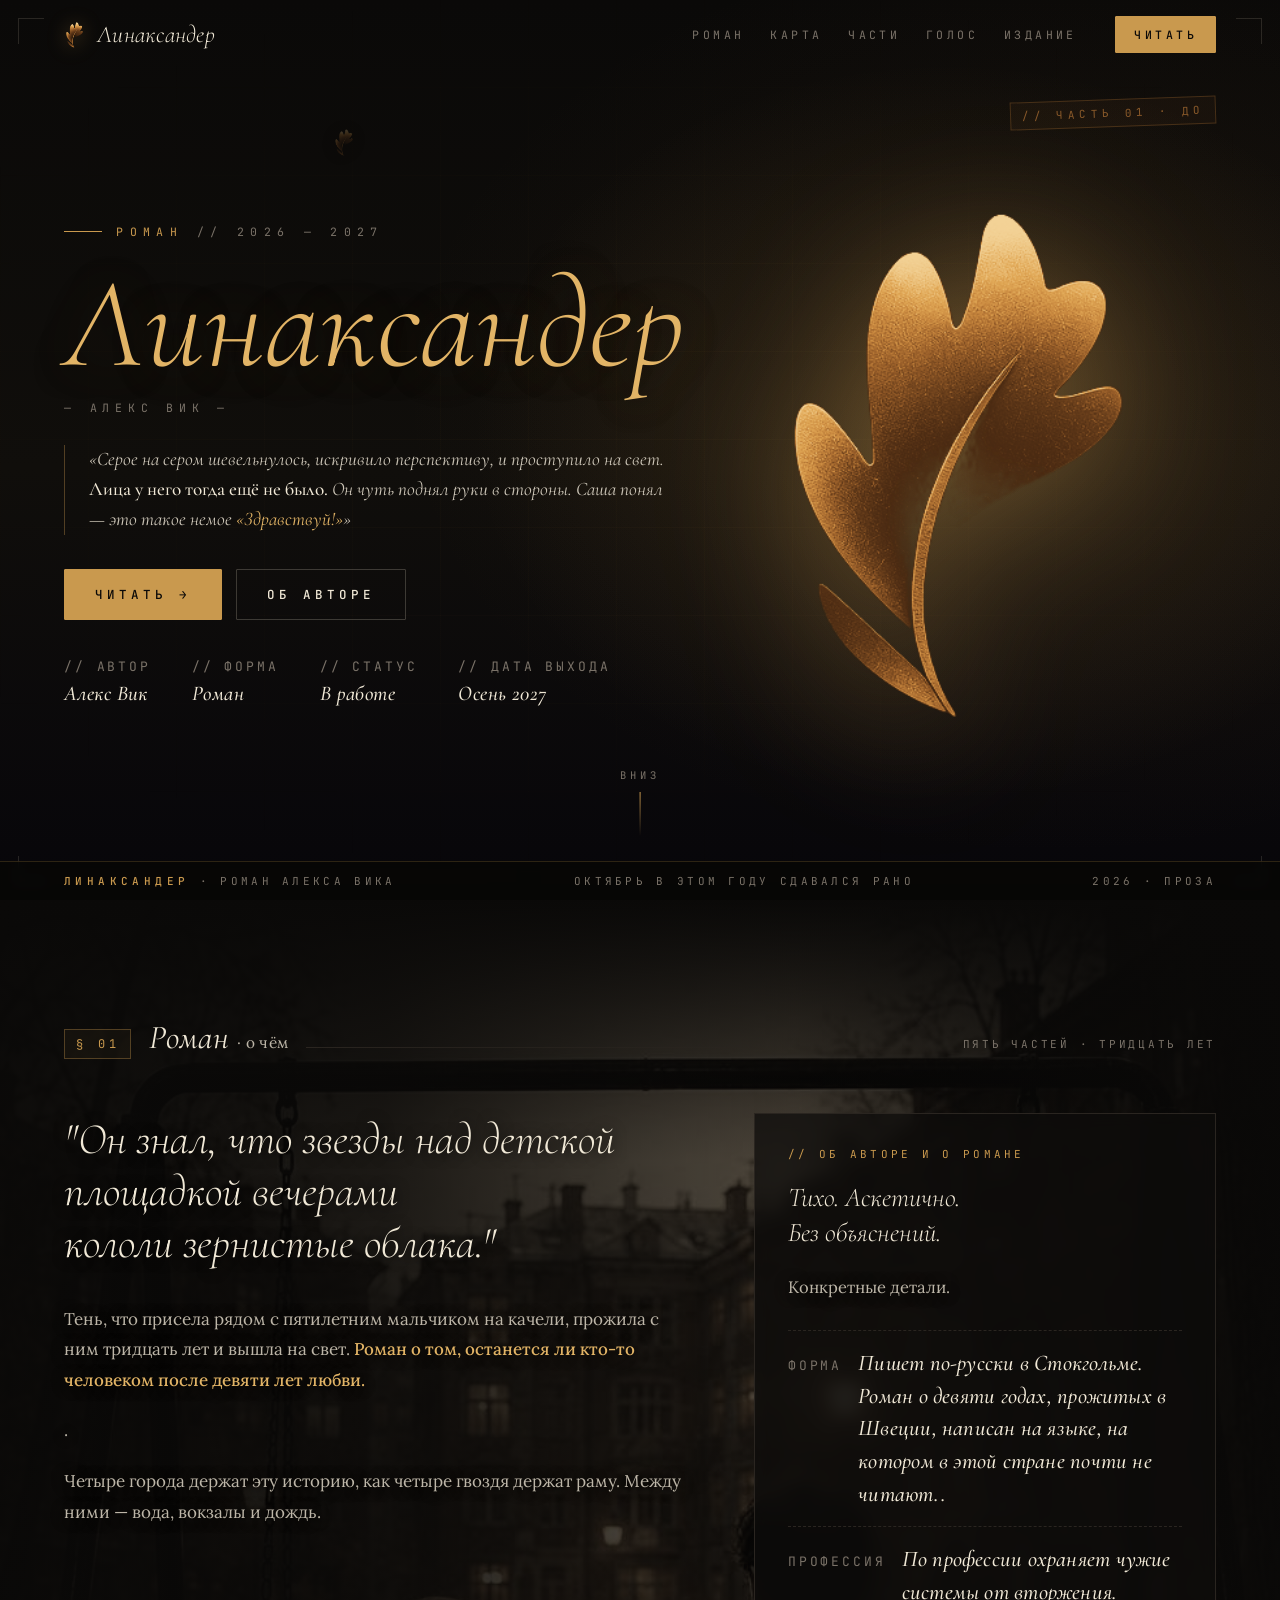
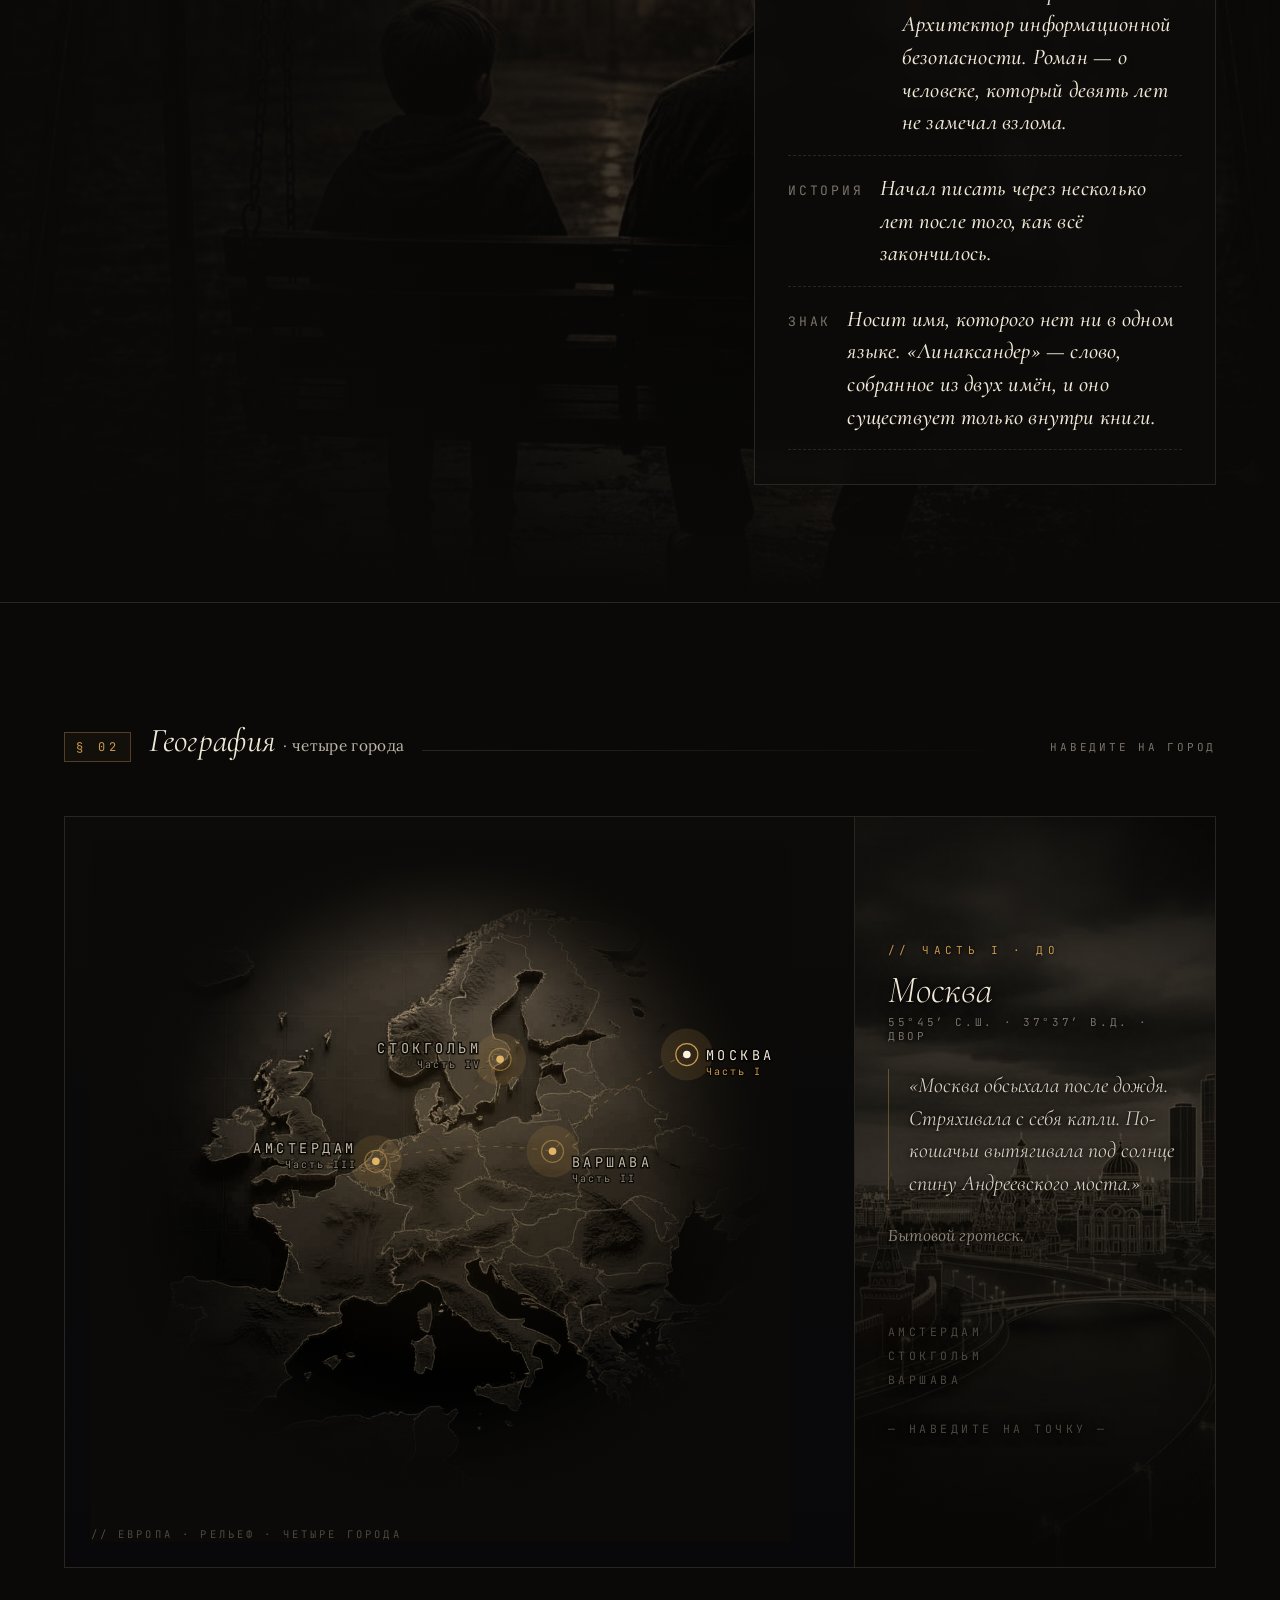
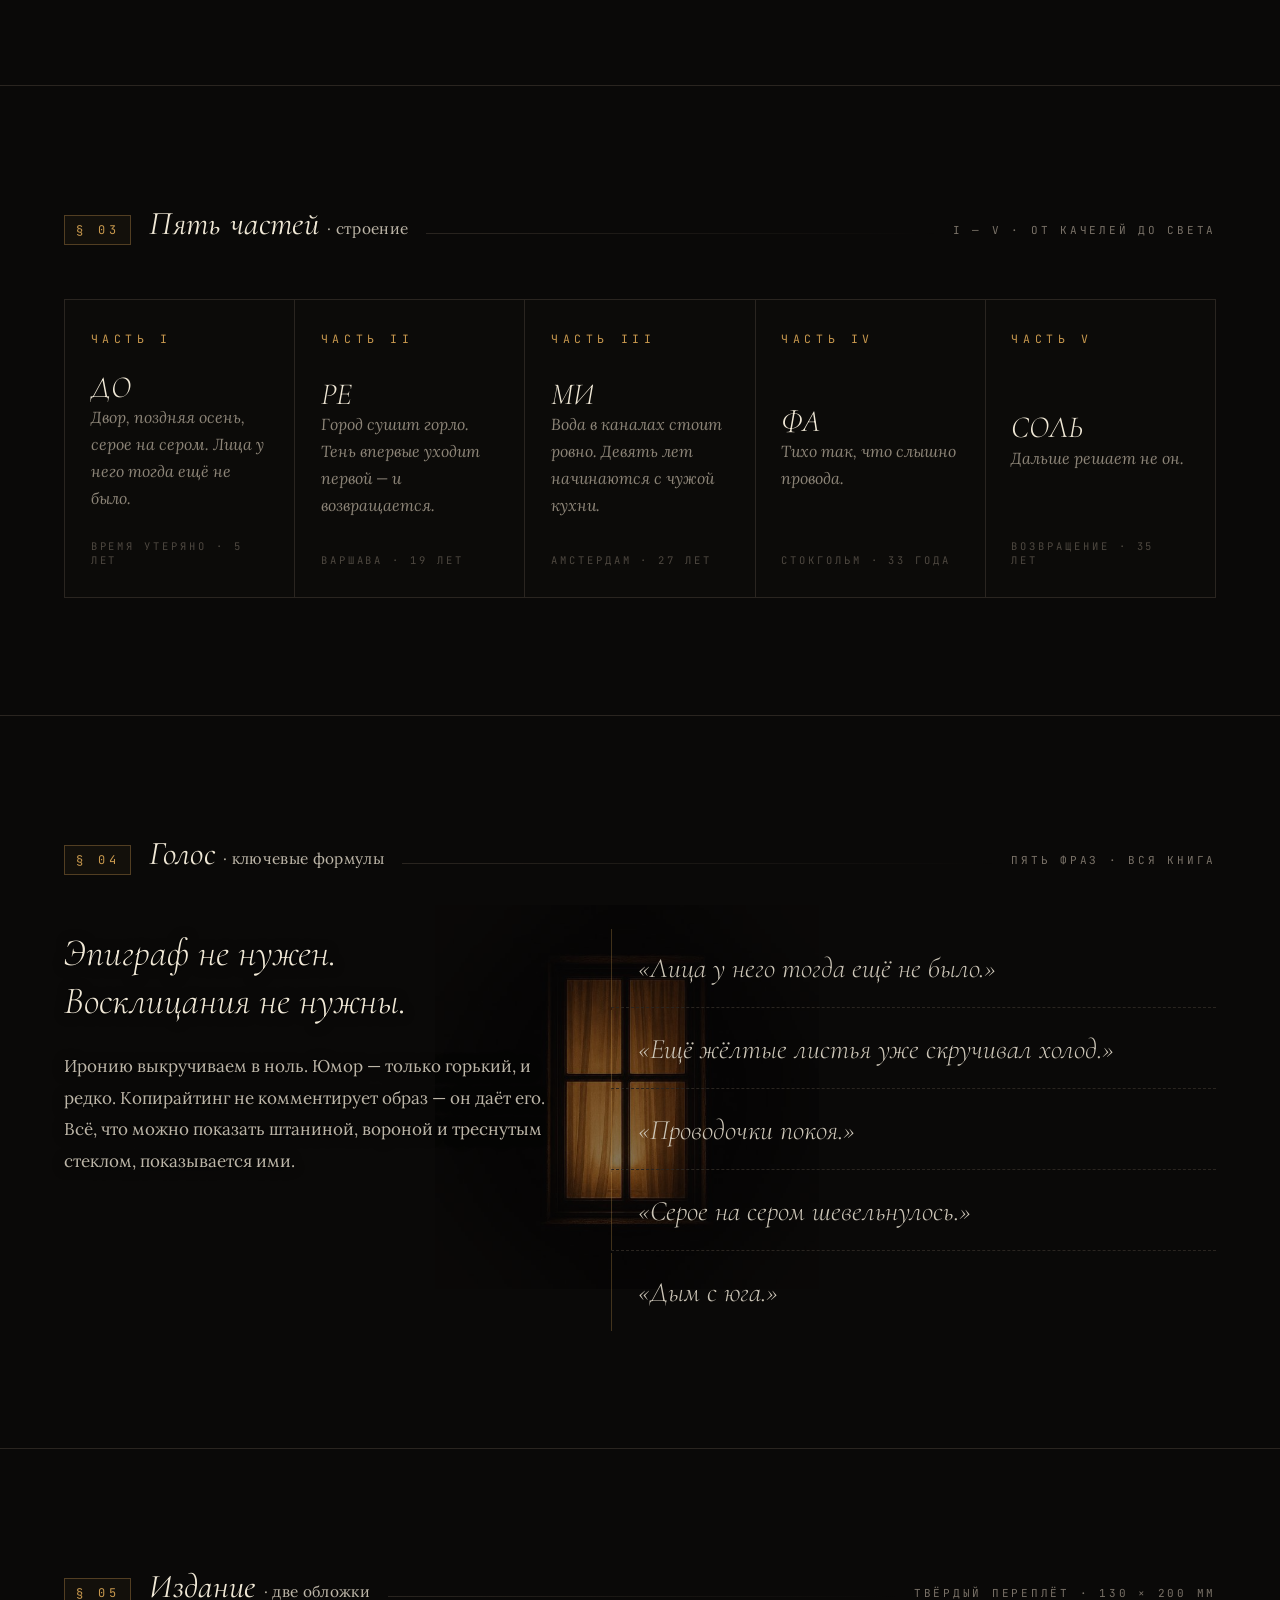
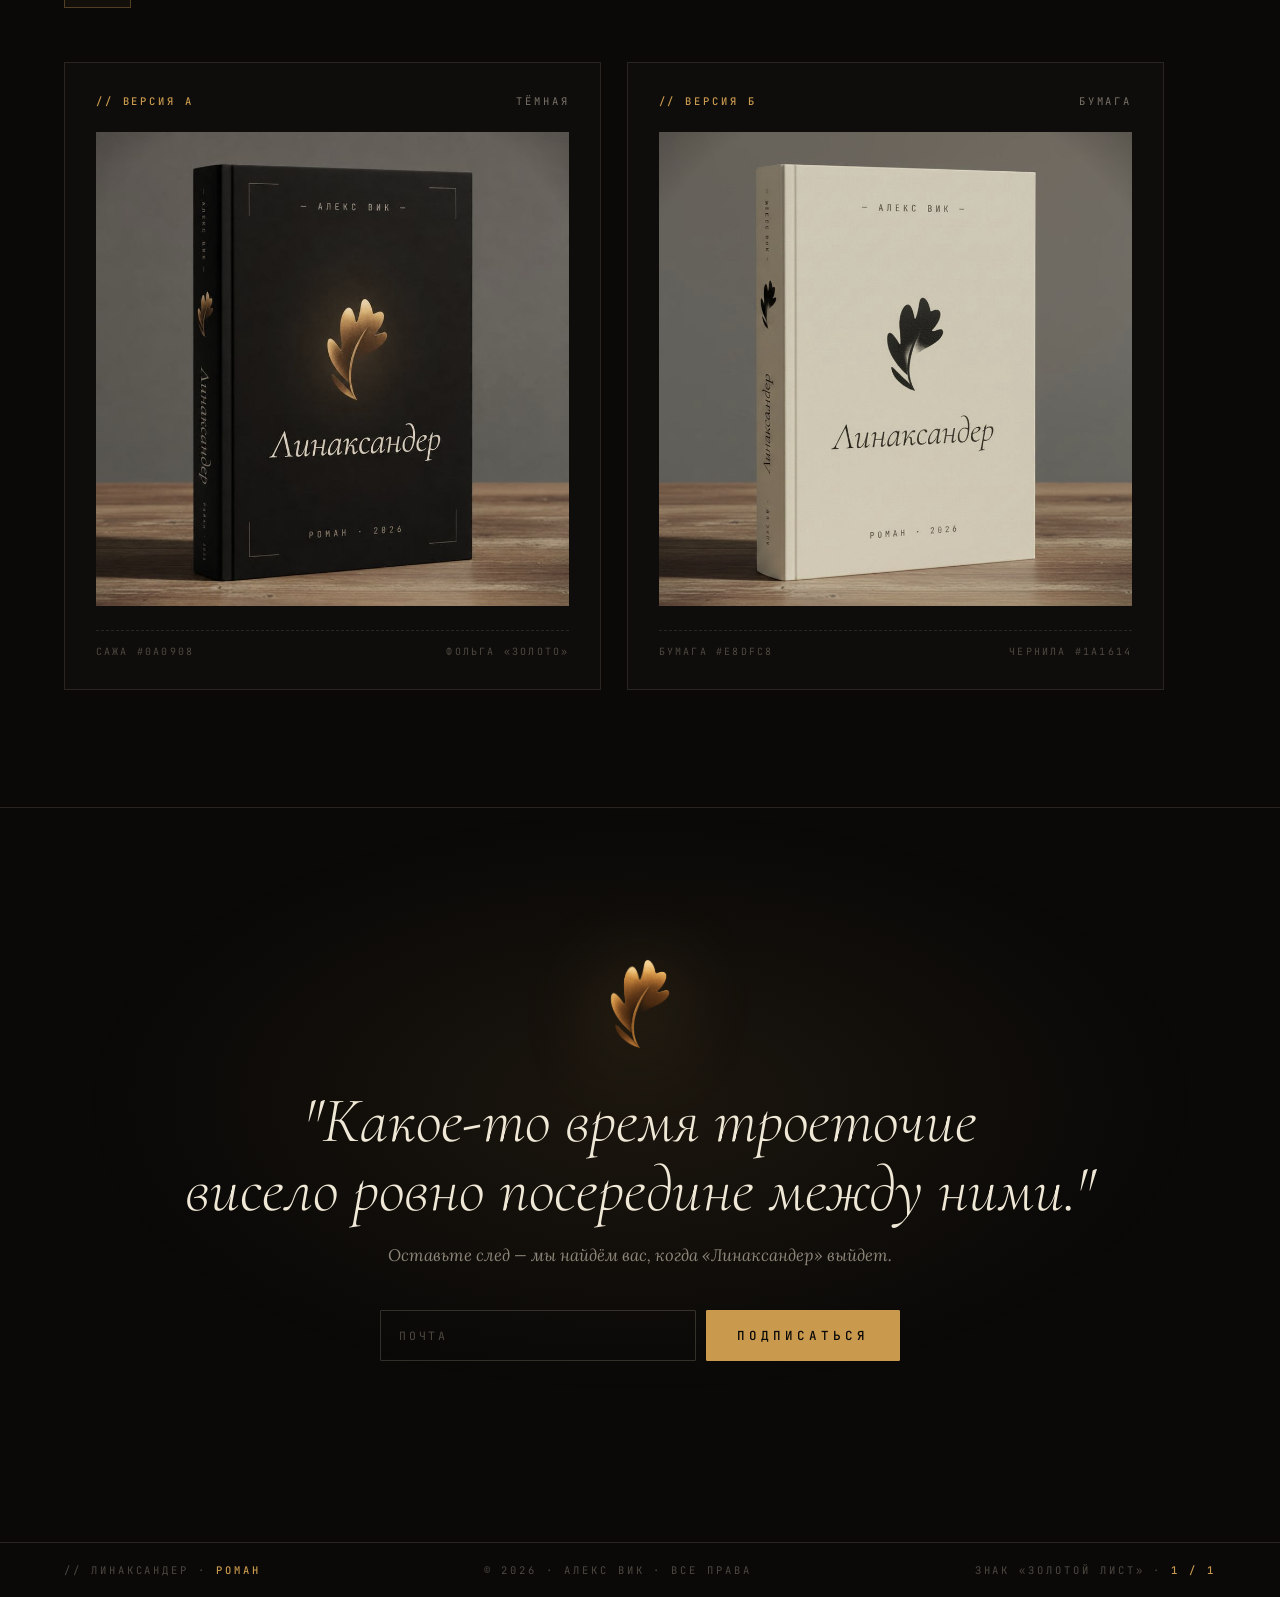
==== commit 98df05af: "Add files via upload" ====
--- a/index.html
+++ b/index.html
@@ -5,11 +5,14 @@
 <meta name="viewport" content="width=device-width, initial-scale=1">
 <title>Линаксандер · Роман Алекса Вика</title>
 <meta name="description" content="Линаксандер — роман Алекса Вика. Тень, что присела рядом с пятилетним мальчиком на качели, прожила с ним тридцать лет и вышла на свет.">
+<link rel="icon" href="favicon.ico" sizes="32x32">
+<link rel="icon" type="image/png" sizes="192x192" href="favicon-192.png">
+<link rel="apple-touch-icon" href="apple-touch-icon.png">
 <link rel="preconnect" href="https://fonts.googleapis.com">
 <link rel="preconnect" href="https://fonts.gstatic.com" crossorigin>
 <link href="https://fonts.googleapis.com/css2?family=Cormorant+Garamond:ital,wght@0,300;0,400;0,500;0,600;1,300;1,400;1,500;1,600&amp;family=JetBrains+Mono:wght@300;400;500&amp;family=Lora:ital,wght@0,400;0,500;0,600;1,400;1,500&amp;display=swap" rel="stylesheet">
-<link rel="stylesheet" href="styles.css?v=202608151055">
-<script defer src="app.js?v=202608151055"></script>
+<link rel="stylesheet" href="styles.css?v=202608151130">
+<script defer src="app.js?v=202608151130"></script>
 </head>
 <body>
 <canvas id="rain" aria-hidden="true"></canvas>
@@ -92,7 +95,7 @@
   <div class="about">
     <div class="reveal">
       <p class="lead">"Он знал, что звезды над детской площадкой вечерами<br>кололи зернистые облака."</p>
-      <p>Тень, что присела рядом с пятилетним мальчиком на качели, прожила с ним тридцать лет и вышла на свет. <strong>Роман о том, останется ли кто-то после девяти лет любви человеком.</strong></p>
+      <p>Тень, что присела рядом с пятилетним мальчиком на качели, прожила с ним тридцать лет и вышла на свет. <strong>Роман о том, останется ли кто-то человеком после девяти лет любви.</strong></p>
       <p>.</p>
       <p>Четыре города держат эту историю, как четыре гвоздя держат раму. Между ними — вода, вокзалы и дождь.</p>
     </div>
